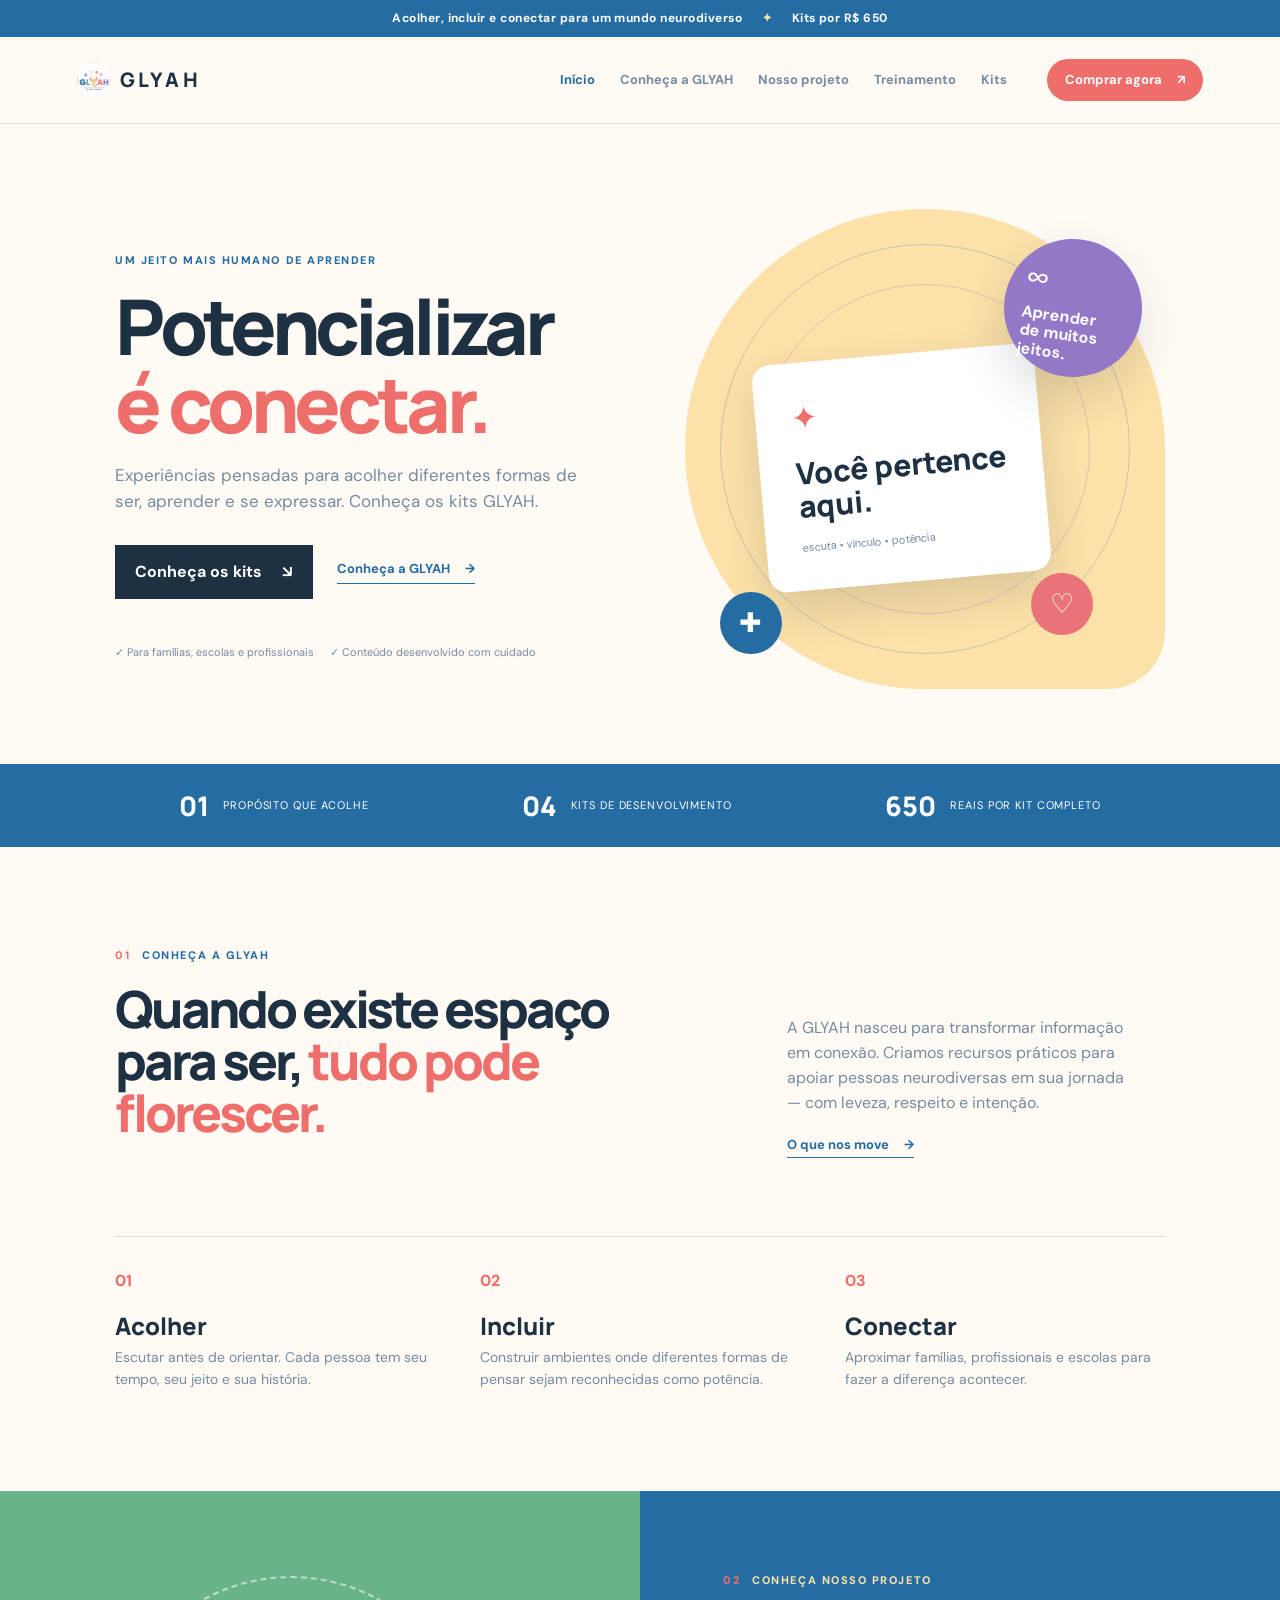
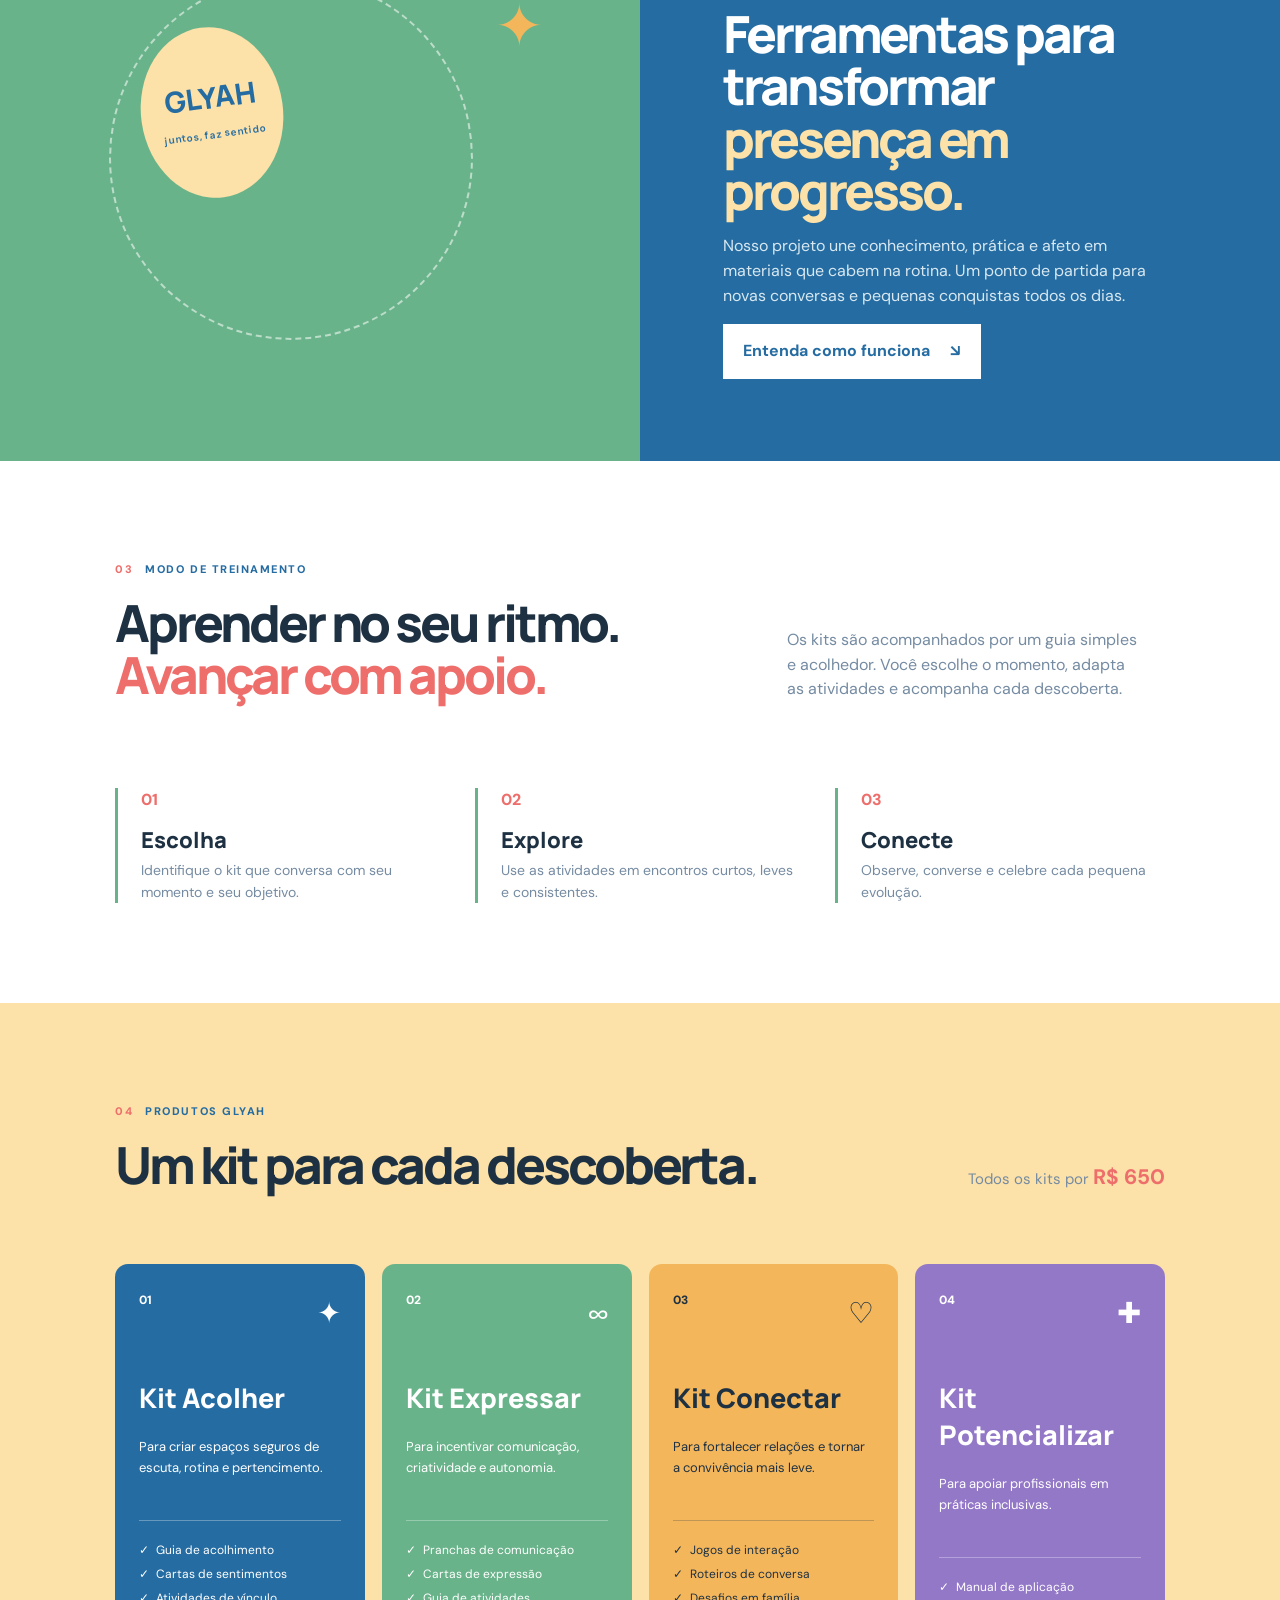
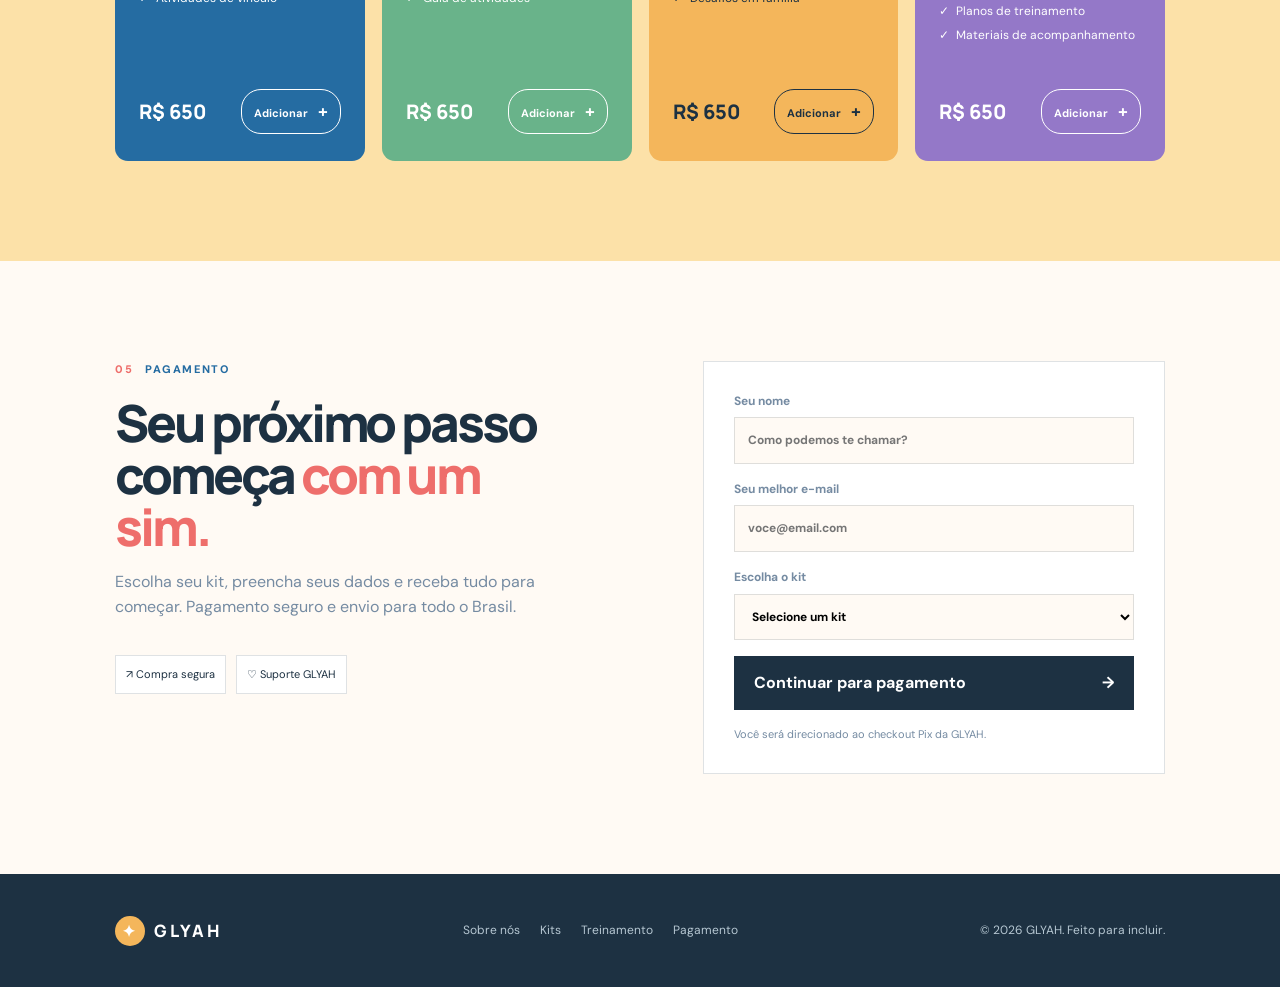
==== index.html @ 8154d6b3 "Publish GLYAH website" ====
<!DOCTYPE html>
<html lang="pt-BR">
<head>
  <meta charset="UTF-8">
  <meta name="viewport" content="width=device-width, initial-scale=1.0">
  <meta name="theme-color" content="#256CA2">
  <meta name="description" content="GLYAH — acolher, incluir e conectar para um mundo neurodiverso. Kits de desenvolvimento e treinamento.">
  <title>GLYAH — acolher, incluir e conectar</title>
  <link rel="preconnect" href="https://fonts.googleapis.com">
  <link rel="preconnect" href="https://fonts.gstatic.com" crossorigin>
  <link href="https://fonts.googleapis.com/css2?family=DM+Sans:wght@400;500;600;700&family=Manrope:wght@600;700;800&display=swap" rel="stylesheet">
  <link rel="stylesheet" href="styles.css">
</head>
<body data-page="home">
  <div class="announcement">Acolher, incluir e conectar para um mundo neurodiverso <span>✦</span> Kits por R$ 650</div>

  <header class="site-header">
    <a class="brand" href="#inicio" aria-label="GLYAH início">
      <img src="glyah-logo.png" alt="Logo GLYAH">
      <span>GLYAH</span>
    </a>
    <nav class="main-nav" aria-label="Navegação principal">
      <a class="active" href="#inicio">Início</a>
      <a href="#sobre">Conheça a GLYAH</a>
      <a href="#projeto">Nosso projeto</a>
      <a href="#treinamento">Treinamento</a>
      <a href="#kits">Kits</a>
    </nav>
    <a class="header-cta" href="#pagamento">Comprar agora <span>↗</span></a>
    <button class="menu-button" aria-label="Abrir menu"><span></span><span></span></button>
  </header>

  <main>
    <section class="hero" id="inicio">
      <div class="hero-copy reveal">
        <p class="eyebrow">Um jeito mais humano de aprender</p>
        <h1>Potencializar<br><em>é conectar.</em></h1>
        <p class="hero-description">Experiências pensadas para acolher diferentes formas de ser, aprender e se expressar. Conheça os kits GLYAH.</p>
        <div class="hero-actions"><a class="button button-dark" href="#kits">Conheça os kits <span>↘</span></a><a class="text-link" href="#sobre">Conheça a GLYAH <span>→</span></a></div>
        <div class="hero-trust"><span>✓ Para famílias, escolas e profissionais</span><span>✓ Conteúdo desenvolvido com cuidado</span></div>
      </div>
      <div class="hero-art reveal reveal-delay">
        <div class="art-orbit orbit-one"></div><div class="art-orbit orbit-two"></div>
        <div class="hero-card hero-card-main"><span class="card-icon">✦</span><strong>Você pertence<br>aqui.</strong><small>escuta • vínculo • potência</small></div>
        <div class="hero-card hero-card-float"><span>∞</span><p>Aprender<br>de muitos<br>jeitos.</p></div>
        <div class="hero-bubble bubble-pink">♡</div><div class="hero-bubble bubble-blue">✚</div>
      </div>
    </section>

    <section class="stats-band"><div><strong>01</strong><span>propósito que acolhe</span></div><div><strong>04</strong><span>kits de desenvolvimento</span></div><div><strong>650</strong><span>reais por kit completo</span></div></section>

    <section class="about section-pad" id="sobre">
      <div class="section-label"><span>01</span><p>Conheça a GLYAH</p></div>
      <div class="split-heading"><h2>Quando existe espaço para ser, <em>tudo pode florescer.</em></h2><div><p>A GLYAH nasceu para transformar informação em conexão. Criamos recursos práticos para apoiar pessoas neurodiversas em sua jornada — com leveza, respeito e intenção.</p><a class="text-link" href="#projeto">O que nos move <span>→</span></a></div></div>
      <div class="values-grid"><article><span>01</span><h3>Acolher</h3><p>Escutar antes de orientar. Cada pessoa tem seu tempo, seu jeito e sua história.</p></article><article><span>02</span><h3>Incluir</h3><p>Construir ambientes onde diferentes formas de pensar sejam reconhecidas como potência.</p></article><article><span>03</span><h3>Conectar</h3><p>Aproximar famílias, profissionais e escolas para fazer a diferença acontecer.</p></article></div>
    </section>

    <section class="project-section" id="projeto">
      <div class="project-visual"><div class="project-sticker">GLYAH<br><small>juntos, faz sentido</small></div><div class="project-sun">✦</div></div>
      <div class="project-content"><div class="section-label light-label"><span>02</span><p>Conheça nosso projeto</p></div><h2>Ferramentas para transformar <em>presença em progresso.</em></h2><p>Nosso projeto une conhecimento, prática e afeto em materiais que cabem na rotina. Um ponto de partida para novas conversas e pequenas conquistas todos os dias.</p><a class="button button-light" href="#treinamento">Entenda como funciona <span>↘</span></a></div>
    </section>

    <section class="training section-pad" id="treinamento">
      <div class="section-label"><span>03</span><p>Modo de treinamento</p></div>
      <div class="training-top"><h2>Aprender no seu ritmo.<br><em>Avançar com apoio.</em></h2><p>Os kits são acompanhados por um guia simples e acolhedor. Você escolhe o momento, adapta as atividades e acompanha cada descoberta.</p></div>
      <div class="steps"><article><div class="step-number">01</div><h3>Escolha</h3><p>Identifique o kit que conversa com seu momento e seu objetivo.</p></article><article><div class="step-number">02</div><h3>Explore</h3><p>Use as atividades em encontros curtos, leves e consistentes.</p></article><article><div class="step-number">03</div><h3>Conecte</h3><p>Observe, converse e celebre cada pequena evolução.</p></article></div>
    </section>

    <section class="kits section-pad" id="kits">
      <div class="section-heading"><div><div class="section-label"><span>04</span><p>Produtos GLYAH</p></div><h2>Um kit para cada descoberta.</h2></div><p class="heading-note">Todos os kits por <strong>R$ 650</strong></p></div>
      <div class="kits-grid">
        <article class="kit-card kit-blue"><div class="kit-top"><span class="kit-number">01</span><span class="kit-symbol">✦</span></div><h3>Kit Acolher</h3><p>Para criar espaços seguros de escuta, rotina e pertencimento.</p><ul><li>Guia de acolhimento</li><li>Cartas de sentimentos</li><li>Atividades de vínculo</li></ul><div class="kit-footer"><strong>R$ 650</strong><button class="add-kit" data-kit="Kit Acolher">Adicionar <span>+</span></button></div></article>
        <article class="kit-card kit-green"><div class="kit-top"><span class="kit-number">02</span><span class="kit-symbol">∞</span></div><h3>Kit Expressar</h3><p>Para incentivar comunicação, criatividade e autonomia.</p><ul><li>Pranchas de comunicação</li><li>Cartas de expressão</li><li>Guia de atividades</li></ul><div class="kit-footer"><strong>R$ 650</strong><button class="add-kit" data-kit="Kit Expressar">Adicionar <span>+</span></button></div></article>
        <article class="kit-card kit-yellow"><div class="kit-top"><span class="kit-number">03</span><span class="kit-symbol">♡</span></div><h3>Kit Conectar</h3><p>Para fortalecer relações e tornar a convivência mais leve.</p><ul><li>Jogos de interação</li><li>Roteiros de conversa</li><li>Desafios em família</li></ul><div class="kit-footer"><strong>R$ 650</strong><button class="add-kit" data-kit="Kit Conectar">Adicionar <span>+</span></button></div></article>
        <article class="kit-card kit-purple"><div class="kit-top"><span class="kit-number">04</span><span class="kit-symbol">✚</span></div><h3>Kit Potencializar</h3><p>Para apoiar profissionais em práticas inclusivas.</p><ul><li>Manual de aplicação</li><li>Planos de treinamento</li><li>Materiais de acompanhamento</li></ul><div class="kit-footer"><strong>R$ 650</strong><button class="add-kit" data-kit="Kit Potencializar">Adicionar <span>+</span></button></div></article>
      </div>
    </section>

    <section class="payment section-pad" id="pagamento">
      <div class="payment-copy"><div class="section-label"><span>05</span><p>Pagamento</p></div><h2>Seu próximo passo começa <em>com um sim.</em></h2><p>Escolha seu kit, preencha seus dados e receba tudo para começar. Pagamento seguro e envio para todo o Brasil.</p><div class="payment-badges"><span>↗ Compra segura</span><span>♡ Suporte GLYAH</span></div></div>
      <form class="payment-form" id="payment-form"><label>Seu nome<input required type="text" placeholder="Como podemos te chamar?"></label><label>Seu melhor e-mail<input required type="email" placeholder="voce@email.com"></label><label>Escolha o kit<select required><option value="">Selecione um kit</option><option>Kit Acolher — R$ 650</option><option>Kit Expressar — R$ 650</option><option>Kit Conectar — R$ 650</option><option>Kit Potencializar — R$ 650</option></select></label><button class="button button-dark" type="submit">Continuar para pagamento <span>→</span></button><small>Você será direcionado ao checkout Pix da GLYAH.</small></form>
    </section>
  </main>

  <footer class="site-footer"><a class="brand" href="#inicio"><span class="brand-mini">✦</span><span>GLYAH</span></a><div class="footer-links"><a href="#sobre">Sobre nós</a><a href="#kits">Kits</a><a href="#treinamento">Treinamento</a><a href="#pagamento">Pagamento</a></div><p>© 2026 GLYAH. Feito para incluir.</p></footer>
  <div class="toast" role="status">Kit adicionado ao seu pedido <span>✓</span></div>
  <script src="script.js"></script>
</body>
</html>
---- styles.css ----
:root{--blue:#256CA2;--green:#69B38A;--yellow:#F4B65B;--coral:#EE6E6B;--purple:#9478C8;--cream:#FCE1A8;--pink:#E97378;--slate:#758BA2;--ink:#1d3142;--paper:#fffaf4;--line:rgba(29,49,66,.14)}*{box-sizing:border-box}html{scroll-behavior:smooth}body{margin:0;background:var(--paper);color:var(--ink);font:16px "DM Sans",sans-serif;line-height:1.55}a{color:inherit;text-decoration:none}button,input,select{font:inherit}.announcement{background:var(--blue);color:#fff;text-align:center;padding:9px 20px;font-size:12px;font-weight:700;letter-spacing:.04em}.announcement span{color:var(--cream);padding:0 16px}.site-header{align-items:center;background:rgba(255,250,244,.94);display:flex;gap:40px;justify-content:space-between;padding:22px 6%;position:sticky;top:0;z-index:10;border-bottom:1px solid var(--line);backdrop-filter:blur(12px)}.brand{align-items:center;display:flex;gap:9px;font:800 20px Manrope,sans-serif;letter-spacing:.16em}.brand img{border-radius:50%;height:34px;object-fit:cover;width:34px}.brand-mini{align-items:center;background:var(--yellow);border-radius:50%;color:#fff;display:inline-flex;font-size:16px;height:30px;justify-content:center;width:30px}.main-nav{display:flex;gap:25px;margin-left:auto}.main-nav a{color:var(--slate);font-size:13px;font-weight:700}.main-nav a:hover,.main-nav .active{color:var(--blue)}.header-cta{background:var(--coral);border-radius:24px;color:#fff;font-size:13px;font-weight:700;padding:11px 18px}.header-cta span{margin-left:12px}.menu-button{background:none;border:0;display:none}.menu-button span{background:var(--ink);display:block;height:2px;margin:5px;width:22px}.hero{display:grid;grid-template-columns:1fr 1fr;min-height:640px;overflow:hidden;padding:85px 9% 70px;position:relative}.hero-copy{align-self:center;max-width:560px}.eyebrow,.section-label{color:var(--blue);font-size:11px;font-weight:800;letter-spacing:.14em;text-transform:uppercase}.hero h1,.payment h2,.split-heading h2,.training h2,.kits h2,.project-content h2{font:800 clamp(44px,6vw,82px)/1.02 Manrope,sans-serif;letter-spacing:-.06em;margin:18px 0}.hero h1 em,.payment h2 em,.split-heading em,.training h2 em,.project-content em{color:var(--coral);font-style:normal}.hero-description{color:var(--slate);font-size:17px;max-width:475px}.hero-actions{align-items:center;display:flex;gap:24px;margin-top:30px}.button{border:0;display:inline-flex;font-weight:700;gap:20px;justify-content:space-between;padding:15px 20px}.button-dark{background:var(--ink);color:#fff}.button-light{background:#fff;color:var(--blue)}.text-link{border-bottom:1px solid currentColor;color:var(--blue);font-size:13px;font-weight:700;padding-bottom:4px}.text-link span{margin-left:12px}.hero-trust{color:var(--slate);display:flex;flex-wrap:wrap;font-size:11px;gap:16px;margin-top:45px}.hero-art{background:var(--cream);border-radius:50% 50% 12% 50%;height:480px;justify-self:end;position:relative;width:480px}.art-orbit{border:1px solid rgba(37,108,162,.25);border-radius:50%;height:410px;left:35px;position:absolute;top:35px;width:410px}.orbit-two{border-color:rgba(148,120,200,.3);height:330px;left:75px;top:75px;width:330px}.hero-card{box-shadow:0 20px 45px rgba(29,49,66,.15);position:absolute}.hero-card-main{background:#fff;border-radius:18px;left:75px;padding:32px 36px;top:145px;transform:rotate(-5deg)}.card-icon{color:var(--coral);display:block;font-size:32px}.hero-card-main strong{display:block;font:800 30px/1.1 Manrope;margin:12px 0}.hero-card-main small{color:var(--slate);font-size:11px}.hero-card-float{background:var(--purple);border-radius:50%;color:#fff;height:138px;padding:19px;right:23px;top:30px;transform:rotate(8deg);width:138px}.hero-card-float span{font-size:31px}.hero-card-float p{font-weight:700;line-height:1.15;margin:3px 0}.hero-bubble{align-items:center;border-radius:50%;color:#fff;display:flex;font-size:27px;height:62px;justify-content:center;position:absolute;width:62px}.bubble-pink{background:var(--pink);bottom:54px;right:72px}.bubble-blue{background:var(--blue);bottom:35px;left:35px}.stats-band{background:var(--blue);color:#fff;display:flex;justify-content:space-around;padding:23px 8%}.stats-band div{align-items:center;display:flex;gap:14px}.stats-band strong{font:800 27px Manrope}.stats-band span{font-size:11px;letter-spacing:.08em;text-transform:uppercase}.section-pad{padding:100px 9%}.section-label{align-items:center;display:flex;gap:12px}.section-label span{color:var(--coral)}.section-label p{margin:0}.split-heading,.training-top{display:grid;gap:10%;grid-template-columns:1.2fr .8fr}.split-heading h2,.training h2,.kits h2{font-size:clamp(36px,4vw,57px)}.split-heading>div,.training-top>p{align-self:end;color:var(--slate);max-width:350px}.values-grid{border-top:1px solid var(--line);display:grid;gap:45px;grid-template-columns:repeat(3,1fr);margin-top:80px;padding-top:32px}.values-grid span,.step-number{color:var(--coral);font-weight:800}.values-grid h3{font:800 24px Manrope;margin:15px 0 5px}.values-grid p,.steps p{color:var(--slate);font-size:14px;margin:0}.project-section{background:var(--blue);color:#fff;display:grid;grid-template-columns:1fr 1fr;min-height:570px}.project-visual{background:var(--green);overflow:hidden;position:relative}.project-visual:after{border:2px dashed rgba(255,255,255,.55);border-radius:50%;content:"";height:360px;left:17%;position:absolute;top:15%;width:360px}.project-sticker{background:var(--cream);border-radius:50%;color:var(--blue);font:800 29px/1.05 Manrope;left:22%;padding:55px 20px;text-align:center;top:24%;transform:rotate(-8deg);position:absolute;z-index:1}.project-sticker small{font:600 10px "DM Sans";letter-spacing:.08em}.project-sun{color:var(--yellow);font-size:58px;position:absolute;right:15%;top:16%}.project-content{align-self:center;padding:70px 13%}.light-label{color:var(--cream)}.project-content h2{font-size:clamp(37px,4vw,58px)}.project-content h2 em{color:var(--cream)}.project-content>p{color:#d8e8f1;max-width:430px}.training{background:#fff}.steps{display:grid;gap:30px;grid-template-columns:repeat(3,1fr);margin-top:70px}.steps article{border-left:3px solid var(--green);padding-left:23px}.steps h3{font:800 22px Manrope;margin:12px 0 5px}.section-heading{align-items:end;display:flex;justify-content:space-between}.heading-note{color:var(--slate);font-size:15px}.heading-note strong{color:var(--coral);font-size:21px}.kits{background:var(--cream)}.kits-grid{display:grid;gap:17px;grid-template-columns:repeat(4,1fr);margin-top:55px}.kit-card{border-radius:13px;display:flex;flex-direction:column;min-height:410px;padding:27px 24px}.kit-blue{background:var(--blue);color:#fff}.kit-green{background:var(--green);color:#fff}.kit-yellow{background:var(--yellow)}.kit-purple{background:var(--purple);color:#fff}.kit-top{display:flex;justify-content:space-between}.kit-number{font-size:12px;font-weight:800}.kit-symbol{font-size:29px}.kit-card h3{font:800 27px Manrope;margin:44px 0 8px}.kit-card>p{font-size:13px;min-height:62px}.kit-card ul{border-top:1px solid rgba(255,255,255,.3);font-size:12px;list-style:none;margin:8px 0 25px;padding:15px 0}.kit-yellow ul{border-color:rgba(29,49,66,.25)}.kit-card li{margin:5px 0}.kit-card li:before{content:"✓";margin-right:7px}.kit-footer{align-items:center;display:flex;justify-content:space-between;margin-top:auto}.kit-footer strong{font:800 20px Manrope}.add-kit{background:transparent;border:1px solid currentColor;border-radius:20px;color:inherit;cursor:pointer;font-size:11px;font-weight:700;padding:8px 12px}.add-kit span{font-size:17px;margin-left:7px}.payment{display:grid;gap:12%;grid-template-columns:1fr 1fr}.payment h2{font-size:clamp(38px,4vw,56px)}.payment-copy>p{color:var(--slate);max-width:430px}.payment-badges{display:flex;gap:10px;margin-top:35px}.payment-badges span{background:#fff;border:1px solid var(--line);font-size:11px;padding:10px}.payment-form{background:#fff;border:1px solid var(--line);display:flex;flex-direction:column;gap:16px;padding:30px}.payment-form label{color:var(--slate);font-size:12px;font-weight:700}.payment-form input,.payment-form select{background:var(--paper);border:1px solid var(--line);border-radius:0;display:block;margin-top:7px;padding:13px;width:100%}.payment-form small{color:var(--slate);font-size:11px}.site-footer{align-items:center;background:var(--ink);color:#fff;display:flex;gap:40px;justify-content:space-between;padding:35px 9%}.site-footer .brand{font-size:17px}.footer-links{display:flex;gap:20px}.footer-links a,.site-footer p{color:#b6c7d2;font-size:12px}.toast{background:var(--ink);bottom:24px;color:#fff;opacity:0;padding:14px 20px;pointer-events:none;position:fixed;right:24px;transform:translateY(20px);transition:.3s;z-index:20}.toast.show{opacity:1;transform:translateY(0)}.toast span{color:var(--green);margin-left:12px}.reveal{opacity:0;transform:translateY(20px);transition:.7s}.reveal.visible{opacity:1;transform:none}.checkout-page{background:var(--cream);min-height:100vh}.checkout-main{display:grid;gap:10%;grid-template-columns:1fr 1fr;margin:0 auto;max-width:1100px;padding:95px 6%}.checkout-intro{align-self:center}.checkout-intro h1{font:800 clamp(50px,7vw,86px)/1.02 Manrope;letter-spacing:-.06em;margin:20px 0}.checkout-intro h1 em{color:var(--coral);font-style:normal}.checkout-intro>p{color:var(--slate);max-width:360px}.pix-card{background:#fff;box-shadow:0 20px 55px rgba(29,49,66,.12);padding:32px}.pix-card-head,.pix-price,.pix-key-row{align-items:center;display:flex;justify-content:space-between}.pix-badge{background:var(--green);border-radius:5px;color:#fff;font-size:12px;font-weight:800;padding:6px 10px}.secure-mark{color:var(--green);font-size:11px;font-weight:700}.selected-kit-label{color:var(--slate);font-size:11px;margin:35px 0 2px;text-transform:uppercase}.pix-card h2{font:800 27px Manrope;margin:0 0 22px}.pix-price{border-bottom:1px solid var(--line);border-top:1px solid var(--line);padding:17px 0}.pix-price span{color:var(--slate);font-size:13px}.pix-price strong{font:800 23px Manrope}.qr-placeholder{align-items:center;background:#f7f4ee;border:1px dashed var(--slate);display:flex;gap:18px;justify-content:center;margin:25px auto 15px;min-height:145px;text-align:left;width:190px}.qr-placeholder span{align-items:center;background:var(--blue);color:#fff;display:flex;font:800 21px Manrope;height:55px;justify-content:center;width:55px}.qr-placeholder small{color:var(--slate);font-size:10px}.pix-instruction,.pix-note{color:var(--slate);font-size:12px}.pix-key-row{margin:14px 0}.pix-key-row input{background:var(--paper);border:1px solid var(--line);font-size:12px;min-width:0;padding:12px;width:100%}.pix-key-row button{background:var(--blue);border:0;color:#fff;cursor:pointer;font-size:12px;font-weight:700;padding:13px 16px}.pix-note{display:block;font-size:10px}.checkout-page .site-footer{margin-top:auto}@media(max-width:900px){.main-nav{display:none}.menu-button{display:block}.header-cta{margin-left:auto}.site-header.menu-open .main-nav{background:var(--paper);display:flex;flex-direction:column;gap:18px;left:0;padding:22px 6%;position:absolute;right:0;top:68px}.hero{grid-template-columns:1fr;padding-top:55px}.hero-art{height:400px;margin:55px auto 0;width:400px}.hero-card-main{left:45px;top:120px}.stats-band{gap:20px}.kits-grid{grid-template-columns:repeat(2,1fr)}.project-section{grid-template-columns:1fr}.project-visual{min-height:390px}.payment,.checkout-main{grid-template-columns:1fr}.checkout-intro{text-align:center}.checkout-intro>p{margin-left:auto;margin-right:auto}}@media(max-width:600px){.site-header{padding:17px 5%}.header-cta{font-size:11px;padding:9px 12px}.hero,.section-pad{padding-left:6%;padding-right:6%}.hero h1{font-size:52px}.hero-art{height:310px;width:310px}.art-orbit{height:270px;left:20px;top:20px;width:270px}.orbit-two{height:210px;left:50px;top:50px;width:210px}.hero-card-main{left:25px;padding:22px;top:85px}.hero-card-main strong{font-size:22px}.hero-card-float{height:105px;padding:13px;right:5px;top:17px;width:105px}.hero-card-float p{font-size:12px}.stats-band{display:grid;grid-template-columns:1fr 1fr;padding:25px 8%}.stats-band div:last-child{grid-column:span 2}.split-heading,.training-top{display:block}.split-heading h2{font-size:38px}.split-heading>div{margin-top:25px}.values-grid,.steps{grid-template-columns:1fr;margin-top:50px}.section-heading{display:block}.heading-note{margin-top:20px}.kits-grid{grid-template-columns:1fr}.project-content{padding:55px 7%}.site-footer{align-items:flex-start;flex-direction:column;gap:18px}.footer-links{flex-wrap:wrap}.payment-badges{flex-direction:column}.announcement{font-size:10px}.announcement span{padding:0 5px}.checkout-main{padding:55px 6%}.pix-card{padding:23px 18px}.pix-key-row button{padding-left:11px;padding-right:11px}}
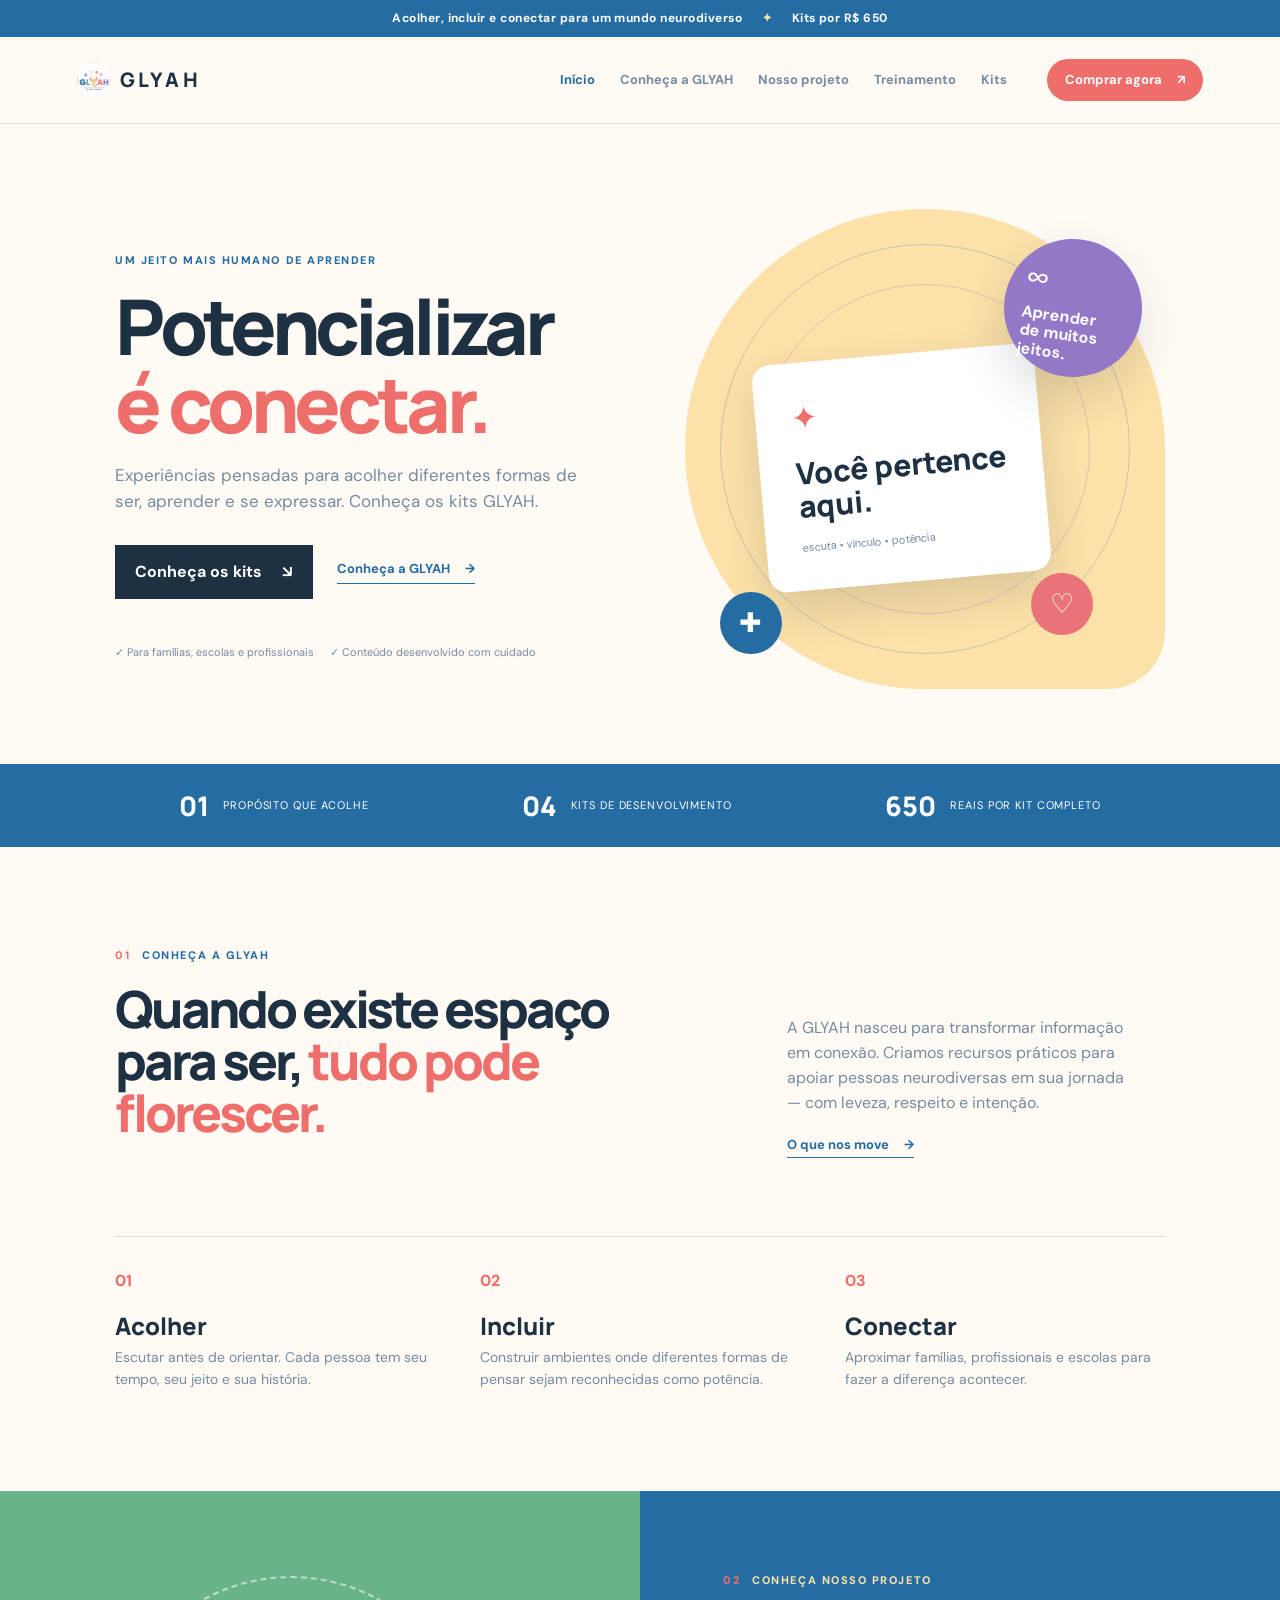
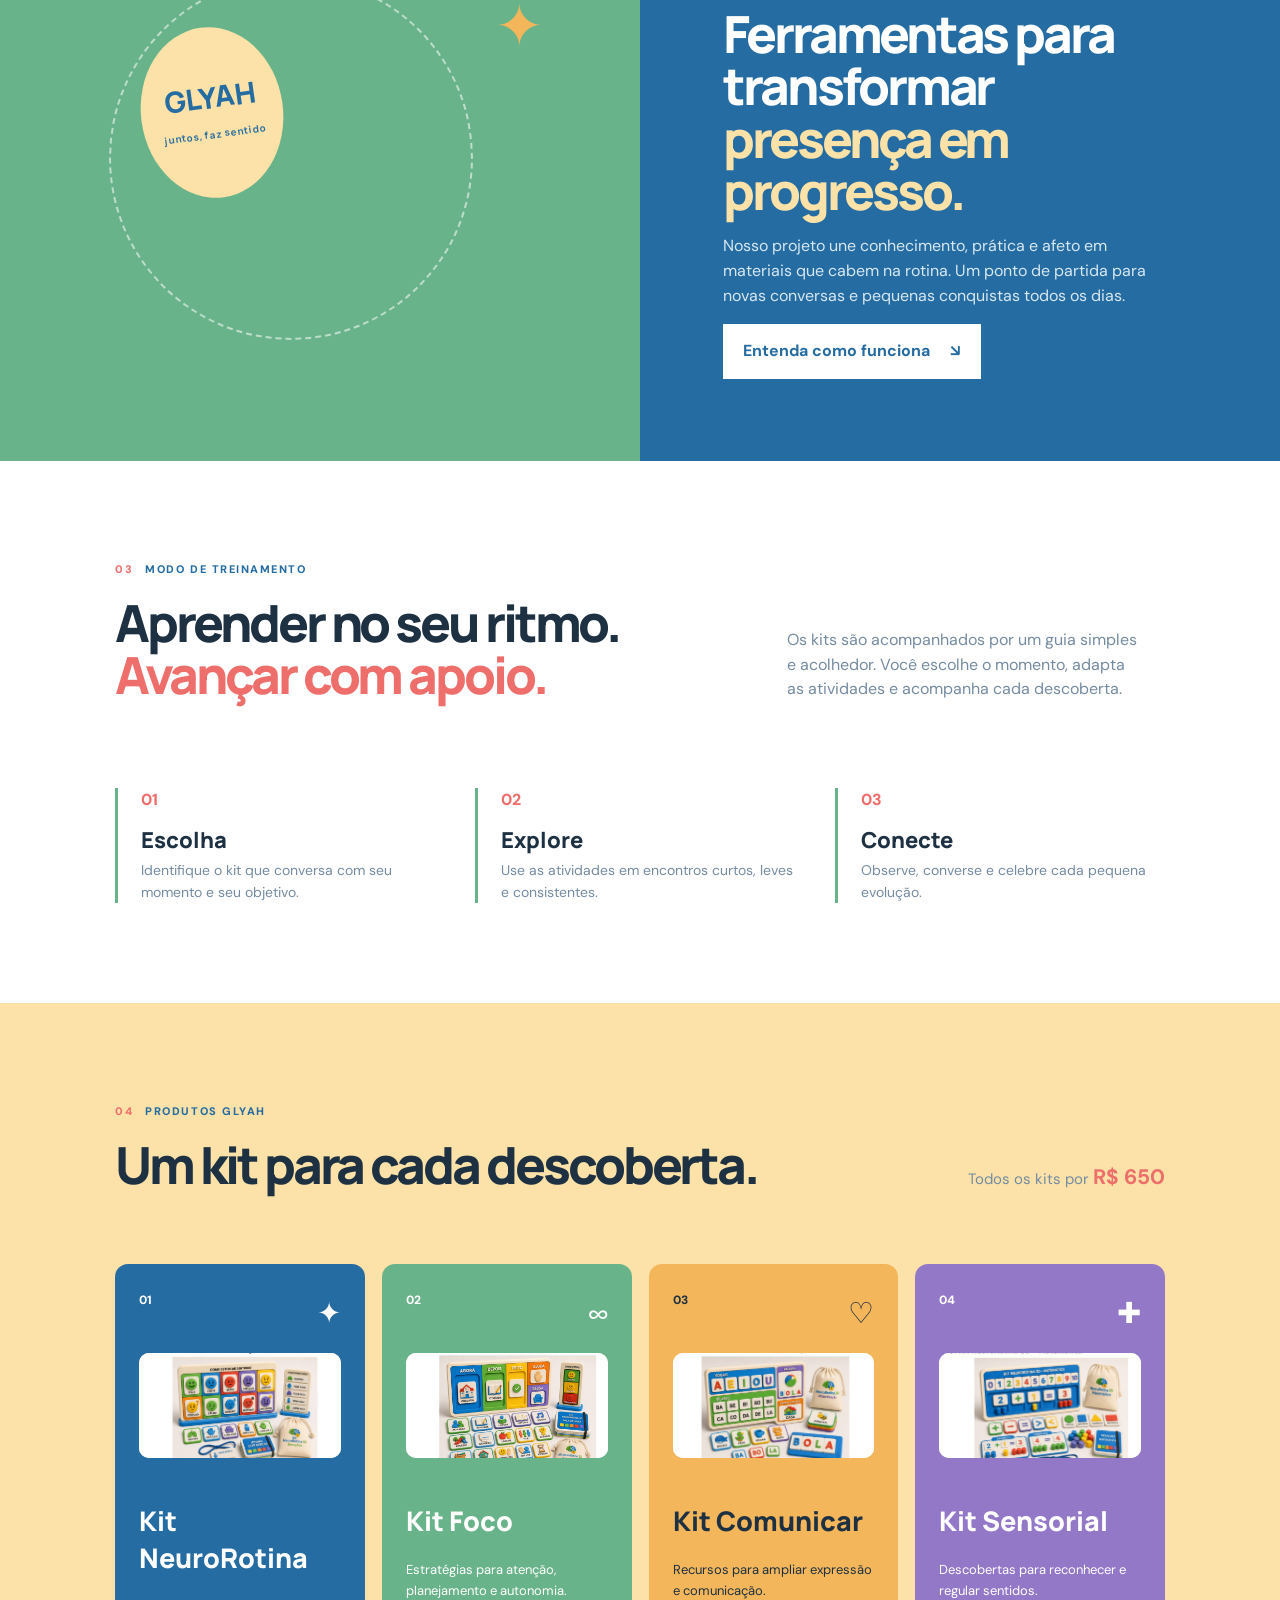
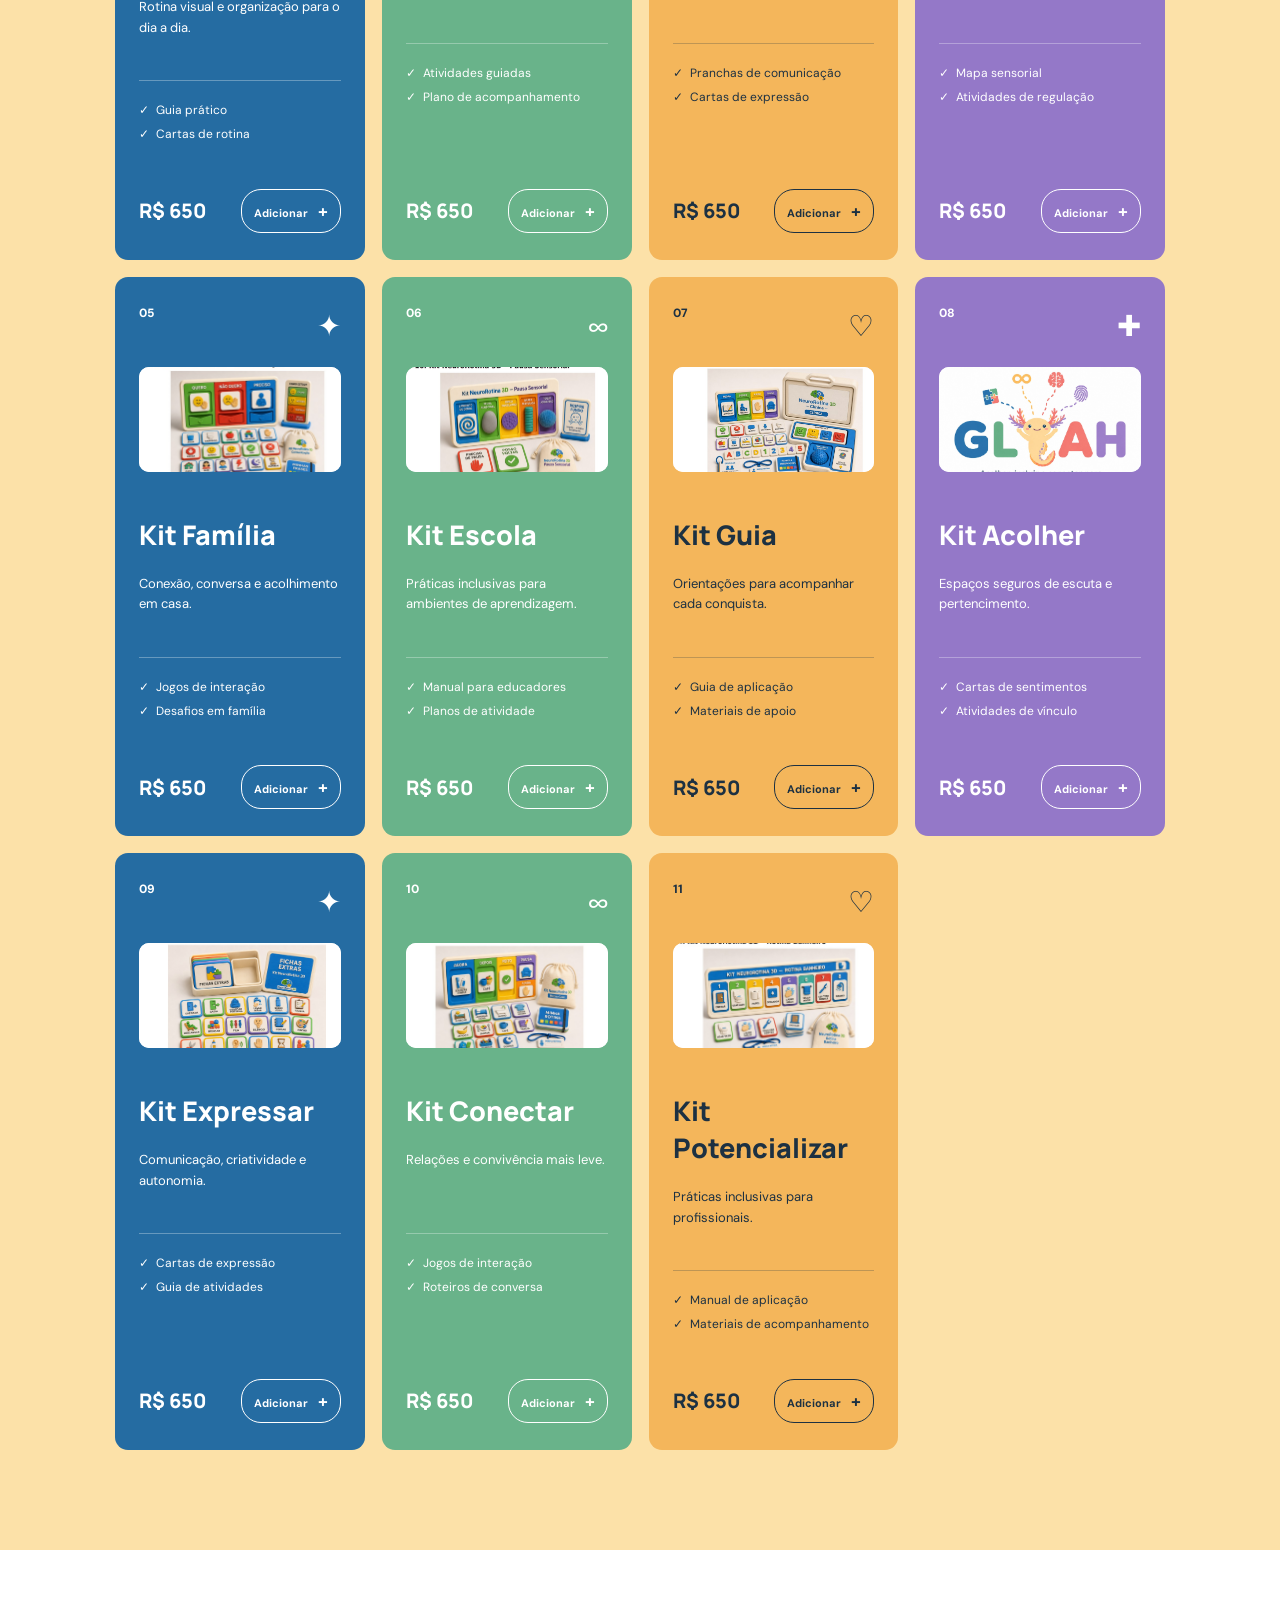
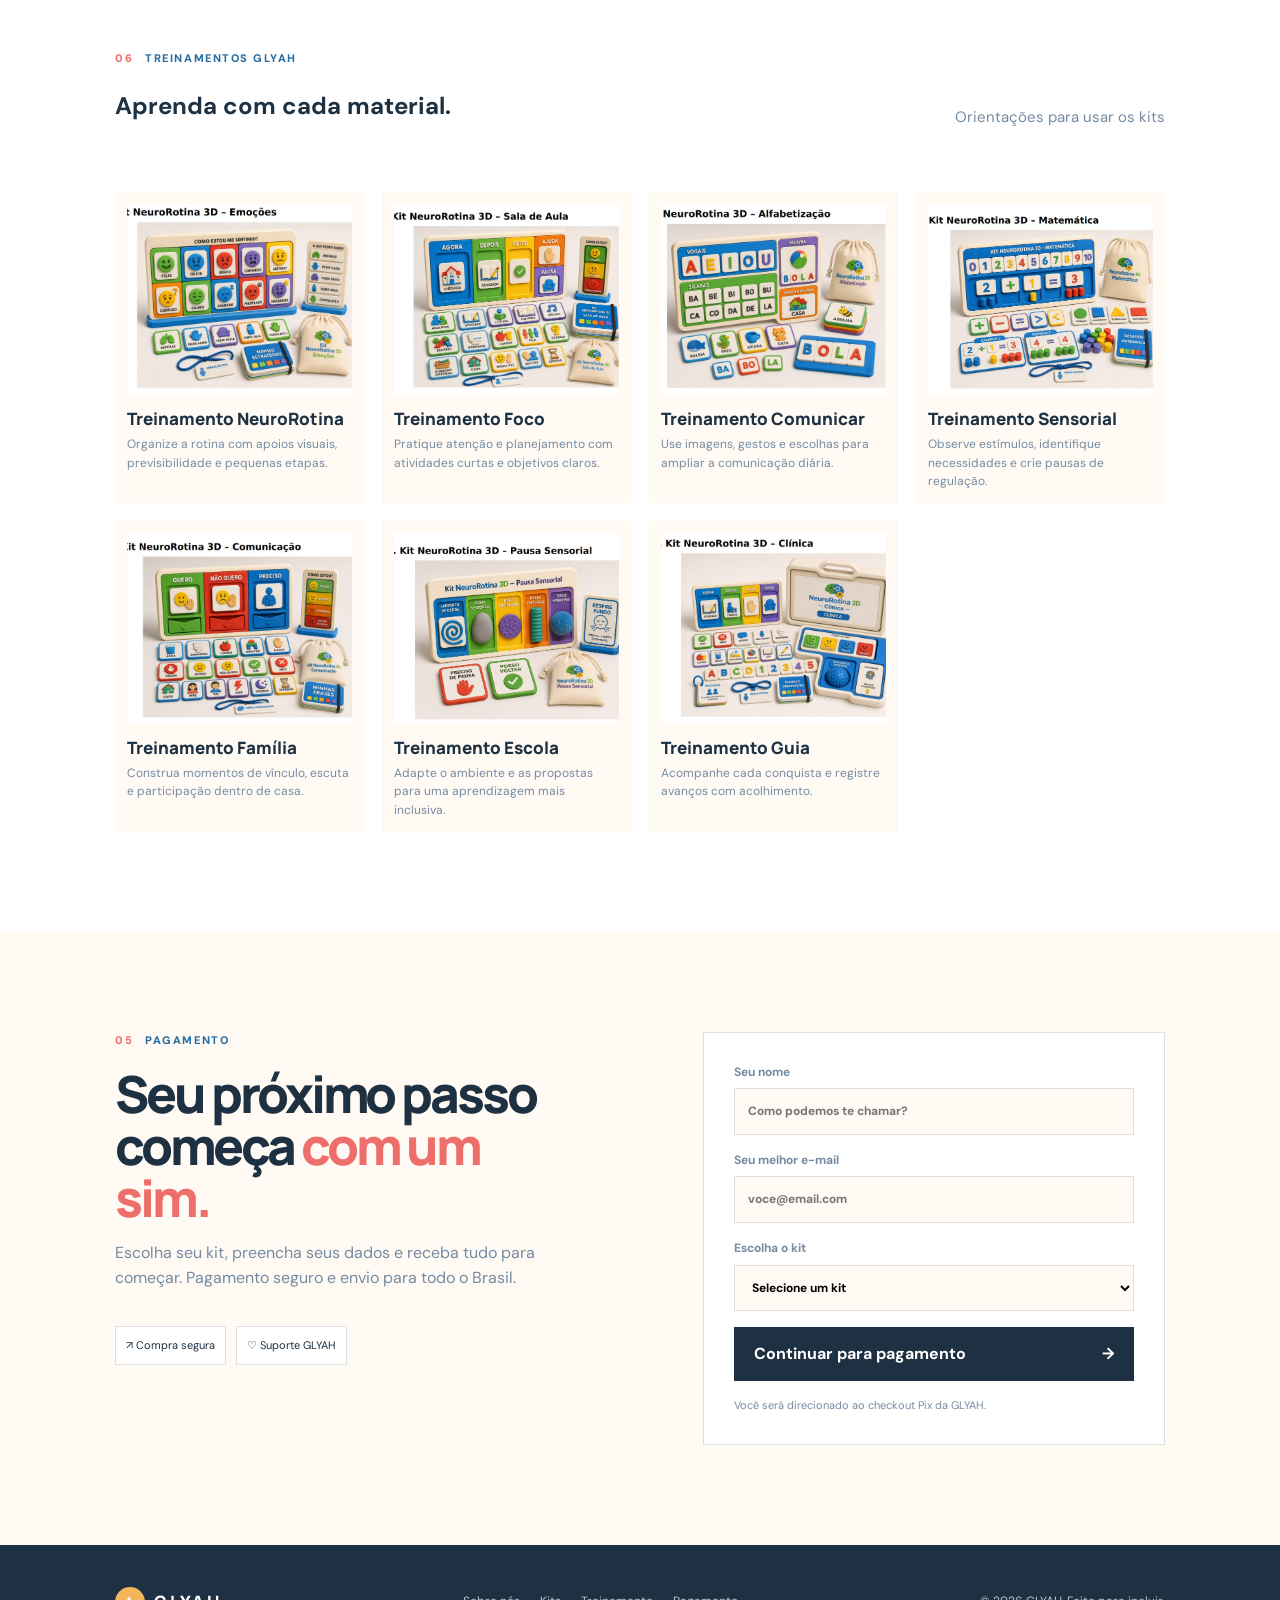
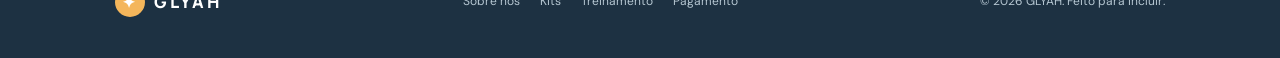
==== commit ca586f5e: "Update kits and trainings" ====
--- a/index.html
+++ b/index.html
@@ -69,10 +69,30 @@
     <section class="kits section-pad" id="kits">
       <div class="section-heading"><div><div class="section-label"><span>04</span><p>Produtos GLYAH</p></div><h2>Um kit para cada descoberta.</h2></div><p class="heading-note">Todos os kits por <strong>R$ 650</strong></p></div>
       <div class="kits-grid">
-        <article class="kit-card kit-blue"><div class="kit-top"><span class="kit-number">01</span><span class="kit-symbol">✦</span></div><h3>Kit Acolher</h3><p>Para criar espaços seguros de escuta, rotina e pertencimento.</p><ul><li>Guia de acolhimento</li><li>Cartas de sentimentos</li><li>Atividades de vínculo</li></ul><div class="kit-footer"><strong>R$ 650</strong><button class="add-kit" data-kit="Kit Acolher">Adicionar <span>+</span></button></div></article>
-        <article class="kit-card kit-green"><div class="kit-top"><span class="kit-number">02</span><span class="kit-symbol">∞</span></div><h3>Kit Expressar</h3><p>Para incentivar comunicação, criatividade e autonomia.</p><ul><li>Pranchas de comunicação</li><li>Cartas de expressão</li><li>Guia de atividades</li></ul><div class="kit-footer"><strong>R$ 650</strong><button class="add-kit" data-kit="Kit Expressar">Adicionar <span>+</span></button></div></article>
-        <article class="kit-card kit-yellow"><div class="kit-top"><span class="kit-number">03</span><span class="kit-symbol">♡</span></div><h3>Kit Conectar</h3><p>Para fortalecer relações e tornar a convivência mais leve.</p><ul><li>Jogos de interação</li><li>Roteiros de conversa</li><li>Desafios em família</li></ul><div class="kit-footer"><strong>R$ 650</strong><button class="add-kit" data-kit="Kit Conectar">Adicionar <span>+</span></button></div></article>
-        <article class="kit-card kit-purple"><div class="kit-top"><span class="kit-number">04</span><span class="kit-symbol">✚</span></div><h3>Kit Potencializar</h3><p>Para apoiar profissionais em práticas inclusivas.</p><ul><li>Manual de aplicação</li><li>Planos de treinamento</li><li>Materiais de acompanhamento</li></ul><div class="kit-footer"><strong>R$ 650</strong><button class="add-kit" data-kit="Kit Potencializar">Adicionar <span>+</span></button></div></article>
+        <article class="kit-card kit-blue"><div class="kit-top"><span class="kit-number">01</span><span class="kit-symbol">✦</span></div><img class="kit-image" src="kit-neurorotina.jpeg" alt="Imagem do Kit NeuroRotina"><h3>Kit NeuroRotina</h3><p>Rotina visual e organização para o dia a dia.</p><ul><li>Guia prático</li><li>Cartas de rotina</li></ul><div class="kit-footer"><strong>R$ 650</strong><button class="add-kit" data-kit="Kit NeuroRotina">Adicionar <span>+</span></button></div></article>
+        <article class="kit-card kit-green"><div class="kit-top"><span class="kit-number">02</span><span class="kit-symbol">∞</span></div><img class="kit-image" src="kit-foco.jpeg" alt="Imagem do Kit Foco"><h3>Kit Foco</h3><p>Estratégias para atenção, planejamento e autonomia.</p><ul><li>Atividades guiadas</li><li>Plano de acompanhamento</li></ul><div class="kit-footer"><strong>R$ 650</strong><button class="add-kit" data-kit="Kit Foco">Adicionar <span>+</span></button></div></article>
+        <article class="kit-card kit-yellow"><div class="kit-top"><span class="kit-number">03</span><span class="kit-symbol">♡</span></div><img class="kit-image" src="kit-comunicar.jpeg" alt="Imagem do Kit Comunicar"><h3>Kit Comunicar</h3><p>Recursos para ampliar expressão e comunicação.</p><ul><li>Pranchas de comunicação</li><li>Cartas de expressão</li></ul><div class="kit-footer"><strong>R$ 650</strong><button class="add-kit" data-kit="Kit Comunicar">Adicionar <span>+</span></button></div></article>
+        <article class="kit-card kit-purple"><div class="kit-top"><span class="kit-number">04</span><span class="kit-symbol">✚</span></div><img class="kit-image" src="kit-sensorial.jpeg" alt="Imagem do Kit Sensorial"><h3>Kit Sensorial</h3><p>Descobertas para reconhecer e regular sentidos.</p><ul><li>Mapa sensorial</li><li>Atividades de regulação</li></ul><div class="kit-footer"><strong>R$ 650</strong><button class="add-kit" data-kit="Kit Sensorial">Adicionar <span>+</span></button></div></article>
+        <article class="kit-card kit-blue"><div class="kit-top"><span class="kit-number">05</span><span class="kit-symbol">✦</span></div><img class="kit-image" src="kit-familia.jpeg" alt="Imagem do Kit Família"><h3>Kit Família</h3><p>Conexão, conversa e acolhimento em casa.</p><ul><li>Jogos de interação</li><li>Desafios em família</li></ul><div class="kit-footer"><strong>R$ 650</strong><button class="add-kit" data-kit="Kit Família">Adicionar <span>+</span></button></div></article>
+        <article class="kit-card kit-green"><div class="kit-top"><span class="kit-number">06</span><span class="kit-symbol">∞</span></div><img class="kit-image" src="kit-escola.jpeg" alt="Imagem do Kit Escola"><h3>Kit Escola</h3><p>Práticas inclusivas para ambientes de aprendizagem.</p><ul><li>Manual para educadores</li><li>Planos de atividade</li></ul><div class="kit-footer"><strong>R$ 650</strong><button class="add-kit" data-kit="Kit Escola">Adicionar <span>+</span></button></div></article>
+        <article class="kit-card kit-yellow"><div class="kit-top"><span class="kit-number">07</span><span class="kit-symbol">♡</span></div><img class="kit-image" src="kit-guia.jpeg" alt="Imagem do Kit Guia"><h3>Kit Guia</h3><p>Orientações para acompanhar cada conquista.</p><ul><li>Guia de aplicação</li><li>Materiais de apoio</li></ul><div class="kit-footer"><strong>R$ 650</strong><button class="add-kit" data-kit="Kit Guia">Adicionar <span>+</span></button></div></article>
+        <article class="kit-card kit-purple"><div class="kit-top"><span class="kit-number">08</span><span class="kit-symbol">✚</span></div><img class="kit-image" src="kit-acolher.jpeg" alt="Imagem do Kit Acolher"><h3>Kit Acolher</h3><p>Espaços seguros de escuta e pertencimento.</p><ul><li>Cartas de sentimentos</li><li>Atividades de vínculo</li></ul><div class="kit-footer"><strong>R$ 650</strong><button class="add-kit" data-kit="Kit Acolher">Adicionar <span>+</span></button></div></article>
+        <article class="kit-card kit-blue"><div class="kit-top"><span class="kit-number">09</span><span class="kit-symbol">✦</span></div><img class="kit-image" src="kit-expressar.jpeg" alt="Imagem do Kit Expressar"><h3>Kit Expressar</h3><p>Comunicação, criatividade e autonomia.</p><ul><li>Cartas de expressão</li><li>Guia de atividades</li></ul><div class="kit-footer"><strong>R$ 650</strong><button class="add-kit" data-kit="Kit Expressar">Adicionar <span>+</span></button></div></article>
+        <article class="kit-card kit-green"><div class="kit-top"><span class="kit-number">10</span><span class="kit-symbol">∞</span></div><img class="kit-image" src="kit-conectar.jpeg" alt="Imagem do Kit Conectar"><h3>Kit Conectar</h3><p>Relações e convivência mais leve.</p><ul><li>Jogos de interação</li><li>Roteiros de conversa</li></ul><div class="kit-footer"><strong>R$ 650</strong><button class="add-kit" data-kit="Kit Conectar">Adicionar <span>+</span></button></div></article>
+        <article class="kit-card kit-yellow"><div class="kit-top"><span class="kit-number">11</span><span class="kit-symbol">♡</span></div><img class="kit-image" src="kit-potencializar.jpeg" alt="Imagem do Kit Potencializar"><h3>Kit Potencializar</h3><p>Práticas inclusivas para profissionais.</p><ul><li>Manual de aplicação</li><li>Materiais de acompanhamento</li></ul><div class="kit-footer"><strong>R$ 650</strong><button class="add-kit" data-kit="Kit Potencializar">Adicionar <span>+</span></button></div></article>
+      </div>
+    </section>
+
+    <section class="image-gallery section-pad" id="galeria">
+      <div class="section-heading"><div><div class="section-label"><span>06</span><p>Treinamentos GLYAH</p></div><h2>Aprenda com cada material.</h2></div><p class="heading-note">Orientações para usar os kits</p></div>
+      <div class="gallery-grid">
+        <article><img src="kit-neurorotina.jpeg" alt="Treinamento NeuroRotina"><h3>Treinamento NeuroRotina</h3><p>Organize a rotina com apoios visuais, previsibilidade e pequenas etapas.</p></article>
+        <article><img src="kit-foco.jpeg" alt="Treinamento Foco"><h3>Treinamento Foco</h3><p>Pratique atenção e planejamento com atividades curtas e objetivos claros.</p></article>
+        <article><img src="kit-comunicar.jpeg" alt="Treinamento Comunicar"><h3>Treinamento Comunicar</h3><p>Use imagens, gestos e escolhas para ampliar a comunicação diária.</p></article>
+        <article><img src="kit-sensorial.jpeg" alt="Treinamento Sensorial"><h3>Treinamento Sensorial</h3><p>Observe estímulos, identifique necessidades e crie pausas de regulação.</p></article>
+        <article><img src="kit-familia.jpeg" alt="Treinamento Família"><h3>Treinamento Família</h3><p>Construa momentos de vínculo, escuta e participação dentro de casa.</p></article>
+        <article><img src="kit-escola.jpeg" alt="Treinamento Escola"><h3>Treinamento Escola</h3><p>Adapte o ambiente e as propostas para uma aprendizagem mais inclusiva.</p></article>
+        <article><img src="kit-guia.jpeg" alt="Treinamento Guia"><h3>Treinamento Guia</h3><p>Acompanhe cada conquista e registre avanços com acolhimento.</p></article>
       </div>
     </section>
 
--- a/styles.css
+++ b/styles.css
@@ -1 +1,3 @@
-:root{--blue:#256CA2;--green:#69B38A;--yellow:#F4B65B;--coral:#EE6E6B;--purple:#9478C8;--cream:#FCE1A8;--pink:#E97378;--slate:#758BA2;--ink:#1d3142;--paper:#fffaf4;--line:rgba(29,49,66,.14)}*{box-sizing:border-box}html{scroll-behavior:smooth}body{margin:0;background:var(--paper);color:var(--ink);font:16px "DM Sans",sans-serif;line-height:1.55}a{color:inherit;text-decoration:none}button,input,select{font:inherit}.announcement{background:var(--blue);color:#fff;text-align:center;padding:9px 20px;font-size:12px;font-weight:700;letter-spacing:.04em}.announcement span{color:var(--cream);padding:0 16px}.site-header{align-items:center;background:rgba(255,250,244,.94);display:flex;gap:40px;justify-content:space-between;padding:22px 6%;position:sticky;top:0;z-index:10;border-bottom:1px solid var(--line);backdrop-filter:blur(12px)}.brand{align-items:center;display:flex;gap:9px;font:800 20px Manrope,sans-serif;letter-spacing:.16em}.brand img{border-radius:50%;height:34px;object-fit:cover;width:34px}.brand-mini{align-items:center;background:var(--yellow);border-radius:50%;color:#fff;display:inline-flex;font-size:16px;height:30px;justify-content:center;width:30px}.main-nav{display:flex;gap:25px;margin-left:auto}.main-nav a{color:var(--slate);font-size:13px;font-weight:700}.main-nav a:hover,.main-nav .active{color:var(--blue)}.header-cta{background:var(--coral);border-radius:24px;color:#fff;font-size:13px;font-weight:700;padding:11px 18px}.header-cta span{margin-left:12px}.menu-button{background:none;border:0;display:none}.menu-button span{background:var(--ink);display:block;height:2px;margin:5px;width:22px}.hero{display:grid;grid-template-columns:1fr 1fr;min-height:640px;overflow:hidden;padding:85px 9% 70px;position:relative}.hero-copy{align-self:center;max-width:560px}.eyebrow,.section-label{color:var(--blue);font-size:11px;font-weight:800;letter-spacing:.14em;text-transform:uppercase}.hero h1,.payment h2,.split-heading h2,.training h2,.kits h2,.project-content h2{font:800 clamp(44px,6vw,82px)/1.02 Manrope,sans-serif;letter-spacing:-.06em;margin:18px 0}.hero h1 em,.payment h2 em,.split-heading em,.training h2 em,.project-content em{color:var(--coral);font-style:normal}.hero-description{color:var(--slate);font-size:17px;max-width:475px}.hero-actions{align-items:center;display:flex;gap:24px;margin-top:30px}.button{border:0;display:inline-flex;font-weight:700;gap:20px;justify-content:space-between;padding:15px 20px}.button-dark{background:var(--ink);color:#fff}.button-light{background:#fff;color:var(--blue)}.text-link{border-bottom:1px solid currentColor;color:var(--blue);font-size:13px;font-weight:700;padding-bottom:4px}.text-link span{margin-left:12px}.hero-trust{color:var(--slate);display:flex;flex-wrap:wrap;font-size:11px;gap:16px;margin-top:45px}.hero-art{background:var(--cream);border-radius:50% 50% 12% 50%;height:480px;justify-self:end;position:relative;width:480px}.art-orbit{border:1px solid rgba(37,108,162,.25);border-radius:50%;height:410px;left:35px;position:absolute;top:35px;width:410px}.orbit-two{border-color:rgba(148,120,200,.3);height:330px;left:75px;top:75px;width:330px}.hero-card{box-shadow:0 20px 45px rgba(29,49,66,.15);position:absolute}.hero-card-main{background:#fff;border-radius:18px;left:75px;padding:32px 36px;top:145px;transform:rotate(-5deg)}.card-icon{color:var(--coral);display:block;font-size:32px}.hero-card-main strong{display:block;font:800 30px/1.1 Manrope;margin:12px 0}.hero-card-main small{color:var(--slate);font-size:11px}.hero-card-float{background:var(--purple);border-radius:50%;color:#fff;height:138px;padding:19px;right:23px;top:30px;transform:rotate(8deg);width:138px}.hero-card-float span{font-size:31px}.hero-card-float p{font-weight:700;line-height:1.15;margin:3px 0}.hero-bubble{align-items:center;border-radius:50%;color:#fff;display:flex;font-size:27px;height:62px;justify-content:center;position:absolute;width:62px}.bubble-pink{background:var(--pink);bottom:54px;right:72px}.bubble-blue{background:var(--blue);bottom:35px;left:35px}.stats-band{background:var(--blue);color:#fff;display:flex;justify-content:space-around;padding:23px 8%}.stats-band div{align-items:center;display:flex;gap:14px}.stats-band strong{font:800 27px Manrope}.stats-band span{font-size:11px;letter-spacing:.08em;text-transform:uppercase}.section-pad{padding:100px 9%}.section-label{align-items:center;display:flex;gap:12px}.section-label span{color:var(--coral)}.section-label p{margin:0}.split-heading,.training-top{display:grid;gap:10%;grid-template-columns:1.2fr .8fr}.split-heading h2,.training h2,.kits h2{font-size:clamp(36px,4vw,57px)}.split-heading>div,.training-top>p{align-self:end;color:var(--slate);max-width:350px}.values-grid{border-top:1px solid var(--line);display:grid;gap:45px;grid-template-columns:repeat(3,1fr);margin-top:80px;padding-top:32px}.values-grid span,.step-number{color:var(--coral);font-weight:800}.values-grid h3{font:800 24px Manrope;margin:15px 0 5px}.values-grid p,.steps p{color:var(--slate);font-size:14px;margin:0}.project-section{background:var(--blue);color:#fff;display:grid;grid-template-columns:1fr 1fr;min-height:570px}.project-visual{background:var(--green);overflow:hidden;position:relative}.project-visual:after{border:2px dashed rgba(255,255,255,.55);border-radius:50%;content:"";height:360px;left:17%;position:absolute;top:15%;width:360px}.project-sticker{background:var(--cream);border-radius:50%;color:var(--blue);font:800 29px/1.05 Manrope;left:22%;padding:55px 20px;text-align:center;top:24%;transform:rotate(-8deg);position:absolute;z-index:1}.project-sticker small{font:600 10px "DM Sans";letter-spacing:.08em}.project-sun{color:var(--yellow);font-size:58px;position:absolute;right:15%;top:16%}.project-content{align-self:center;padding:70px 13%}.light-label{color:var(--cream)}.project-content h2{font-size:clamp(37px,4vw,58px)}.project-content h2 em{color:var(--cream)}.project-content>p{color:#d8e8f1;max-width:430px}.training{background:#fff}.steps{display:grid;gap:30px;grid-template-columns:repeat(3,1fr);margin-top:70px}.steps article{border-left:3px solid var(--green);padding-left:23px}.steps h3{font:800 22px Manrope;margin:12px 0 5px}.section-heading{align-items:end;display:flex;justify-content:space-between}.heading-note{color:var(--slate);font-size:15px}.heading-note strong{color:var(--coral);font-size:21px}.kits{background:var(--cream)}.kits-grid{display:grid;gap:17px;grid-template-columns:repeat(4,1fr);margin-top:55px}.kit-card{border-radius:13px;display:flex;flex-direction:column;min-height:410px;padding:27px 24px}.kit-blue{background:var(--blue);color:#fff}.kit-green{background:var(--green);color:#fff}.kit-yellow{background:var(--yellow)}.kit-purple{background:var(--purple);color:#fff}.kit-top{display:flex;justify-content:space-between}.kit-number{font-size:12px;font-weight:800}.kit-symbol{font-size:29px}.kit-card h3{font:800 27px Manrope;margin:44px 0 8px}.kit-card>p{font-size:13px;min-height:62px}.kit-card ul{border-top:1px solid rgba(255,255,255,.3);font-size:12px;list-style:none;margin:8px 0 25px;padding:15px 0}.kit-yellow ul{border-color:rgba(29,49,66,.25)}.kit-card li{margin:5px 0}.kit-card li:before{content:"✓";margin-right:7px}.kit-footer{align-items:center;display:flex;justify-content:space-between;margin-top:auto}.kit-footer strong{font:800 20px Manrope}.add-kit{background:transparent;border:1px solid currentColor;border-radius:20px;color:inherit;cursor:pointer;font-size:11px;font-weight:700;padding:8px 12px}.add-kit span{font-size:17px;margin-left:7px}.payment{display:grid;gap:12%;grid-template-columns:1fr 1fr}.payment h2{font-size:clamp(38px,4vw,56px)}.payment-copy>p{color:var(--slate);max-width:430px}.payment-badges{display:flex;gap:10px;margin-top:35px}.payment-badges span{background:#fff;border:1px solid var(--line);font-size:11px;padding:10px}.payment-form{background:#fff;border:1px solid var(--line);display:flex;flex-direction:column;gap:16px;padding:30px}.payment-form label{color:var(--slate);font-size:12px;font-weight:700}.payment-form input,.payment-form select{background:var(--paper);border:1px solid var(--line);border-radius:0;display:block;margin-top:7px;padding:13px;width:100%}.payment-form small{color:var(--slate);font-size:11px}.site-footer{align-items:center;background:var(--ink);color:#fff;display:flex;gap:40px;justify-content:space-between;padding:35px 9%}.site-footer .brand{font-size:17px}.footer-links{display:flex;gap:20px}.footer-links a,.site-footer p{color:#b6c7d2;font-size:12px}.toast{background:var(--ink);bottom:24px;color:#fff;opacity:0;padding:14px 20px;pointer-events:none;position:fixed;right:24px;transform:translateY(20px);transition:.3s;z-index:20}.toast.show{opacity:1;transform:translateY(0)}.toast span{color:var(--green);margin-left:12px}.reveal{opacity:0;transform:translateY(20px);transition:.7s}.reveal.visible{opacity:1;transform:none}.checkout-page{background:var(--cream);min-height:100vh}.checkout-main{display:grid;gap:10%;grid-template-columns:1fr 1fr;margin:0 auto;max-width:1100px;padding:95px 6%}.checkout-intro{align-self:center}.checkout-intro h1{font:800 clamp(50px,7vw,86px)/1.02 Manrope;letter-spacing:-.06em;margin:20px 0}.checkout-intro h1 em{color:var(--coral);font-style:normal}.checkout-intro>p{color:var(--slate);max-width:360px}.pix-card{background:#fff;box-shadow:0 20px 55px rgba(29,49,66,.12);padding:32px}.pix-card-head,.pix-price,.pix-key-row{align-items:center;display:flex;justify-content:space-between}.pix-badge{background:var(--green);border-radius:5px;color:#fff;font-size:12px;font-weight:800;padding:6px 10px}.secure-mark{color:var(--green);font-size:11px;font-weight:700}.selected-kit-label{color:var(--slate);font-size:11px;margin:35px 0 2px;text-transform:uppercase}.pix-card h2{font:800 27px Manrope;margin:0 0 22px}.pix-price{border-bottom:1px solid var(--line);border-top:1px solid var(--line);padding:17px 0}.pix-price span{color:var(--slate);font-size:13px}.pix-price strong{font:800 23px Manrope}.qr-placeholder{align-items:center;background:#f7f4ee;border:1px dashed var(--slate);display:flex;gap:18px;justify-content:center;margin:25px auto 15px;min-height:145px;text-align:left;width:190px}.qr-placeholder span{align-items:center;background:var(--blue);color:#fff;display:flex;font:800 21px Manrope;height:55px;justify-content:center;width:55px}.qr-placeholder small{color:var(--slate);font-size:10px}.pix-instruction,.pix-note{color:var(--slate);font-size:12px}.pix-key-row{margin:14px 0}.pix-key-row input{background:var(--paper);border:1px solid var(--line);font-size:12px;min-width:0;padding:12px;width:100%}.pix-key-row button{background:var(--blue);border:0;color:#fff;cursor:pointer;font-size:12px;font-weight:700;padding:13px 16px}.pix-note{display:block;font-size:10px}.checkout-page .site-footer{margin-top:auto}@media(max-width:900px){.main-nav{display:none}.menu-button{display:block}.header-cta{margin-left:auto}.site-header.menu-open .main-nav{background:var(--paper);display:flex;flex-direction:column;gap:18px;left:0;padding:22px 6%;position:absolute;right:0;top:68px}.hero{grid-template-columns:1fr;padding-top:55px}.hero-art{height:400px;margin:55px auto 0;width:400px}.hero-card-main{left:45px;top:120px}.stats-band{gap:20px}.kits-grid{grid-template-columns:repeat(2,1fr)}.project-section{grid-template-columns:1fr}.project-visual{min-height:390px}.payment,.checkout-main{grid-template-columns:1fr}.checkout-intro{text-align:center}.checkout-intro>p{margin-left:auto;margin-right:auto}}@media(max-width:600px){.site-header{padding:17px 5%}.header-cta{font-size:11px;padding:9px 12px}.hero,.section-pad{padding-left:6%;padding-right:6%}.hero h1{font-size:52px}.hero-art{height:310px;width:310px}.art-orbit{height:270px;left:20px;top:20px;width:270px}.orbit-two{height:210px;left:50px;top:50px;width:210px}.hero-card-main{left:25px;padding:22px;top:85px}.hero-card-main strong{font-size:22px}.hero-card-float{height:105px;padding:13px;right:5px;top:17px;width:105px}.hero-card-float p{font-size:12px}.stats-band{display:grid;grid-template-columns:1fr 1fr;padding:25px 8%}.stats-band div:last-child{grid-column:span 2}.split-heading,.training-top{display:block}.split-heading h2{font-size:38px}.split-heading>div{margin-top:25px}.values-grid,.steps{grid-template-columns:1fr;margin-top:50px}.section-heading{display:block}.heading-note{margin-top:20px}.kits-grid{grid-template-columns:1fr}.project-content{padding:55px 7%}.site-footer{align-items:flex-start;flex-direction:column;gap:18px}.footer-links{flex-wrap:wrap}.payment-badges{flex-direction:column}.announcement{font-size:10px}.announcement span{padding:0 5px}.checkout-main{padding:55px 6%}.pix-card{padding:23px 18px}.pix-key-row button{padding-left:11px;padding-right:11px}}
+:root{--blue:#256CA2;--green:#69B38A;--yellow:#F4B65B;--coral:#EE6E6B;--purple:#9478C8;--cream:#FCE1A8;--pink:#E97378;--slate:#758BA2;--ink:#1d3142;--paper:#fffaf4;--line:rgba(29,49,66,.14)}*{box-sizing:border-box}html{scroll-behavior:smooth}body{margin:0;background:var(--paper);color:var(--ink);font:16px "DM Sans",sans-serif;line-height:1.55}a{color:inherit;text-decoration:none}button,input,select{font:inherit}.announcement{background:var(--blue);color:#fff;text-align:center;padding:9px 20px;font-size:12px;font-weight:700;letter-spacing:.04em}.announcement span{color:var(--cream);padding:0 16px}.site-header{align-items:center;background:rgba(255,250,244,.94);display:flex;gap:40px;justify-content:space-between;padding:22px 6%;position:sticky;top:0;z-index:10;border-bottom:1px solid var(--line);backdrop-filter:blur(12px)}.brand{align-items:center;display:flex;gap:9px;font:800 20px Manrope,sans-serif;letter-spacing:.16em}.brand img{border-radius:50%;height:34px;object-fit:cover;width:34px}.brand-mini{align-items:center;background:var(--yellow);border-radius:50%;color:#fff;display:inline-flex;font-size:16px;height:30px;justify-content:center;width:30px}.main-nav{display:flex;gap:25px;margin-left:auto}.main-nav a{color:var(--slate);font-size:13px;font-weight:700}.main-nav a:hover,.main-nav .active{color:var(--blue)}.header-cta{background:var(--coral);border-radius:24px;color:#fff;font-size:13px;font-weight:700;padding:11px 18px}.header-cta span{margin-left:12px}.menu-button{background:none;border:0;display:none}.menu-button span{background:var(--ink);display:block;height:2px;margin:5px;width:22px}.hero{display:grid;grid-template-columns:1fr 1fr;min-height:640px;overflow:hidden;padding:85px 9% 70px;position:relative}.hero-copy{align-self:center;max-width:560px}.eyebrow,.section-label{color:var(--blue);font-size:11px;font-weight:800;letter-spacing:.14em;text-transform:uppercase}.hero h1,.payment h2,.split-heading h2,.training h2,.kits h2,.project-content h2{font:800 clamp(44px,6vw,82px)/1.02 Manrope,sans-serif;letter-spacing:-.06em;margin:18px 0}.hero h1 em,.payment h2 em,.split-heading em,.training h2 em,.project-content em{color:var(--coral);font-style:normal}.hero-description{color:var(--slate);font-size:17px;max-width:475px}.hero-actions{align-items:center;display:flex;gap:24px;margin-top:30px}.button{border:0;display:inline-flex;font-weight:700;gap:20px;justify-content:space-between;padding:15px 20px}.button-dark{background:var(--ink);color:#fff}.button-light{background:#fff;color:var(--blue)}.text-link{border-bottom:1px solid currentColor;color:var(--blue);font-size:13px;font-weight:700;padding-bottom:4px}.text-link span{margin-left:12px}.hero-trust{color:var(--slate);display:flex;flex-wrap:wrap;font-size:11px;gap:16px;margin-top:45px}.hero-art{background:var(--cream);border-radius:50% 50% 12% 50%;height:480px;justify-self:end;position:relative;width:480px}.art-orbit{border:1px solid rgba(37,108,162,.25);border-radius:50%;height:410px;left:35px;position:absolute;top:35px;width:410px}.orbit-two{border-color:rgba(148,120,200,.3);height:330px;left:75px;top:75px;width:330px}.hero-card{box-shadow:0 20px 45px rgba(29,49,66,.15);position:absolute}.hero-card-main{background:#fff;border-radius:18px;left:75px;padding:32px 36px;top:145px;transform:rotate(-5deg)}.card-icon{color:var(--coral);display:block;font-size:32px}.hero-card-main strong{display:block;font:800 30px/1.1 Manrope;margin:12px 0}.hero-card-main small{color:var(--slate);font-size:11px}.hero-card-float{background:var(--purple);border-radius:50%;color:#fff;height:138px;padding:19px;right:23px;top:30px;transform:rotate(8deg);width:138px}.hero-card-float span{font-size:31px}.hero-card-float p{font-weight:700;line-height:1.15;margin:3px 0}.hero-bubble{align-items:center;border-radius:50%;color:#fff;display:flex;font-size:27px;height:62px;justify-content:center;position:absolute;width:62px}.bubble-pink{background:var(--pink);bottom:54px;right:72px}.bubble-blue{background:var(--blue);bottom:35px;left:35px}.stats-band{background:var(--blue);color:#fff;display:flex;justify-content:space-around;padding:23px 8%}.stats-band div{align-items:center;display:flex;gap:14px}.stats-band strong{font:800 27px Manrope}.stats-band span{font-size:11px;letter-spacing:.08em;text-transform:uppercase}.section-pad{padding:100px 9%}.section-label{align-items:center;display:flex;gap:12px}.section-label span{color:var(--coral)}.section-label p{margin:0}.split-heading,.training-top{display:grid;gap:10%;grid-template-columns:1.2fr .8fr}.split-heading h2,.training h2,.kits h2{font-size:clamp(36px,4vw,57px)}.split-heading>div,.training-top>p{align-self:end;color:var(--slate);max-width:350px}.values-grid{border-top:1px solid var(--line);display:grid;gap:45px;grid-template-columns:repeat(3,1fr);margin-top:80px;padding-top:32px}.values-grid span,.step-number{color:var(--coral);font-weight:800}.values-grid h3{font:800 24px Manrope;margin:15px 0 5px}.values-grid p,.steps p{color:var(--slate);font-size:14px;margin:0}.project-section{background:var(--blue);color:#fff;display:grid;grid-template-columns:1fr 1fr;min-height:570px}.project-visual{background:var(--green);overflow:hidden;position:relative}.project-visual:after{border:2px dashed rgba(255,255,255,.55);border-radius:50%;content:"";height:360px;left:17%;position:absolute;top:15%;width:360px}.project-sticker{background:var(--cream);border-radius:50%;color:var(--blue);font:800 29px/1.05 Manrope;left:22%;padding:55px 20px;text-align:center;top:24%;transform:rotate(-8deg);position:absolute;z-index:1}.project-sticker small{font:600 10px "DM Sans";letter-spacing:.08em}.project-sun{color:var(--yellow);font-size:58px;position:absolute;right:15%;top:16%}.project-content{align-self:center;padding:70px 13%}.light-label{color:var(--cream)}.project-content h2{font-size:clamp(37px,4vw,58px)}.project-content h2 em{color:var(--cream)}.project-content>p{color:#d8e8f1;max-width:430px}.training{background:#fff}.steps{display:grid;gap:30px;grid-template-columns:repeat(3,1fr);margin-top:70px}.steps article{border-left:3px solid var(--green);padding-left:23px}.steps h3{font:800 22px Manrope;margin:12px 0 5px}.section-heading{align-items:end;display:flex;justify-content:space-between}.heading-note{color:var(--slate);font-size:15px}.heading-note strong{color:var(--coral);font-size:21px}.kits{background:var(--cream)}.kits-grid{display:grid;gap:17px;grid-template-columns:repeat(4,1fr);margin-top:55px}.kit-card{border-radius:13px;display:flex;flex-direction:column;min-height:410px;padding:27px 24px}.kit-blue{background:var(--blue);color:#fff}.kit-green{background:var(--green);color:#fff}.kit-yellow{background:var(--yellow)}.kit-purple{background:var(--purple);color:#fff}.kit-top{display:flex;justify-content:space-between}.kit-number{font-size:12px;font-weight:800}.kit-symbol{font-size:29px}.kit-card h3{font:800 27px Manrope;margin:44px 0 8px}.kit-card>p{font-size:13px;min-height:62px}.kit-card ul{border-top:1px solid rgba(255,255,255,.3);font-size:12px;list-style:none;margin:8px 0 25px;padding:15px 0}.kit-yellow ul{border-color:rgba(29,49,66,.25)}.kit-card li{margin:5px 0}.kit-card li:before{content:"✓";margin-right:7px}.kit-footer{align-items:center;display:flex;justify-content:space-between;margin-top:auto}.kit-footer strong{font:800 20px Manrope}.add-kit{background:transparent;border:1px solid currentColor;border-radius:20px;color:inherit;cursor:pointer;font-size:11px;font-weight:700;padding:8px 12px}.add-kit span{font-size:17px;margin-left:7px}.payment{display:grid;gap:12%;grid-template-columns:1fr 1fr}.payment h2{font-size:clamp(38px,4vw,56px)}.payment-copy>p{color:var(--slate);max-width:430px}.payment-badges{display:flex;gap:10px;margin-top:35px}.payment-badges span{background:#fff;border:1px solid var(--line);font-size:11px;padding:10px}.payment-form{background:#fff;border:1px solid var(--line);display:flex;flex-direction:column;gap:16px;padding:30px}.payment-form label{color:var(--slate);font-size:12px;font-weight:700}.payment-form input,.payment-form select{background:var(--paper);border:1px solid var(--line);border-radius:0;display:block;margin-top:7px;padding:13px;width:100%}.payment-form small{color:var(--slate);font-size:11px}.site-footer{align-items:center;background:var(--ink);color:#fff;display:flex;gap:40px;justify-content:space-between;padding:35px 9%}.site-footer .brand{font-size:17px}.footer-links{display:flex;gap:20px}.footer-links a,.site-footer p{color:#b6c7d2;font-size:12px}.toast{background:var(--ink);bottom:24px;color:#fff;opacity:0;padding:14px 20px;pointer-events:none;position:fixed;right:24px;transform:translateY(20px);transition:.3s;z-index:20}.toast.show{opacity:1;transform:translateY(0)}.toast span{color:var(--green);margin-left:12px}.reveal{opacity:0;transform:translateY(20px);transition:.7s}.reveal.visible{opacity:1;transform:none}.checkout-page{background:var(--cream);min-height:100vh}.checkout-main{display:grid;gap:10%;grid-template-columns:1fr 1fr;margin:0 auto;max-width:1100px;padding:95px 6%}.checkout-intro{align-self:center}.checkout-intro h1{font:800 clamp(50px,7vw,86px)/1.02 Manrope;letter-spacing:-.06em;margin:20px 0}.checkout-intro h1 em{color:var(--coral);font-style:normal}.checkout-intro>p{color:var(--slate);max-width:360px}.pix-card{background:#fff;box-shadow:0 20px 55px rgba(29,49,66,.12);padding:32px}.pix-card-head,.pix-price,.pix-key-row{align-items:center;display:flex;justify-content:space-between}.pix-badge{background:var(--green);border-radius:5px;color:#fff;font-size:12px;font-weight:800;padding:6px 10px}.secure-mark{color:var(--green);font-size:11px;font-weight:700}.selected-kit-label{color:var(--slate);font-size:11px;margin:35px 0 2px;text-transform:uppercase}.pix-card h2{font:800 27px Manrope;margin:0 0 22px}.pix-price{border-bottom:1px solid var(--line);border-top:1px solid var(--line);padding:17px 0}.pix-price span{color:var(--slate);font-size:13px}.pix-price strong{font:800 23px Manrope}.qr-placeholder{align-items:center;background:#f7f4ee;border:1px dashed var(--slate);display:flex;gap:18px;justify-content:center;margin:25px auto 15px;min-height:145px;text-align:left;width:190px}.qr-placeholder span{align-items:center;background:var(--blue);color:#fff;display:flex;font:800 21px Manrope;height:55px;justify-content:center;width:55px}.qr-placeholder small{color:var(--slate);font-size:10px}.pix-instruction,.pix-note{color:var(--slate);font-size:12px}.pix-key-row{margin:14px 0}.pix-key-row input{background:var(--paper);border:1px solid var(--line);font-size:12px;min-width:0;padding:12px;width:100%}.pix-key-row button{background:var(--blue);border:0;color:#fff;cursor:pointer;font-size:12px;font-weight:700;padding:13px 16px}.pix-note{display:block;font-size:10px}.checkout-page .site-footer{margin-top:auto}@media(max-width:900px){.main-nav{display:none}.menu-button{display:block}.header-cta{margin-left:auto}.site-header.menu-open .main-nav{background:var(--paper);display:flex;flex-direction:column;gap:18px;left:0;padding:22px 6%;position:absolute;right:0;top:68px}.hero{grid-template-columns:1fr;padding-top:55px}.hero-art{height:400px;margin:55px auto 0;width:400px}.hero-card-main{left:45px;top:120px}.stats-band{gap:20px}.kits-grid{grid-template-columns:repeat(2,1fr)}.gallery-grid{grid-template-columns:repeat(2,1fr)}.project-section{grid-template-columns:1fr}.project-visual{min-height:390px}.payment,.checkout-main{grid-template-columns:1fr}.checkout-intro{text-align:center}.checkout-intro>p{margin-left:auto;margin-right:auto}}@media(max-width:600px){.site-header{padding:17px 5%}.header-cta{font-size:11px;padding:9px 12px}.hero,.section-pad{padding-left:6%;padding-right:6%}.hero h1{font-size:52px}.hero-art{height:310px;width:310px}.art-orbit{height:270px;left:20px;top:20px;width:270px}.orbit-two{height:210px;left:50px;top:50px;width:210px}.hero-card-main{left:25px;padding:22px;top:85px}.hero-card-main strong{font-size:22px}.hero-card-float{height:105px;padding:13px;right:5px;top:17px;width:105px}.hero-card-float p{font-size:12px}.stats-band{display:grid;grid-template-columns:1fr 1fr;padding:25px 8%}.stats-band div:last-child{grid-column:span 2}.split-heading,.training-top{display:block}.split-heading h2{font-size:38px}.split-heading>div{margin-top:25px}.values-grid,.steps{grid-template-columns:1fr;margin-top:50px}.section-heading{display:block}.heading-note{margin-top:20px}.kits-grid,.gallery-grid{grid-template-columns:1fr}.project-content{padding:55px 7%}.site-footer{align-items:flex-start;flex-direction:column;gap:18px}.footer-links{flex-wrap:wrap}.payment-badges{flex-direction:column}.announcement{font-size:10px}.announcement span{padding:0 5px}.checkout-main{padding:55px 6%}.pix-card{padding:23px 18px}.pix-key-row button{padding-left:11px;padding-right:11px}}
+.kit-image{background:#fff;border-radius:10px;height:105px;margin-top:18px;object-fit:cover;object-position:center 42%;width:100%}.kit-blue{background:var(--blue);color:#fff}.kit-green{background:var(--green);color:#fff}.kit-yellow{background:var(--yellow)}.kit-purple{background:var(--purple);color:#fff}.kit-top{display:flex;justify-content:space-between}.kit-number{font-size:12px;font-weight:800}.kit-symbol{font-size:29px}.kit-card h3{font:800 27px Manrope;margin:44px 0 8px}.kit-card>p{font-size:13px;min-height:62px}.kit-card ul{border-top:1px solid rgba(255,255,255,.3);font-size:12px;list-style:none;margin:8px 0 25px;padding:15px 0}.kit-yellow ul{border-color:rgba(29,49,66,.25)}.kit-card li{margin:5px 0}.kit-card li:before{content:"✓";margin-right:7px}.kit-footer{align-items:center;display:flex;justify-content:space-between;margin-top:auto}.kit-footer strong{font:800 20px Manrope}.add-kit{background:transparent;border:1px solid currentColor;border-radius:20px;color:inherit;cursor:pointer;font-size:11px;font-weight:700;padding:8px 12px}.add-kit span{font-size:17px;margin-left:7px}.payment{display:grid;gap:12%;grid-template-columns:1fr 1fr}.payment h2{font-size:clamp(38px,4vw,56px)}.payment-copy>p{color:var(--slate);max-width:430px}.payment-badges{display:flex;gap:10px;margin-top:35px}.payment-badges span{background:#fff;border:1px solid var(--line);font-size:11px;padding:10px}.payment-form{background:#fff;border:1px solid var(--line);display:flex;flex-direction:column;gap:16px;padding:30px}.payment-form label{color:var(--slate);font-size:12px;font-weight:700}.payment-form input,.payment-form select{background:var(--paper);border:1px solid var(--line);border-radius:0;display:block;margin-top:7px;padding:13px;width:100%}.payment-form small{color:var(--slate);font-size:11px}.site-footer{align-items:center;background:var(--ink);color:#fff;display:flex;gap:40px;justify-content:space-between;padding:35px 9%}.site-footer .brand{font-size:17px}.footer-links{display:flex;gap:20px}.footer-links a,.site-footer p{color:#b6c7d2;font-size:12px}.toast{background:var(--ink);bottom:24px;color:#fff;opacity:0;padding:14px 20px;pointer-events:none;position:fixed;right:24px;transform:translateY(20px);transition:.3s;z-index:20}.toast.show{opacity:1;transform:translateY(0)}.toast span{color:var(--green);margin-left:12px}.reveal{opacity:0;transform:translateY(20px);transition:.7s}.reveal.visible{opacity:1;transform:none}.checkout-page{background:var(--cream);min-height:100vh}.checkout-main{display:grid;gap:10%;grid-template-columns:1fr 1fr;margin:0 auto;max-width:1100px;padding:95px 6%}.checkout-intro{align-self:center}.checkout-intro h1{font:800 clamp(50px,7vw,86px)/1.02 Manrope;letter-spacing:-.06em;margin:20px 0}.checkout-intro h1 em{color:var(--coral);font-style:normal}.checkout-intro>p{color:var(--slate);max-width:360px}.pix-card{background:#fff;box-shadow:0 20px 55px rgba(29,49,66,.12);padding:32px}.pix-card-head,.pix-price,.pix-key-row{align-items:center;display:flex;justify-content:space-between}.pix-badge{background:var(--green);border-radius:5px;color:#fff;font-size:12px;font-weight:800;padding:6px 10px}.secure-mark{color:var(--green);font-size:11px;font-weight:700}.selected-kit-label{color:var(--slate);font-size:11px;margin:35px 0 2px;text-transform:uppercase}.pix-card h2{font:800 27px Manrope;margin:0 0 22px}.pix-price{border-bottom:1px solid var(--line);border-top:1px solid var(--line);padding:17px 0}.pix-price span{color:var(--slate);font-size:13px}.pix-price strong{font:800 23px Manrope}.qr-placeholder{align-items:center;background:#f7f4ee;border:1px dashed var(--slate);display:flex;gap:18px;justify-content:center;margin:25px auto 15px;min-height:145px;text-align:left;width:190px}.qr-placeholder span{align-items:center;background:var(--blue);color:#fff;display:flex;font:800 21px Manrope;height:55px;justify-content:center;width:55px}.qr-placeholder small{color:var(--slate);font-size:10px}.pix-instruction,.pix-note{color:var(--slate);font-size:12px}.pix-key-row{margin:14px 0}.pix-key-row input{background:var(--paper);border:1px solid var(--line);font-size:12px;min-width:0;padding:12px;width:100%}.pix-key-row button{background:var(--blue);border:0;color:#fff;cursor:pointer;font-size:12px;font-weight:700;padding:13px 16px}.pix-note{display:block;font-size:10px}.checkout-page .site-footer{margin-top:auto}@media(max-width:900px){.main-nav{display:none}.menu-button{display:block}.header-cta{margin-left:auto}.site-header.menu-open .main-nav{background:var(--paper);display:flex;flex-direction:column;gap:18px;left:0;padding:22px 6%;position:absolute;right:0;top:68px}.hero{grid-template-columns:1fr;padding-top:55px}.hero-art{height:400px;margin:55px auto 0;width:400px}.hero-card-main{left:45px;top:120px}.stats-band{gap:20px}.kits-grid{grid-template-columns:repeat(2,1fr)}.project-section{grid-template-columns:1fr}.project-visual{min-height:390px}.payment,.checkout-main{grid-template-columns:1fr}.checkout-intro{text-align:center}.checkout-intro>p{margin-left:auto;margin-right:auto}}@media(max-width:600px){.site-header{padding:17px 5%}.header-cta{font-size:11px;padding:9px 12px}.hero,.section-pad{padding-left:6%;padding-right:6%}.hero h1{font-size:52px}.hero-art{height:310px;width:310px}.art-orbit{height:270px;left:20px;top:20px;width:270px}.orbit-two{height:210px;left:50px;top:50px;width:210px}.hero-card-main{left:25px;padding:22px;top:85px}.hero-card-main strong{font-size:22px}.hero-card-float{height:105px;padding:13px;right:5px;top:17px;width:105px}.hero-card-float p{font-size:12px}.stats-band{display:grid;grid-template-columns:1fr 1fr;padding:25px 8%}.stats-band div:last-child{grid-column:span 2}.split-heading,.training-top{display:block}.split-heading h2{font-size:38px}.split-heading>div{margin-top:25px}.values-grid,.steps{grid-template-columns:1fr;margin-top:50px}.section-heading{display:block}.heading-note{margin-top:20px}.kits-grid{grid-template-columns:1fr}.project-content{padding:55px 7%}.site-footer{align-items:flex-start;flex-direction:column;gap:18px}.footer-links{flex-wrap:wrap}.payment-badges{flex-direction:column}.announcement{font-size:10px}.announcement span{padding:0 5px}.checkout-main{padding:55px 6%}.pix-card{padding:23px 18px}.pix-key-row button{padding-left:11px;padding-right:11px}}
+.image-gallery{background:#fff}.gallery-grid{display:grid;gap:18px;grid-template-columns:repeat(4,1fr);margin-top:48px}.gallery-grid article{background:var(--paper);padding:12px}.gallery-grid img{display:block;height:190px;object-fit:cover;width:100%}.gallery-grid h3{font:800 17px Manrope;margin:13px 0 5px}.gallery-grid p{color:var(--slate);font-size:12px;margin:0}.kit-blue{background:var(--blue);color:#fff}.kit-green{background:var(--green);color:#fff}.kit-yellow{background:var(--yellow)}.kit-purple{background:var(--purple);color:#fff}.kit-top{display:flex;justify-content:space-between}.kit-number{font-size:12px;font-weight:800}.kit-symbol{font-size:29px}.kit-card h3{font:800 27px Manrope;margin:44px 0 8px}.kit-card>p{font-size:13px;min-height:62px}.kit-card ul{border-top:1px solid rgba(255,255,255,.3);font-size:12px;list-style:none;margin:8px 0 25px;padding:15px 0}.kit-yellow ul{border-color:rgba(29,49,66,.25)}.kit-card li{margin:5px 0}.kit-card li:before{content:"✓";margin-right:7px}.kit-footer{align-items:center;display:flex;justify-content:space-between;margin-top:auto}.kit-footer strong{font:800 20px Manrope}.add-kit{background:transparent;border:1px solid currentColor;border-radius:20px;color:inherit;cursor:pointer;font-size:11px;font-weight:700;padding:8px 12px}.add-kit span{font-size:17px;margin-left:7px}.payment{display:grid;gap:12%;grid-template-columns:1fr 1fr}.payment h2{font-size:clamp(38px,4vw,56px)}.payment-copy>p{color:var(--slate);max-width:430px}.payment-badges{display:flex;gap:10px;margin-top:35px}.payment-badges span{background:#fff;border:1px solid var(--line);font-size:11px;padding:10px}.payment-form{background:#fff;border:1px solid var(--line);display:flex;flex-direction:column;gap:16px;padding:30px}.payment-form label{color:var(--slate);font-size:12px;font-weight:700}.payment-form input,.payment-form select{background:var(--paper);border:1px solid var(--line);border-radius:0;display:block;margin-top:7px;padding:13px;width:100%}.payment-form small{color:var(--slate);font-size:11px}.site-footer{align-items:center;background:var(--ink);color:#fff;display:flex;gap:40px;justify-content:space-between;padding:35px 9%}.site-footer .brand{font-size:17px}.footer-links{display:flex;gap:20px}.footer-links a,.site-footer p{color:#b6c7d2;font-size:12px}.toast{background:var(--ink);bottom:24px;color:#fff;opacity:0;padding:14px 20px;pointer-events:none;position:fixed;right:24px;transform:translateY(20px);transition:.3s;z-index:20}.toast.show{opacity:1;transform:translateY(0)}.toast span{color:var(--green);margin-left:12px}.reveal{opacity:0;transform:translateY(20px);transition:.7s}.reveal.visible{opacity:1;transform:none}.checkout-page{background:var(--cream);min-height:100vh}.checkout-main{display:grid;gap:10%;grid-template-columns:1fr 1fr;margin:0 auto;max-width:1100px;padding:95px 6%}.checkout-intro{align-self:center}.checkout-intro h1{font:800 clamp(50px,7vw,86px)/1.02 Manrope;letter-spacing:-.06em;margin:20px 0}.checkout-intro h1 em{color:var(--coral);font-style:normal}.checkout-intro>p{color:var(--slate);max-width:360px}.pix-card{background:#fff;box-shadow:0 20px 55px rgba(29,49,66,.12);padding:32px}.pix-card-head,.pix-price,.pix-key-row{align-items:center;display:flex;justify-content:space-between}.pix-badge{background:var(--green);border-radius:5px;color:#fff;font-size:12px;font-weight:800;padding:6px 10px}.secure-mark{color:var(--green);font-size:11px;font-weight:700}.selected-kit-label{color:var(--slate);font-size:11px;margin:35px 0 2px;text-transform:uppercase}.pix-card h2{font:800 27px Manrope;margin:0 0 22px}.pix-price{border-bottom:1px solid var(--line);border-top:1px solid var(--line);padding:17px 0}.pix-price span{color:var(--slate);font-size:13px}.pix-price strong{font:800 23px Manrope}.qr-placeholder{align-items:center;background:#f7f4ee;border:1px dashed var(--slate);display:flex;gap:18px;justify-content:center;margin:25px auto 15px;min-height:145px;text-align:left;width:190px}.qr-placeholder span{align-items:center;background:var(--blue);color:#fff;display:flex;font:800 21px Manrope;height:55px;justify-content:center;width:55px}.qr-placeholder small{color:var(--slate);font-size:10px}.pix-instruction,.pix-note{color:var(--slate);font-size:12px}.pix-key-row{margin:14px 0}.pix-key-row input{background:var(--paper);border:1px solid var(--line);font-size:12px;min-width:0;padding:12px;width:100%}.pix-key-row button{background:var(--blue);border:0;color:#fff;cursor:pointer;font-size:12px;font-weight:700;padding:13px 16px}.pix-note{display:block;font-size:10px}.checkout-page .site-footer{margin-top:auto}@media(max-width:900px){.main-nav{display:none}.menu-button{display:block}.header-cta{margin-left:auto}.site-header.menu-open .main-nav{background:var(--paper);display:flex;flex-direction:column;gap:18px;left:0;padding:22px 6%;position:absolute;right:0;top:68px}.hero{grid-template-columns:1fr;padding-top:55px}.hero-art{height:400px;margin:55px auto 0;width:400px}.hero-card-main{left:45px;top:120px}.stats-band{gap:20px}.kits-grid{grid-template-columns:repeat(2,1fr)}.project-section{grid-template-columns:1fr}.project-visual{min-height:390px}.payment,.checkout-main{grid-template-columns:1fr}.checkout-intro{text-align:center}.checkout-intro>p{margin-left:auto;margin-right:auto}}@media(max-width:600px){.site-header{padding:17px 5%}.header-cta{font-size:11px;padding:9px 12px}.hero,.section-pad{padding-left:6%;padding-right:6%}.hero h1{font-size:52px}.hero-art{height:310px;width:310px}.art-orbit{height:270px;left:20px;top:20px;width:270px}.orbit-two{height:210px;left:50px;top:50px;width:210px}.hero-card-main{left:25px;padding:22px;top:85px}.hero-card-main strong{font-size:22px}.hero-card-float{height:105px;padding:13px;right:5px;top:17px;width:105px}.hero-card-float p{font-size:12px}.stats-band{display:grid;grid-template-columns:1fr 1fr;padding:25px 8%}.stats-band div:last-child{grid-column:span 2}.split-heading,.training-top{display:block}.split-heading h2{font-size:38px}.split-heading>div{margin-top:25px}.values-grid,.steps{grid-template-columns:1fr;margin-top:50px}.section-heading{display:block}.heading-note{margin-top:20px}.kits-grid{grid-template-columns:1fr}.project-content{padding:55px 7%}.site-footer{align-items:flex-start;flex-direction:column;gap:18px}.footer-links{flex-wrap:wrap}.payment-badges{flex-direction:column}.announcement{font-size:10px}.announcement span{padding:0 5px}.checkout-main{padding:55px 6%}.pix-card{padding:23px 18px}.pix-key-row button{padding-left:11px;padding-right:11px}}
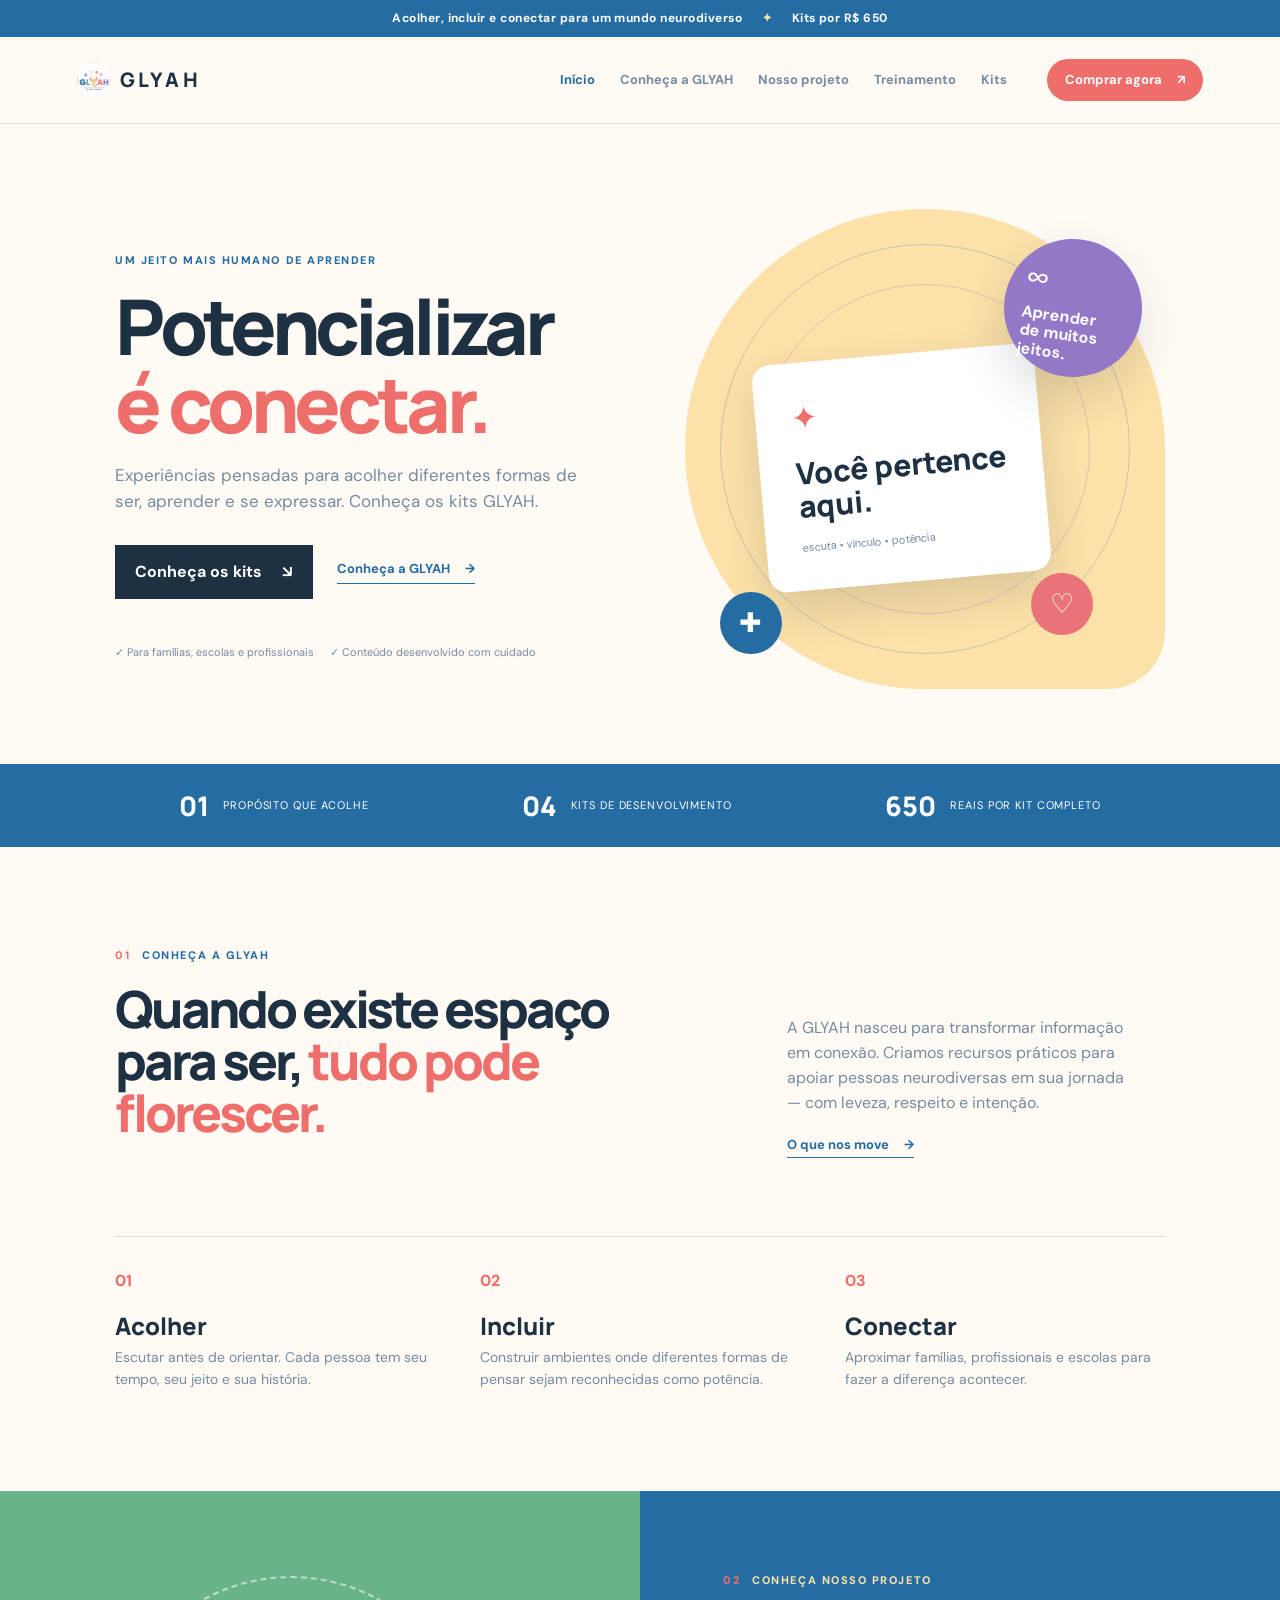
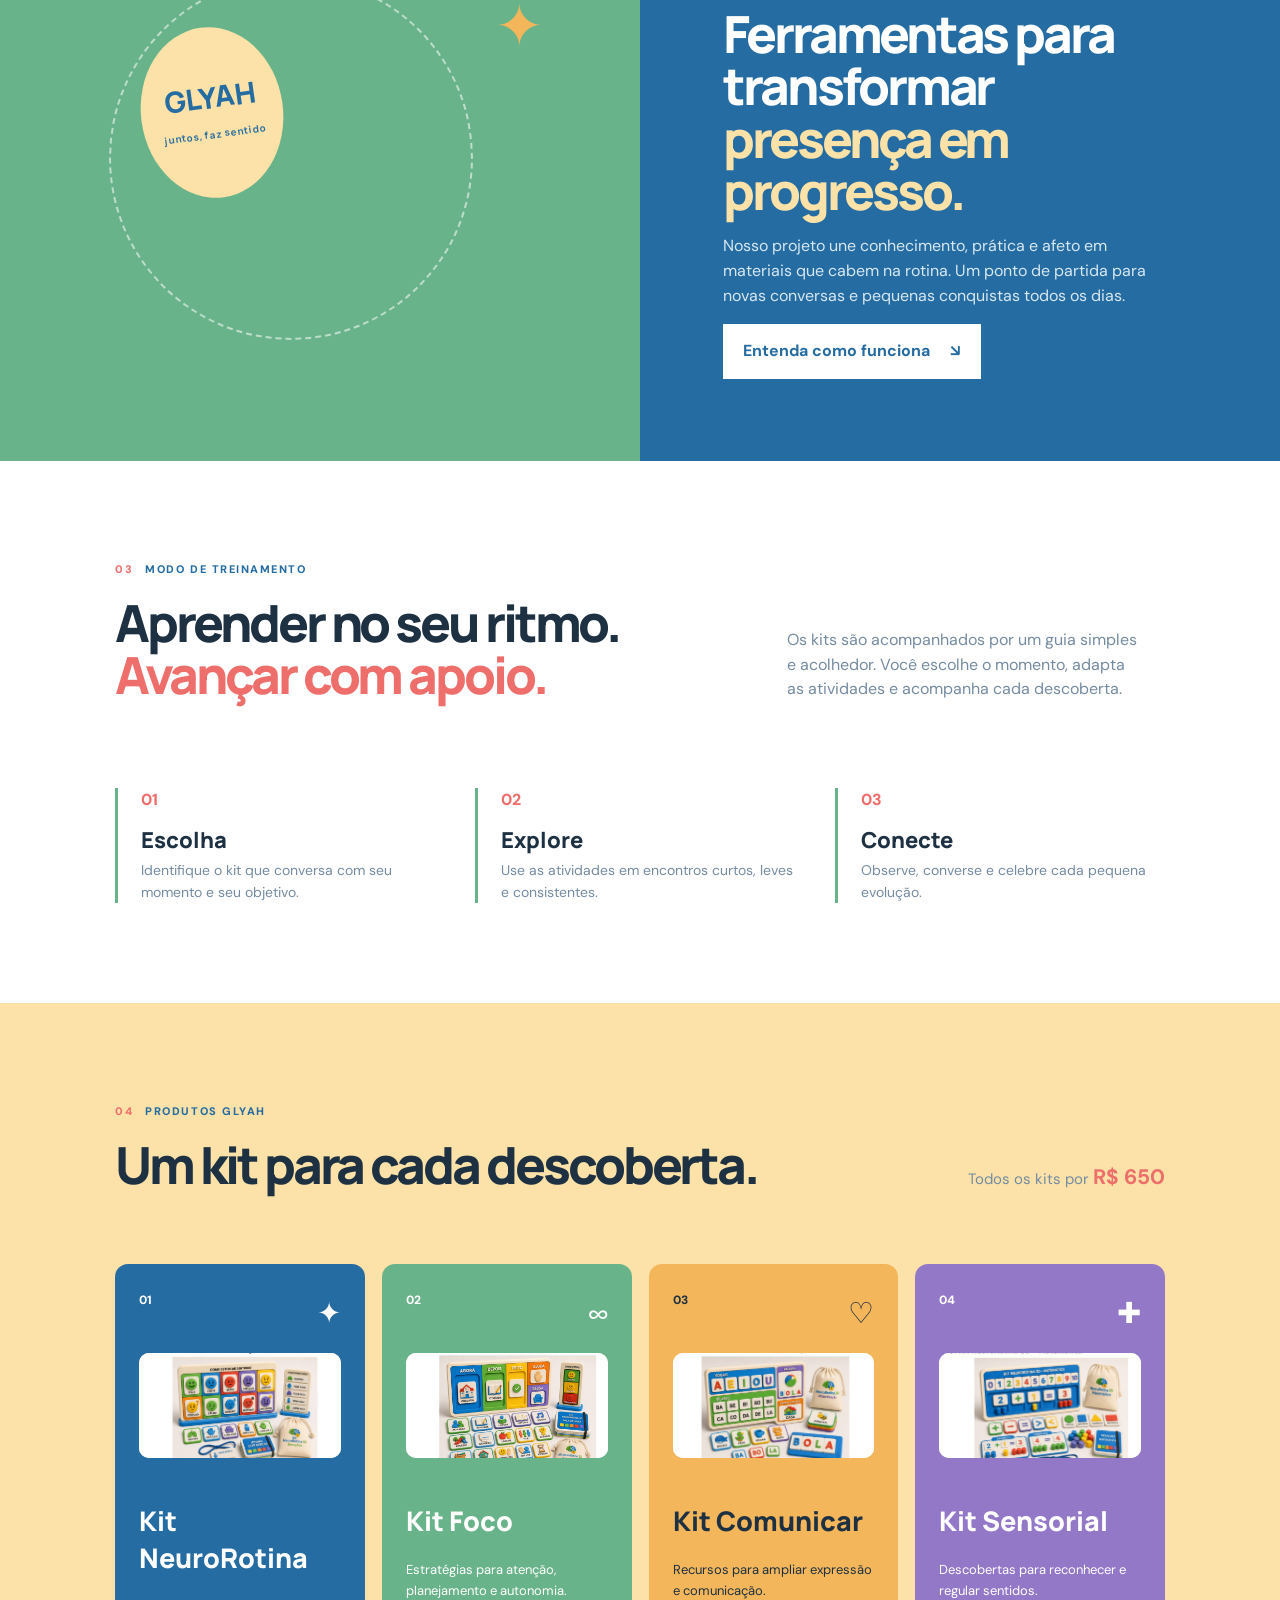
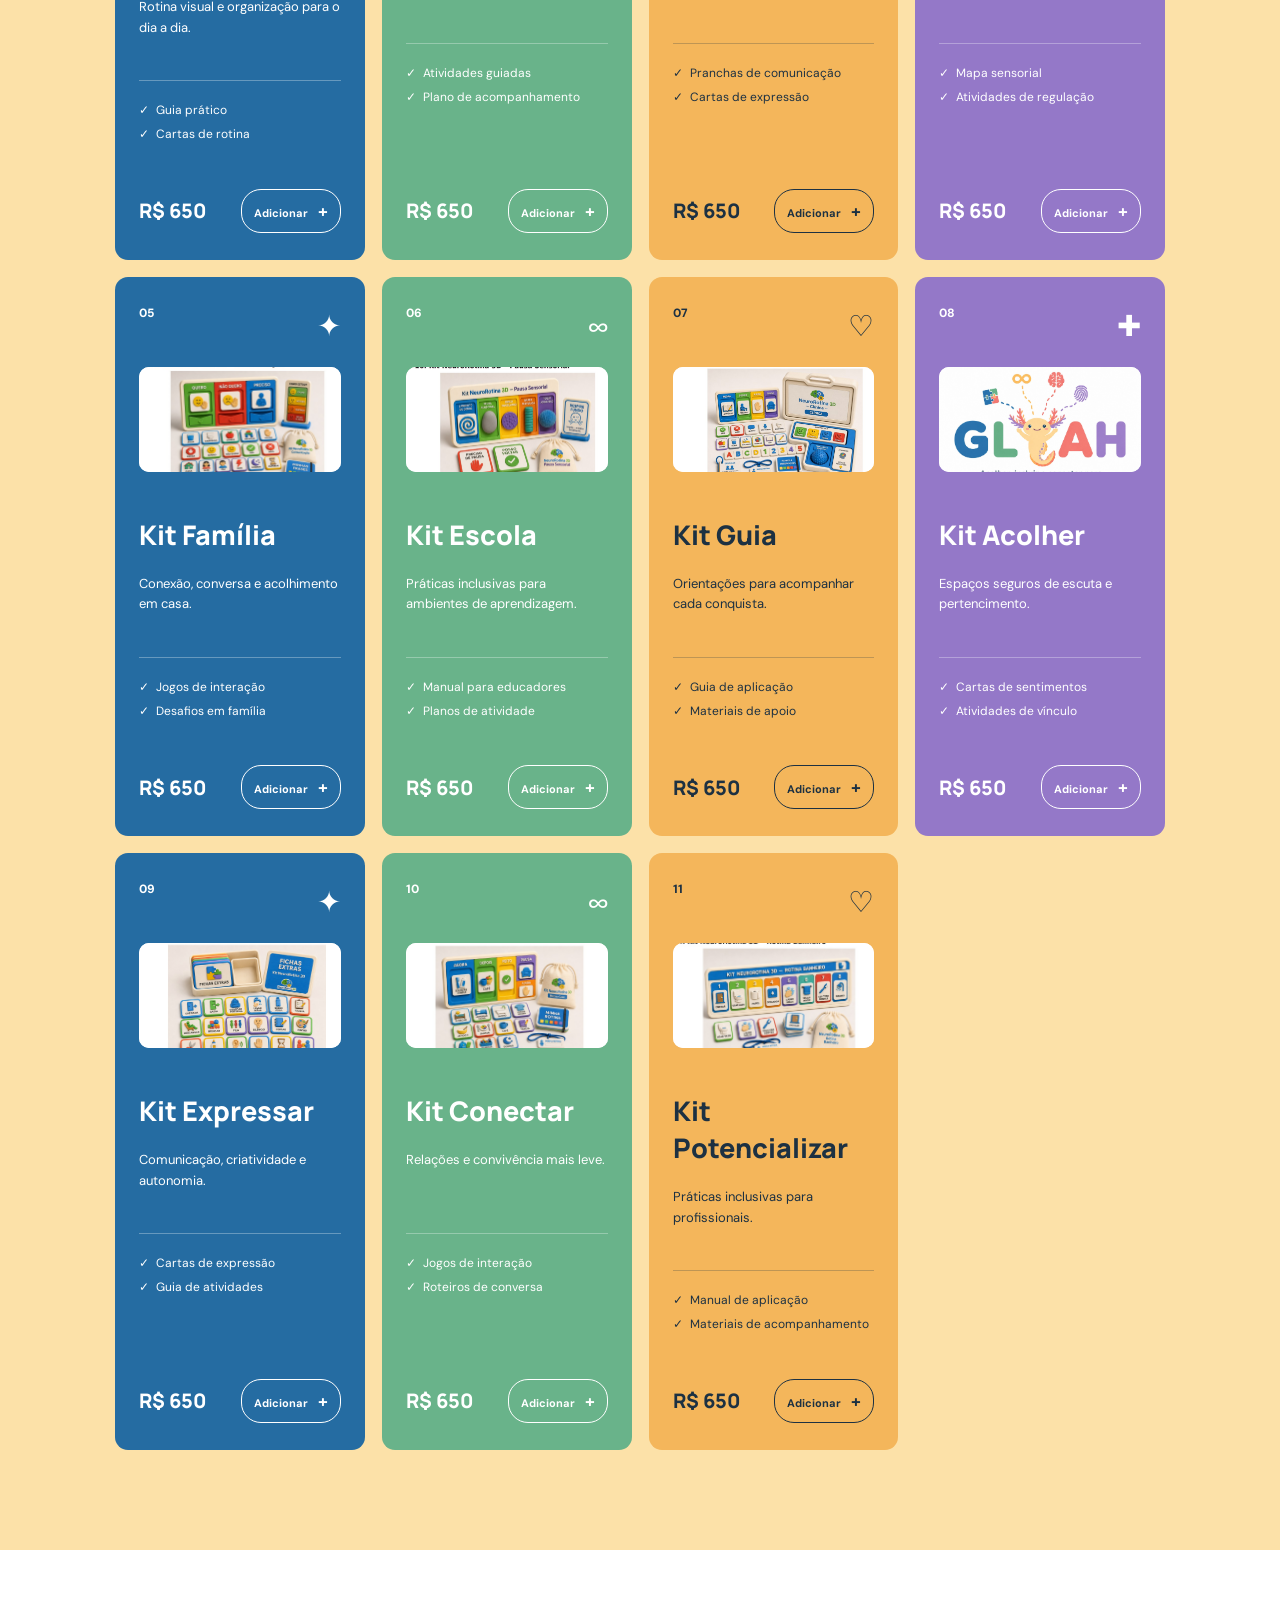
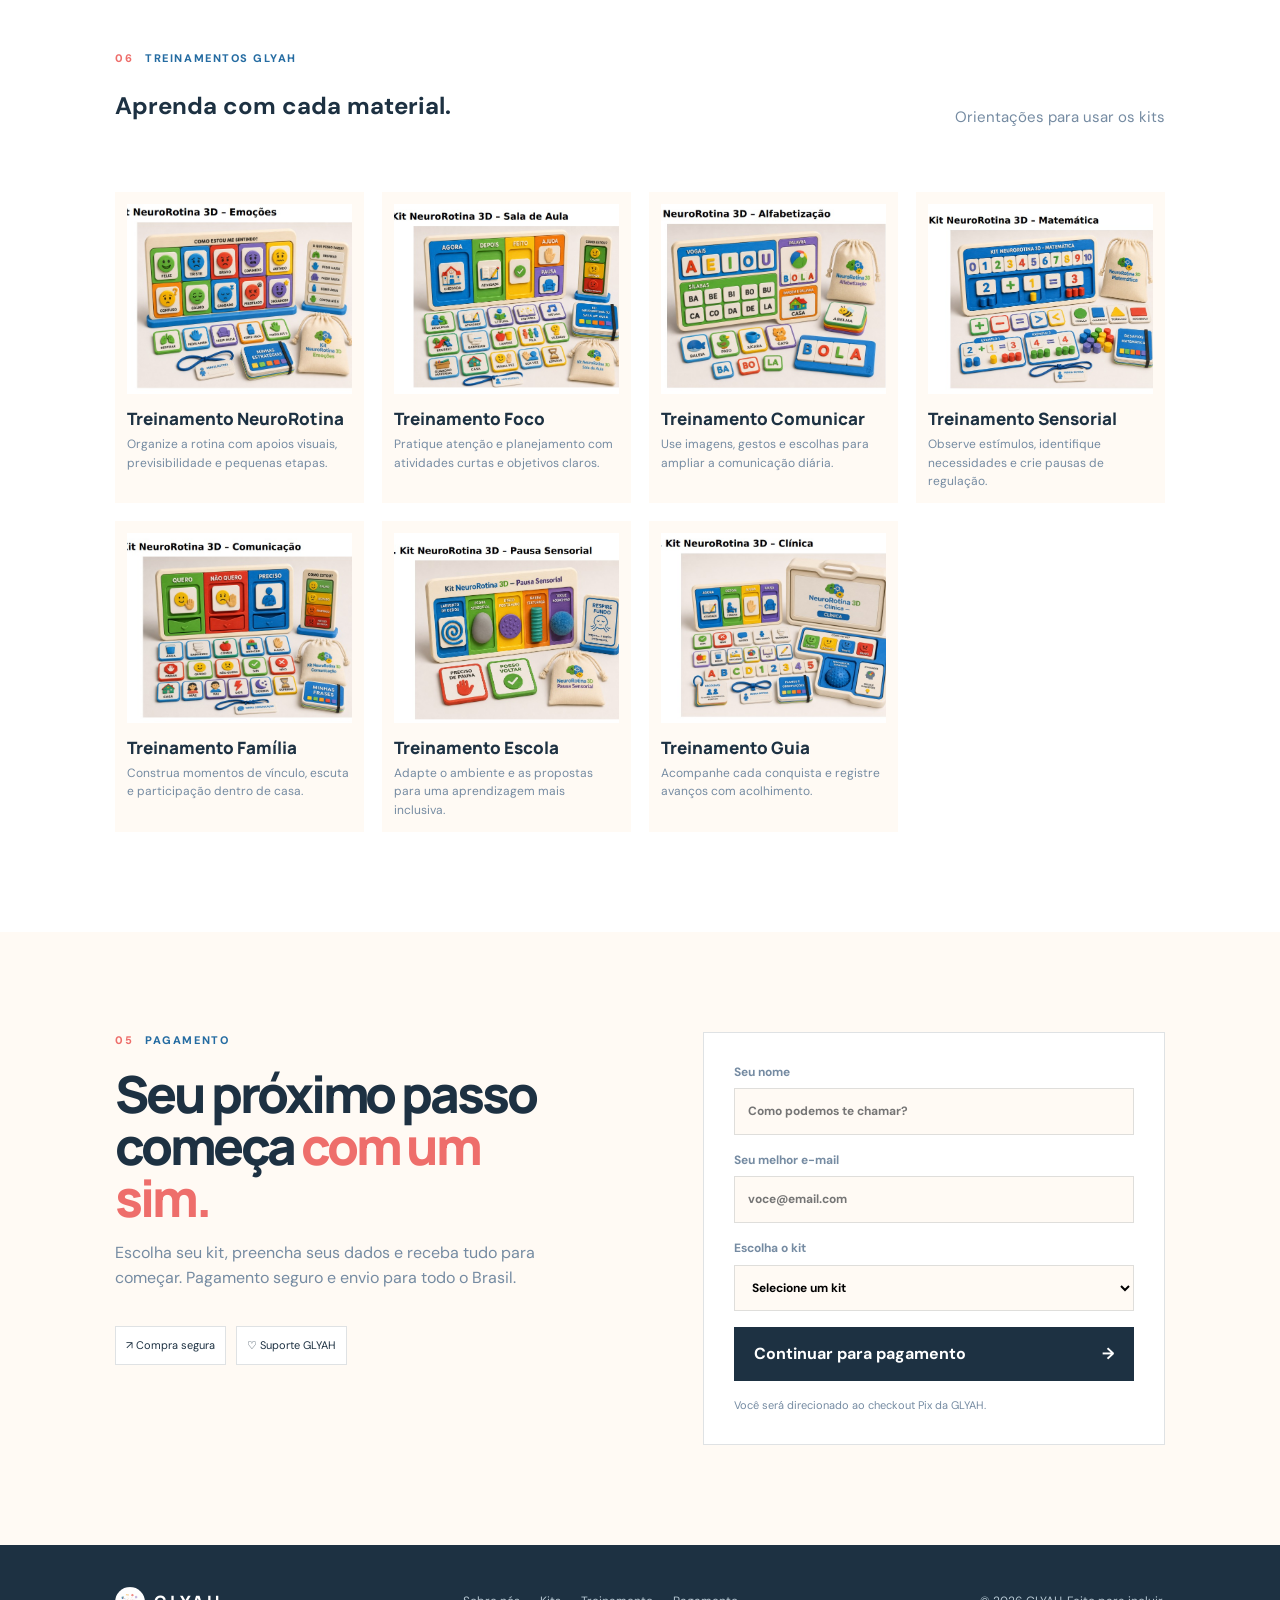
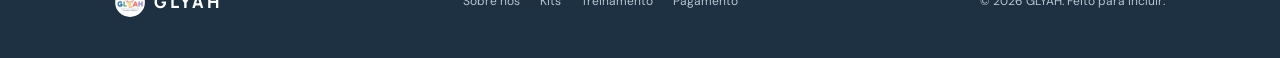
==== commit 5b19367e: "Apply GLYAH logo across pages" ====
--- a/index.html
+++ b/index.html
@@ -102,7 +102,7 @@
     </section>
   </main>
 
-  <footer class="site-footer"><a class="brand" href="#inicio"><span class="brand-mini">✦</span><span>GLYAH</span></a><div class="footer-links"><a href="#sobre">Sobre nós</a><a href="#kits">Kits</a><a href="#treinamento">Treinamento</a><a href="#pagamento">Pagamento</a></div><p>© 2026 GLYAH. Feito para incluir.</p></footer>
+  <footer class="site-footer"><a class="brand" href="#inicio"><img src="glyah-logo.png" alt="Logo GLYAH"><span>GLYAH</span></a><div class="footer-links"><a href="#sobre">Sobre nós</a><a href="#kits">Kits</a><a href="#treinamento">Treinamento</a><a href="#pagamento">Pagamento</a></div><p>© 2026 GLYAH. Feito para incluir.</p></footer>
   <div class="toast" role="status">Kit adicionado ao seu pedido <span>✓</span></div>
   <script src="script.js"></script>
 </body>
--- a/styles.css
+++ b/styles.css
@@ -1,3 +1,3 @@
-:root{--blue:#256CA2;--green:#69B38A;--yellow:#F4B65B;--coral:#EE6E6B;--purple:#9478C8;--cream:#FCE1A8;--pink:#E97378;--slate:#758BA2;--ink:#1d3142;--paper:#fffaf4;--line:rgba(29,49,66,.14)}*{box-sizing:border-box}html{scroll-behavior:smooth}body{margin:0;background:var(--paper);color:var(--ink);font:16px "DM Sans",sans-serif;line-height:1.55}a{color:inherit;text-decoration:none}button,input,select{font:inherit}.announcement{background:var(--blue);color:#fff;text-align:center;padding:9px 20px;font-size:12px;font-weight:700;letter-spacing:.04em}.announcement span{color:var(--cream);padding:0 16px}.site-header{align-items:center;background:rgba(255,250,244,.94);display:flex;gap:40px;justify-content:space-between;padding:22px 6%;position:sticky;top:0;z-index:10;border-bottom:1px solid var(--line);backdrop-filter:blur(12px)}.brand{align-items:center;display:flex;gap:9px;font:800 20px Manrope,sans-serif;letter-spacing:.16em}.brand img{border-radius:50%;height:34px;object-fit:cover;width:34px}.brand-mini{align-items:center;background:var(--yellow);border-radius:50%;color:#fff;display:inline-flex;font-size:16px;height:30px;justify-content:center;width:30px}.main-nav{display:flex;gap:25px;margin-left:auto}.main-nav a{color:var(--slate);font-size:13px;font-weight:700}.main-nav a:hover,.main-nav .active{color:var(--blue)}.header-cta{background:var(--coral);border-radius:24px;color:#fff;font-size:13px;font-weight:700;padding:11px 18px}.header-cta span{margin-left:12px}.menu-button{background:none;border:0;display:none}.menu-button span{background:var(--ink);display:block;height:2px;margin:5px;width:22px}.hero{display:grid;grid-template-columns:1fr 1fr;min-height:640px;overflow:hidden;padding:85px 9% 70px;position:relative}.hero-copy{align-self:center;max-width:560px}.eyebrow,.section-label{color:var(--blue);font-size:11px;font-weight:800;letter-spacing:.14em;text-transform:uppercase}.hero h1,.payment h2,.split-heading h2,.training h2,.kits h2,.project-content h2{font:800 clamp(44px,6vw,82px)/1.02 Manrope,sans-serif;letter-spacing:-.06em;margin:18px 0}.hero h1 em,.payment h2 em,.split-heading em,.training h2 em,.project-content em{color:var(--coral);font-style:normal}.hero-description{color:var(--slate);font-size:17px;max-width:475px}.hero-actions{align-items:center;display:flex;gap:24px;margin-top:30px}.button{border:0;display:inline-flex;font-weight:700;gap:20px;justify-content:space-between;padding:15px 20px}.button-dark{background:var(--ink);color:#fff}.button-light{background:#fff;color:var(--blue)}.text-link{border-bottom:1px solid currentColor;color:var(--blue);font-size:13px;font-weight:700;padding-bottom:4px}.text-link span{margin-left:12px}.hero-trust{color:var(--slate);display:flex;flex-wrap:wrap;font-size:11px;gap:16px;margin-top:45px}.hero-art{background:var(--cream);border-radius:50% 50% 12% 50%;height:480px;justify-self:end;position:relative;width:480px}.art-orbit{border:1px solid rgba(37,108,162,.25);border-radius:50%;height:410px;left:35px;position:absolute;top:35px;width:410px}.orbit-two{border-color:rgba(148,120,200,.3);height:330px;left:75px;top:75px;width:330px}.hero-card{box-shadow:0 20px 45px rgba(29,49,66,.15);position:absolute}.hero-card-main{background:#fff;border-radius:18px;left:75px;padding:32px 36px;top:145px;transform:rotate(-5deg)}.card-icon{color:var(--coral);display:block;font-size:32px}.hero-card-main strong{display:block;font:800 30px/1.1 Manrope;margin:12px 0}.hero-card-main small{color:var(--slate);font-size:11px}.hero-card-float{background:var(--purple);border-radius:50%;color:#fff;height:138px;padding:19px;right:23px;top:30px;transform:rotate(8deg);width:138px}.hero-card-float span{font-size:31px}.hero-card-float p{font-weight:700;line-height:1.15;margin:3px 0}.hero-bubble{align-items:center;border-radius:50%;color:#fff;display:flex;font-size:27px;height:62px;justify-content:center;position:absolute;width:62px}.bubble-pink{background:var(--pink);bottom:54px;right:72px}.bubble-blue{background:var(--blue);bottom:35px;left:35px}.stats-band{background:var(--blue);color:#fff;display:flex;justify-content:space-around;padding:23px 8%}.stats-band div{align-items:center;display:flex;gap:14px}.stats-band strong{font:800 27px Manrope}.stats-band span{font-size:11px;letter-spacing:.08em;text-transform:uppercase}.section-pad{padding:100px 9%}.section-label{align-items:center;display:flex;gap:12px}.section-label span{color:var(--coral)}.section-label p{margin:0}.split-heading,.training-top{display:grid;gap:10%;grid-template-columns:1.2fr .8fr}.split-heading h2,.training h2,.kits h2{font-size:clamp(36px,4vw,57px)}.split-heading>div,.training-top>p{align-self:end;color:var(--slate);max-width:350px}.values-grid{border-top:1px solid var(--line);display:grid;gap:45px;grid-template-columns:repeat(3,1fr);margin-top:80px;padding-top:32px}.values-grid span,.step-number{color:var(--coral);font-weight:800}.values-grid h3{font:800 24px Manrope;margin:15px 0 5px}.values-grid p,.steps p{color:var(--slate);font-size:14px;margin:0}.project-section{background:var(--blue);color:#fff;display:grid;grid-template-columns:1fr 1fr;min-height:570px}.project-visual{background:var(--green);overflow:hidden;position:relative}.project-visual:after{border:2px dashed rgba(255,255,255,.55);border-radius:50%;content:"";height:360px;left:17%;position:absolute;top:15%;width:360px}.project-sticker{background:var(--cream);border-radius:50%;color:var(--blue);font:800 29px/1.05 Manrope;left:22%;padding:55px 20px;text-align:center;top:24%;transform:rotate(-8deg);position:absolute;z-index:1}.project-sticker small{font:600 10px "DM Sans";letter-spacing:.08em}.project-sun{color:var(--yellow);font-size:58px;position:absolute;right:15%;top:16%}.project-content{align-self:center;padding:70px 13%}.light-label{color:var(--cream)}.project-content h2{font-size:clamp(37px,4vw,58px)}.project-content h2 em{color:var(--cream)}.project-content>p{color:#d8e8f1;max-width:430px}.training{background:#fff}.steps{display:grid;gap:30px;grid-template-columns:repeat(3,1fr);margin-top:70px}.steps article{border-left:3px solid var(--green);padding-left:23px}.steps h3{font:800 22px Manrope;margin:12px 0 5px}.section-heading{align-items:end;display:flex;justify-content:space-between}.heading-note{color:var(--slate);font-size:15px}.heading-note strong{color:var(--coral);font-size:21px}.kits{background:var(--cream)}.kits-grid{display:grid;gap:17px;grid-template-columns:repeat(4,1fr);margin-top:55px}.kit-card{border-radius:13px;display:flex;flex-direction:column;min-height:410px;padding:27px 24px}.kit-blue{background:var(--blue);color:#fff}.kit-green{background:var(--green);color:#fff}.kit-yellow{background:var(--yellow)}.kit-purple{background:var(--purple);color:#fff}.kit-top{display:flex;justify-content:space-between}.kit-number{font-size:12px;font-weight:800}.kit-symbol{font-size:29px}.kit-card h3{font:800 27px Manrope;margin:44px 0 8px}.kit-card>p{font-size:13px;min-height:62px}.kit-card ul{border-top:1px solid rgba(255,255,255,.3);font-size:12px;list-style:none;margin:8px 0 25px;padding:15px 0}.kit-yellow ul{border-color:rgba(29,49,66,.25)}.kit-card li{margin:5px 0}.kit-card li:before{content:"✓";margin-right:7px}.kit-footer{align-items:center;display:flex;justify-content:space-between;margin-top:auto}.kit-footer strong{font:800 20px Manrope}.add-kit{background:transparent;border:1px solid currentColor;border-radius:20px;color:inherit;cursor:pointer;font-size:11px;font-weight:700;padding:8px 12px}.add-kit span{font-size:17px;margin-left:7px}.payment{display:grid;gap:12%;grid-template-columns:1fr 1fr}.payment h2{font-size:clamp(38px,4vw,56px)}.payment-copy>p{color:var(--slate);max-width:430px}.payment-badges{display:flex;gap:10px;margin-top:35px}.payment-badges span{background:#fff;border:1px solid var(--line);font-size:11px;padding:10px}.payment-form{background:#fff;border:1px solid var(--line);display:flex;flex-direction:column;gap:16px;padding:30px}.payment-form label{color:var(--slate);font-size:12px;font-weight:700}.payment-form input,.payment-form select{background:var(--paper);border:1px solid var(--line);border-radius:0;display:block;margin-top:7px;padding:13px;width:100%}.payment-form small{color:var(--slate);font-size:11px}.site-footer{align-items:center;background:var(--ink);color:#fff;display:flex;gap:40px;justify-content:space-between;padding:35px 9%}.site-footer .brand{font-size:17px}.footer-links{display:flex;gap:20px}.footer-links a,.site-footer p{color:#b6c7d2;font-size:12px}.toast{background:var(--ink);bottom:24px;color:#fff;opacity:0;padding:14px 20px;pointer-events:none;position:fixed;right:24px;transform:translateY(20px);transition:.3s;z-index:20}.toast.show{opacity:1;transform:translateY(0)}.toast span{color:var(--green);margin-left:12px}.reveal{opacity:0;transform:translateY(20px);transition:.7s}.reveal.visible{opacity:1;transform:none}.checkout-page{background:var(--cream);min-height:100vh}.checkout-main{display:grid;gap:10%;grid-template-columns:1fr 1fr;margin:0 auto;max-width:1100px;padding:95px 6%}.checkout-intro{align-self:center}.checkout-intro h1{font:800 clamp(50px,7vw,86px)/1.02 Manrope;letter-spacing:-.06em;margin:20px 0}.checkout-intro h1 em{color:var(--coral);font-style:normal}.checkout-intro>p{color:var(--slate);max-width:360px}.pix-card{background:#fff;box-shadow:0 20px 55px rgba(29,49,66,.12);padding:32px}.pix-card-head,.pix-price,.pix-key-row{align-items:center;display:flex;justify-content:space-between}.pix-badge{background:var(--green);border-radius:5px;color:#fff;font-size:12px;font-weight:800;padding:6px 10px}.secure-mark{color:var(--green);font-size:11px;font-weight:700}.selected-kit-label{color:var(--slate);font-size:11px;margin:35px 0 2px;text-transform:uppercase}.pix-card h2{font:800 27px Manrope;margin:0 0 22px}.pix-price{border-bottom:1px solid var(--line);border-top:1px solid var(--line);padding:17px 0}.pix-price span{color:var(--slate);font-size:13px}.pix-price strong{font:800 23px Manrope}.qr-placeholder{align-items:center;background:#f7f4ee;border:1px dashed var(--slate);display:flex;gap:18px;justify-content:center;margin:25px auto 15px;min-height:145px;text-align:left;width:190px}.qr-placeholder span{align-items:center;background:var(--blue);color:#fff;display:flex;font:800 21px Manrope;height:55px;justify-content:center;width:55px}.qr-placeholder small{color:var(--slate);font-size:10px}.pix-instruction,.pix-note{color:var(--slate);font-size:12px}.pix-key-row{margin:14px 0}.pix-key-row input{background:var(--paper);border:1px solid var(--line);font-size:12px;min-width:0;padding:12px;width:100%}.pix-key-row button{background:var(--blue);border:0;color:#fff;cursor:pointer;font-size:12px;font-weight:700;padding:13px 16px}.pix-note{display:block;font-size:10px}.checkout-page .site-footer{margin-top:auto}@media(max-width:900px){.main-nav{display:none}.menu-button{display:block}.header-cta{margin-left:auto}.site-header.menu-open .main-nav{background:var(--paper);display:flex;flex-direction:column;gap:18px;left:0;padding:22px 6%;position:absolute;right:0;top:68px}.hero{grid-template-columns:1fr;padding-top:55px}.hero-art{height:400px;margin:55px auto 0;width:400px}.hero-card-main{left:45px;top:120px}.stats-band{gap:20px}.kits-grid{grid-template-columns:repeat(2,1fr)}.gallery-grid{grid-template-columns:repeat(2,1fr)}.project-section{grid-template-columns:1fr}.project-visual{min-height:390px}.payment,.checkout-main{grid-template-columns:1fr}.checkout-intro{text-align:center}.checkout-intro>p{margin-left:auto;margin-right:auto}}@media(max-width:600px){.site-header{padding:17px 5%}.header-cta{font-size:11px;padding:9px 12px}.hero,.section-pad{padding-left:6%;padding-right:6%}.hero h1{font-size:52px}.hero-art{height:310px;width:310px}.art-orbit{height:270px;left:20px;top:20px;width:270px}.orbit-two{height:210px;left:50px;top:50px;width:210px}.hero-card-main{left:25px;padding:22px;top:85px}.hero-card-main strong{font-size:22px}.hero-card-float{height:105px;padding:13px;right:5px;top:17px;width:105px}.hero-card-float p{font-size:12px}.stats-band{display:grid;grid-template-columns:1fr 1fr;padding:25px 8%}.stats-band div:last-child{grid-column:span 2}.split-heading,.training-top{display:block}.split-heading h2{font-size:38px}.split-heading>div{margin-top:25px}.values-grid,.steps{grid-template-columns:1fr;margin-top:50px}.section-heading{display:block}.heading-note{margin-top:20px}.kits-grid,.gallery-grid{grid-template-columns:1fr}.project-content{padding:55px 7%}.site-footer{align-items:flex-start;flex-direction:column;gap:18px}.footer-links{flex-wrap:wrap}.payment-badges{flex-direction:column}.announcement{font-size:10px}.announcement span{padding:0 5px}.checkout-main{padding:55px 6%}.pix-card{padding:23px 18px}.pix-key-row button{padding-left:11px;padding-right:11px}}
+:root{--blue:#256CA2;--green:#69B38A;--yellow:#F4B65B;--coral:#EE6E6B;--purple:#9478C8;--cream:#FCE1A8;--pink:#E97378;--slate:#758BA2;--ink:#1d3142;--paper:#fffaf4;--line:rgba(29,49,66,.14)}*{box-sizing:border-box}html{scroll-behavior:smooth}body{margin:0;background:var(--paper);color:var(--ink);font:16px "DM Sans",sans-serif;line-height:1.55}a{color:inherit;text-decoration:none}button,input,select{font:inherit}.announcement{background:var(--blue);color:#fff;text-align:center;padding:9px 20px;font-size:12px;font-weight:700;letter-spacing:.04em}.announcement span{color:var(--cream);padding:0 16px}.site-header{align-items:center;background:rgba(255,250,244,.94);display:flex;gap:40px;justify-content:space-between;padding:22px 6%;position:sticky;top:0;z-index:10;border-bottom:1px solid var(--line);backdrop-filter:blur(12px)}.brand{align-items:center;display:flex;gap:9px;font:800 20px Manrope,sans-serif;letter-spacing:.16em}.brand img{border-radius:50%;height:34px;object-fit:cover;width:34px}.site-footer .brand img{height:30px;width:30px}.brand-mini{align-items:center;background:var(--yellow);border-radius:50%;color:#fff;display:inline-flex;font-size:16px;height:30px;justify-content:center;width:30px}.main-nav{display:flex;gap:25px;margin-left:auto}.main-nav a{color:var(--slate);font-size:13px;font-weight:700}.main-nav a:hover,.main-nav .active{color:var(--blue)}.header-cta{background:var(--coral);border-radius:24px;color:#fff;font-size:13px;font-weight:700;padding:11px 18px}.header-cta span{margin-left:12px}.menu-button{background:none;border:0;display:none}.menu-button span{background:var(--ink);display:block;height:2px;margin:5px;width:22px}.hero{display:grid;grid-template-columns:1fr 1fr;min-height:640px;overflow:hidden;padding:85px 9% 70px;position:relative}.hero-copy{align-self:center;max-width:560px}.eyebrow,.section-label{color:var(--blue);font-size:11px;font-weight:800;letter-spacing:.14em;text-transform:uppercase}.hero h1,.payment h2,.split-heading h2,.training h2,.kits h2,.project-content h2{font:800 clamp(44px,6vw,82px)/1.02 Manrope,sans-serif;letter-spacing:-.06em;margin:18px 0}.hero h1 em,.payment h2 em,.split-heading em,.training h2 em,.project-content em{color:var(--coral);font-style:normal}.hero-description{color:var(--slate);font-size:17px;max-width:475px}.hero-actions{align-items:center;display:flex;gap:24px;margin-top:30px}.button{border:0;display:inline-flex;font-weight:700;gap:20px;justify-content:space-between;padding:15px 20px}.button-dark{background:var(--ink);color:#fff}.button-light{background:#fff;color:var(--blue)}.text-link{border-bottom:1px solid currentColor;color:var(--blue);font-size:13px;font-weight:700;padding-bottom:4px}.text-link span{margin-left:12px}.hero-trust{color:var(--slate);display:flex;flex-wrap:wrap;font-size:11px;gap:16px;margin-top:45px}.hero-art{background:var(--cream);border-radius:50% 50% 12% 50%;height:480px;justify-self:end;position:relative;width:480px}.art-orbit{border:1px solid rgba(37,108,162,.25);border-radius:50%;height:410px;left:35px;position:absolute;top:35px;width:410px}.orbit-two{border-color:rgba(148,120,200,.3);height:330px;left:75px;top:75px;width:330px}.hero-card{box-shadow:0 20px 45px rgba(29,49,66,.15);position:absolute}.hero-card-main{background:#fff;border-radius:18px;left:75px;padding:32px 36px;top:145px;transform:rotate(-5deg)}.card-icon{color:var(--coral);display:block;font-size:32px}.hero-card-main strong{display:block;font:800 30px/1.1 Manrope;margin:12px 0}.hero-card-main small{color:var(--slate);font-size:11px}.hero-card-float{background:var(--purple);border-radius:50%;color:#fff;height:138px;padding:19px;right:23px;top:30px;transform:rotate(8deg);width:138px}.hero-card-float span{font-size:31px}.hero-card-float p{font-weight:700;line-height:1.15;margin:3px 0}.hero-bubble{align-items:center;border-radius:50%;color:#fff;display:flex;font-size:27px;height:62px;justify-content:center;position:absolute;width:62px}.bubble-pink{background:var(--pink);bottom:54px;right:72px}.bubble-blue{background:var(--blue);bottom:35px;left:35px}.stats-band{background:var(--blue);color:#fff;display:flex;justify-content:space-around;padding:23px 8%}.stats-band div{align-items:center;display:flex;gap:14px}.stats-band strong{font:800 27px Manrope}.stats-band span{font-size:11px;letter-spacing:.08em;text-transform:uppercase}.section-pad{padding:100px 9%}.section-label{align-items:center;display:flex;gap:12px}.section-label span{color:var(--coral)}.section-label p{margin:0}.split-heading,.training-top{display:grid;gap:10%;grid-template-columns:1.2fr .8fr}.split-heading h2,.training h2,.kits h2{font-size:clamp(36px,4vw,57px)}.split-heading>div,.training-top>p{align-self:end;color:var(--slate);max-width:350px}.values-grid{border-top:1px solid var(--line);display:grid;gap:45px;grid-template-columns:repeat(3,1fr);margin-top:80px;padding-top:32px}.values-grid span,.step-number{color:var(--coral);font-weight:800}.values-grid h3{font:800 24px Manrope;margin:15px 0 5px}.values-grid p,.steps p{color:var(--slate);font-size:14px;margin:0}.project-section{background:var(--blue);color:#fff;display:grid;grid-template-columns:1fr 1fr;min-height:570px}.project-visual{background:var(--green);overflow:hidden;position:relative}.project-visual:after{border:2px dashed rgba(255,255,255,.55);border-radius:50%;content:"";height:360px;left:17%;position:absolute;top:15%;width:360px}.project-sticker{background:var(--cream);border-radius:50%;color:var(--blue);font:800 29px/1.05 Manrope;left:22%;padding:55px 20px;text-align:center;top:24%;transform:rotate(-8deg);position:absolute;z-index:1}.project-sticker small{font:600 10px "DM Sans";letter-spacing:.08em}.project-sun{color:var(--yellow);font-size:58px;position:absolute;right:15%;top:16%}.project-content{align-self:center;padding:70px 13%}.light-label{color:var(--cream)}.project-content h2{font-size:clamp(37px,4vw,58px)}.project-content h2 em{color:var(--cream)}.project-content>p{color:#d8e8f1;max-width:430px}.training{background:#fff}.steps{display:grid;gap:30px;grid-template-columns:repeat(3,1fr);margin-top:70px}.steps article{border-left:3px solid var(--green);padding-left:23px}.steps h3{font:800 22px Manrope;margin:12px 0 5px}.section-heading{align-items:end;display:flex;justify-content:space-between}.heading-note{color:var(--slate);font-size:15px}.heading-note strong{color:var(--coral);font-size:21px}.kits{background:var(--cream)}.kits-grid{display:grid;gap:17px;grid-template-columns:repeat(4,1fr);margin-top:55px}.kit-card{border-radius:13px;display:flex;flex-direction:column;min-height:410px;padding:27px 24px}.kit-blue{background:var(--blue);color:#fff}.kit-green{background:var(--green);color:#fff}.kit-yellow{background:var(--yellow)}.kit-purple{background:var(--purple);color:#fff}.kit-top{display:flex;justify-content:space-between}.kit-number{font-size:12px;font-weight:800}.kit-symbol{font-size:29px}.kit-card h3{font:800 27px Manrope;margin:44px 0 8px}.kit-card>p{font-size:13px;min-height:62px}.kit-card ul{border-top:1px solid rgba(255,255,255,.3);font-size:12px;list-style:none;margin:8px 0 25px;padding:15px 0}.kit-yellow ul{border-color:rgba(29,49,66,.25)}.kit-card li{margin:5px 0}.kit-card li:before{content:"✓";margin-right:7px}.kit-footer{align-items:center;display:flex;justify-content:space-between;margin-top:auto}.kit-footer strong{font:800 20px Manrope}.add-kit{background:transparent;border:1px solid currentColor;border-radius:20px;color:inherit;cursor:pointer;font-size:11px;font-weight:700;padding:8px 12px}.add-kit span{font-size:17px;margin-left:7px}.payment{display:grid;gap:12%;grid-template-columns:1fr 1fr}.payment h2{font-size:clamp(38px,4vw,56px)}.payment-copy>p{color:var(--slate);max-width:430px}.payment-badges{display:flex;gap:10px;margin-top:35px}.payment-badges span{background:#fff;border:1px solid var(--line);font-size:11px;padding:10px}.payment-form{background:#fff;border:1px solid var(--line);display:flex;flex-direction:column;gap:16px;padding:30px}.payment-form label{color:var(--slate);font-size:12px;font-weight:700}.payment-form input,.payment-form select{background:var(--paper);border:1px solid var(--line);border-radius:0;display:block;margin-top:7px;padding:13px;width:100%}.payment-form small{color:var(--slate);font-size:11px}.site-footer{align-items:center;background:var(--ink);color:#fff;display:flex;gap:40px;justify-content:space-between;padding:35px 9%}.site-footer .brand{font-size:17px}.footer-links{display:flex;gap:20px}.footer-links a,.site-footer p{color:#b6c7d2;font-size:12px}.toast{background:var(--ink);bottom:24px;color:#fff;opacity:0;padding:14px 20px;pointer-events:none;position:fixed;right:24px;transform:translateY(20px);transition:.3s;z-index:20}.toast.show{opacity:1;transform:translateY(0)}.toast span{color:var(--green);margin-left:12px}.reveal{opacity:0;transform:translateY(20px);transition:.7s}.reveal.visible{opacity:1;transform:none}.checkout-page{background:var(--cream);min-height:100vh}.checkout-main{display:grid;gap:10%;grid-template-columns:1fr 1fr;margin:0 auto;max-width:1100px;padding:95px 6%}.checkout-intro{align-self:center}.checkout-intro h1{font:800 clamp(50px,7vw,86px)/1.02 Manrope;letter-spacing:-.06em;margin:20px 0}.checkout-intro h1 em{color:var(--coral);font-style:normal}.checkout-intro>p{color:var(--slate);max-width:360px}.pix-card{background:#fff;box-shadow:0 20px 55px rgba(29,49,66,.12);padding:32px}.pix-card-head,.pix-price,.pix-key-row{align-items:center;display:flex;justify-content:space-between}.pix-badge{background:var(--green);border-radius:5px;color:#fff;font-size:12px;font-weight:800;padding:6px 10px}.secure-mark{color:var(--green);font-size:11px;font-weight:700}.selected-kit-label{color:var(--slate);font-size:11px;margin:35px 0 2px;text-transform:uppercase}.pix-card h2{font:800 27px Manrope;margin:0 0 22px}.pix-price{border-bottom:1px solid var(--line);border-top:1px solid var(--line);padding:17px 0}.pix-price span{color:var(--slate);font-size:13px}.pix-price strong{font:800 23px Manrope}.qr-placeholder{align-items:center;background:#f7f4ee;border:1px dashed var(--slate);display:flex;gap:18px;justify-content:center;margin:25px auto 15px;min-height:145px;text-align:left;width:190px}.qr-placeholder span{align-items:center;background:var(--blue);color:#fff;display:flex;font:800 21px Manrope;height:55px;justify-content:center;width:55px}.qr-placeholder small{color:var(--slate);font-size:10px}.pix-instruction,.pix-note{color:var(--slate);font-size:12px}.pix-key-row{margin:14px 0}.pix-key-row input{background:var(--paper);border:1px solid var(--line);font-size:12px;min-width:0;padding:12px;width:100%}.pix-key-row button{background:var(--blue);border:0;color:#fff;cursor:pointer;font-size:12px;font-weight:700;padding:13px 16px}.pix-note{display:block;font-size:10px}.checkout-page .site-footer{margin-top:auto}@media(max-width:900px){.main-nav{display:none}.menu-button{display:block}.header-cta{margin-left:auto}.site-header.menu-open .main-nav{background:var(--paper);display:flex;flex-direction:column;gap:18px;left:0;padding:22px 6%;position:absolute;right:0;top:68px}.hero{grid-template-columns:1fr;padding-top:55px}.hero-art{height:400px;margin:55px auto 0;width:400px}.hero-card-main{left:45px;top:120px}.stats-band{gap:20px}.kits-grid{grid-template-columns:repeat(2,1fr)}.gallery-grid{grid-template-columns:repeat(2,1fr)}.project-section{grid-template-columns:1fr}.project-visual{min-height:390px}.payment,.checkout-main{grid-template-columns:1fr}.checkout-intro{text-align:center}.checkout-intro>p{margin-left:auto;margin-right:auto}}@media(max-width:600px){.site-header{padding:17px 5%}.header-cta{font-size:11px;padding:9px 12px}.hero,.section-pad{padding-left:6%;padding-right:6%}.hero h1{font-size:52px}.hero-art{height:310px;width:310px}.art-orbit{height:270px;left:20px;top:20px;width:270px}.orbit-two{height:210px;left:50px;top:50px;width:210px}.hero-card-main{left:25px;padding:22px;top:85px}.hero-card-main strong{font-size:22px}.hero-card-float{height:105px;padding:13px;right:5px;top:17px;width:105px}.hero-card-float p{font-size:12px}.stats-band{display:grid;grid-template-columns:1fr 1fr;padding:25px 8%}.stats-band div:last-child{grid-column:span 2}.split-heading,.training-top{display:block}.split-heading h2{font-size:38px}.split-heading>div{margin-top:25px}.values-grid,.steps{grid-template-columns:1fr;margin-top:50px}.section-heading{display:block}.heading-note{margin-top:20px}.kits-grid,.gallery-grid{grid-template-columns:1fr}.project-content{padding:55px 7%}.site-footer{align-items:flex-start;flex-direction:column;gap:18px}.footer-links{flex-wrap:wrap}.payment-badges{flex-direction:column}.announcement{font-size:10px}.announcement span{padding:0 5px}.checkout-main{padding:55px 6%}.pix-card{padding:23px 18px}.pix-key-row button{padding-left:11px;padding-right:11px}}
 .kit-image{background:#fff;border-radius:10px;height:105px;margin-top:18px;object-fit:cover;object-position:center 42%;width:100%}.kit-blue{background:var(--blue);color:#fff}.kit-green{background:var(--green);color:#fff}.kit-yellow{background:var(--yellow)}.kit-purple{background:var(--purple);color:#fff}.kit-top{display:flex;justify-content:space-between}.kit-number{font-size:12px;font-weight:800}.kit-symbol{font-size:29px}.kit-card h3{font:800 27px Manrope;margin:44px 0 8px}.kit-card>p{font-size:13px;min-height:62px}.kit-card ul{border-top:1px solid rgba(255,255,255,.3);font-size:12px;list-style:none;margin:8px 0 25px;padding:15px 0}.kit-yellow ul{border-color:rgba(29,49,66,.25)}.kit-card li{margin:5px 0}.kit-card li:before{content:"✓";margin-right:7px}.kit-footer{align-items:center;display:flex;justify-content:space-between;margin-top:auto}.kit-footer strong{font:800 20px Manrope}.add-kit{background:transparent;border:1px solid currentColor;border-radius:20px;color:inherit;cursor:pointer;font-size:11px;font-weight:700;padding:8px 12px}.add-kit span{font-size:17px;margin-left:7px}.payment{display:grid;gap:12%;grid-template-columns:1fr 1fr}.payment h2{font-size:clamp(38px,4vw,56px)}.payment-copy>p{color:var(--slate);max-width:430px}.payment-badges{display:flex;gap:10px;margin-top:35px}.payment-badges span{background:#fff;border:1px solid var(--line);font-size:11px;padding:10px}.payment-form{background:#fff;border:1px solid var(--line);display:flex;flex-direction:column;gap:16px;padding:30px}.payment-form label{color:var(--slate);font-size:12px;font-weight:700}.payment-form input,.payment-form select{background:var(--paper);border:1px solid var(--line);border-radius:0;display:block;margin-top:7px;padding:13px;width:100%}.payment-form small{color:var(--slate);font-size:11px}.site-footer{align-items:center;background:var(--ink);color:#fff;display:flex;gap:40px;justify-content:space-between;padding:35px 9%}.site-footer .brand{font-size:17px}.footer-links{display:flex;gap:20px}.footer-links a,.site-footer p{color:#b6c7d2;font-size:12px}.toast{background:var(--ink);bottom:24px;color:#fff;opacity:0;padding:14px 20px;pointer-events:none;position:fixed;right:24px;transform:translateY(20px);transition:.3s;z-index:20}.toast.show{opacity:1;transform:translateY(0)}.toast span{color:var(--green);margin-left:12px}.reveal{opacity:0;transform:translateY(20px);transition:.7s}.reveal.visible{opacity:1;transform:none}.checkout-page{background:var(--cream);min-height:100vh}.checkout-main{display:grid;gap:10%;grid-template-columns:1fr 1fr;margin:0 auto;max-width:1100px;padding:95px 6%}.checkout-intro{align-self:center}.checkout-intro h1{font:800 clamp(50px,7vw,86px)/1.02 Manrope;letter-spacing:-.06em;margin:20px 0}.checkout-intro h1 em{color:var(--coral);font-style:normal}.checkout-intro>p{color:var(--slate);max-width:360px}.pix-card{background:#fff;box-shadow:0 20px 55px rgba(29,49,66,.12);padding:32px}.pix-card-head,.pix-price,.pix-key-row{align-items:center;display:flex;justify-content:space-between}.pix-badge{background:var(--green);border-radius:5px;color:#fff;font-size:12px;font-weight:800;padding:6px 10px}.secure-mark{color:var(--green);font-size:11px;font-weight:700}.selected-kit-label{color:var(--slate);font-size:11px;margin:35px 0 2px;text-transform:uppercase}.pix-card h2{font:800 27px Manrope;margin:0 0 22px}.pix-price{border-bottom:1px solid var(--line);border-top:1px solid var(--line);padding:17px 0}.pix-price span{color:var(--slate);font-size:13px}.pix-price strong{font:800 23px Manrope}.qr-placeholder{align-items:center;background:#f7f4ee;border:1px dashed var(--slate);display:flex;gap:18px;justify-content:center;margin:25px auto 15px;min-height:145px;text-align:left;width:190px}.qr-placeholder span{align-items:center;background:var(--blue);color:#fff;display:flex;font:800 21px Manrope;height:55px;justify-content:center;width:55px}.qr-placeholder small{color:var(--slate);font-size:10px}.pix-instruction,.pix-note{color:var(--slate);font-size:12px}.pix-key-row{margin:14px 0}.pix-key-row input{background:var(--paper);border:1px solid var(--line);font-size:12px;min-width:0;padding:12px;width:100%}.pix-key-row button{background:var(--blue);border:0;color:#fff;cursor:pointer;font-size:12px;font-weight:700;padding:13px 16px}.pix-note{display:block;font-size:10px}.checkout-page .site-footer{margin-top:auto}@media(max-width:900px){.main-nav{display:none}.menu-button{display:block}.header-cta{margin-left:auto}.site-header.menu-open .main-nav{background:var(--paper);display:flex;flex-direction:column;gap:18px;left:0;padding:22px 6%;position:absolute;right:0;top:68px}.hero{grid-template-columns:1fr;padding-top:55px}.hero-art{height:400px;margin:55px auto 0;width:400px}.hero-card-main{left:45px;top:120px}.stats-band{gap:20px}.kits-grid{grid-template-columns:repeat(2,1fr)}.project-section{grid-template-columns:1fr}.project-visual{min-height:390px}.payment,.checkout-main{grid-template-columns:1fr}.checkout-intro{text-align:center}.checkout-intro>p{margin-left:auto;margin-right:auto}}@media(max-width:600px){.site-header{padding:17px 5%}.header-cta{font-size:11px;padding:9px 12px}.hero,.section-pad{padding-left:6%;padding-right:6%}.hero h1{font-size:52px}.hero-art{height:310px;width:310px}.art-orbit{height:270px;left:20px;top:20px;width:270px}.orbit-two{height:210px;left:50px;top:50px;width:210px}.hero-card-main{left:25px;padding:22px;top:85px}.hero-card-main strong{font-size:22px}.hero-card-float{height:105px;padding:13px;right:5px;top:17px;width:105px}.hero-card-float p{font-size:12px}.stats-band{display:grid;grid-template-columns:1fr 1fr;padding:25px 8%}.stats-band div:last-child{grid-column:span 2}.split-heading,.training-top{display:block}.split-heading h2{font-size:38px}.split-heading>div{margin-top:25px}.values-grid,.steps{grid-template-columns:1fr;margin-top:50px}.section-heading{display:block}.heading-note{margin-top:20px}.kits-grid{grid-template-columns:1fr}.project-content{padding:55px 7%}.site-footer{align-items:flex-start;flex-direction:column;gap:18px}.footer-links{flex-wrap:wrap}.payment-badges{flex-direction:column}.announcement{font-size:10px}.announcement span{padding:0 5px}.checkout-main{padding:55px 6%}.pix-card{padding:23px 18px}.pix-key-row button{padding-left:11px;padding-right:11px}}
 .image-gallery{background:#fff}.gallery-grid{display:grid;gap:18px;grid-template-columns:repeat(4,1fr);margin-top:48px}.gallery-grid article{background:var(--paper);padding:12px}.gallery-grid img{display:block;height:190px;object-fit:cover;width:100%}.gallery-grid h3{font:800 17px Manrope;margin:13px 0 5px}.gallery-grid p{color:var(--slate);font-size:12px;margin:0}.kit-blue{background:var(--blue);color:#fff}.kit-green{background:var(--green);color:#fff}.kit-yellow{background:var(--yellow)}.kit-purple{background:var(--purple);color:#fff}.kit-top{display:flex;justify-content:space-between}.kit-number{font-size:12px;font-weight:800}.kit-symbol{font-size:29px}.kit-card h3{font:800 27px Manrope;margin:44px 0 8px}.kit-card>p{font-size:13px;min-height:62px}.kit-card ul{border-top:1px solid rgba(255,255,255,.3);font-size:12px;list-style:none;margin:8px 0 25px;padding:15px 0}.kit-yellow ul{border-color:rgba(29,49,66,.25)}.kit-card li{margin:5px 0}.kit-card li:before{content:"✓";margin-right:7px}.kit-footer{align-items:center;display:flex;justify-content:space-between;margin-top:auto}.kit-footer strong{font:800 20px Manrope}.add-kit{background:transparent;border:1px solid currentColor;border-radius:20px;color:inherit;cursor:pointer;font-size:11px;font-weight:700;padding:8px 12px}.add-kit span{font-size:17px;margin-left:7px}.payment{display:grid;gap:12%;grid-template-columns:1fr 1fr}.payment h2{font-size:clamp(38px,4vw,56px)}.payment-copy>p{color:var(--slate);max-width:430px}.payment-badges{display:flex;gap:10px;margin-top:35px}.payment-badges span{background:#fff;border:1px solid var(--line);font-size:11px;padding:10px}.payment-form{background:#fff;border:1px solid var(--line);display:flex;flex-direction:column;gap:16px;padding:30px}.payment-form label{color:var(--slate);font-size:12px;font-weight:700}.payment-form input,.payment-form select{background:var(--paper);border:1px solid var(--line);border-radius:0;display:block;margin-top:7px;padding:13px;width:100%}.payment-form small{color:var(--slate);font-size:11px}.site-footer{align-items:center;background:var(--ink);color:#fff;display:flex;gap:40px;justify-content:space-between;padding:35px 9%}.site-footer .brand{font-size:17px}.footer-links{display:flex;gap:20px}.footer-links a,.site-footer p{color:#b6c7d2;font-size:12px}.toast{background:var(--ink);bottom:24px;color:#fff;opacity:0;padding:14px 20px;pointer-events:none;position:fixed;right:24px;transform:translateY(20px);transition:.3s;z-index:20}.toast.show{opacity:1;transform:translateY(0)}.toast span{color:var(--green);margin-left:12px}.reveal{opacity:0;transform:translateY(20px);transition:.7s}.reveal.visible{opacity:1;transform:none}.checkout-page{background:var(--cream);min-height:100vh}.checkout-main{display:grid;gap:10%;grid-template-columns:1fr 1fr;margin:0 auto;max-width:1100px;padding:95px 6%}.checkout-intro{align-self:center}.checkout-intro h1{font:800 clamp(50px,7vw,86px)/1.02 Manrope;letter-spacing:-.06em;margin:20px 0}.checkout-intro h1 em{color:var(--coral);font-style:normal}.checkout-intro>p{color:var(--slate);max-width:360px}.pix-card{background:#fff;box-shadow:0 20px 55px rgba(29,49,66,.12);padding:32px}.pix-card-head,.pix-price,.pix-key-row{align-items:center;display:flex;justify-content:space-between}.pix-badge{background:var(--green);border-radius:5px;color:#fff;font-size:12px;font-weight:800;padding:6px 10px}.secure-mark{color:var(--green);font-size:11px;font-weight:700}.selected-kit-label{color:var(--slate);font-size:11px;margin:35px 0 2px;text-transform:uppercase}.pix-card h2{font:800 27px Manrope;margin:0 0 22px}.pix-price{border-bottom:1px solid var(--line);border-top:1px solid var(--line);padding:17px 0}.pix-price span{color:var(--slate);font-size:13px}.pix-price strong{font:800 23px Manrope}.qr-placeholder{align-items:center;background:#f7f4ee;border:1px dashed var(--slate);display:flex;gap:18px;justify-content:center;margin:25px auto 15px;min-height:145px;text-align:left;width:190px}.qr-placeholder span{align-items:center;background:var(--blue);color:#fff;display:flex;font:800 21px Manrope;height:55px;justify-content:center;width:55px}.qr-placeholder small{color:var(--slate);font-size:10px}.pix-instruction,.pix-note{color:var(--slate);font-size:12px}.pix-key-row{margin:14px 0}.pix-key-row input{background:var(--paper);border:1px solid var(--line);font-size:12px;min-width:0;padding:12px;width:100%}.pix-key-row button{background:var(--blue);border:0;color:#fff;cursor:pointer;font-size:12px;font-weight:700;padding:13px 16px}.pix-note{display:block;font-size:10px}.checkout-page .site-footer{margin-top:auto}@media(max-width:900px){.main-nav{display:none}.menu-button{display:block}.header-cta{margin-left:auto}.site-header.menu-open .main-nav{background:var(--paper);display:flex;flex-direction:column;gap:18px;left:0;padding:22px 6%;position:absolute;right:0;top:68px}.hero{grid-template-columns:1fr;padding-top:55px}.hero-art{height:400px;margin:55px auto 0;width:400px}.hero-card-main{left:45px;top:120px}.stats-band{gap:20px}.kits-grid{grid-template-columns:repeat(2,1fr)}.project-section{grid-template-columns:1fr}.project-visual{min-height:390px}.payment,.checkout-main{grid-template-columns:1fr}.checkout-intro{text-align:center}.checkout-intro>p{margin-left:auto;margin-right:auto}}@media(max-width:600px){.site-header{padding:17px 5%}.header-cta{font-size:11px;padding:9px 12px}.hero,.section-pad{padding-left:6%;padding-right:6%}.hero h1{font-size:52px}.hero-art{height:310px;width:310px}.art-orbit{height:270px;left:20px;top:20px;width:270px}.orbit-two{height:210px;left:50px;top:50px;width:210px}.hero-card-main{left:25px;padding:22px;top:85px}.hero-card-main strong{font-size:22px}.hero-card-float{height:105px;padding:13px;right:5px;top:17px;width:105px}.hero-card-float p{font-size:12px}.stats-band{display:grid;grid-template-columns:1fr 1fr;padding:25px 8%}.stats-band div:last-child{grid-column:span 2}.split-heading,.training-top{display:block}.split-heading h2{font-size:38px}.split-heading>div{margin-top:25px}.values-grid,.steps{grid-template-columns:1fr;margin-top:50px}.section-heading{display:block}.heading-note{margin-top:20px}.kits-grid{grid-template-columns:1fr}.project-content{padding:55px 7%}.site-footer{align-items:flex-start;flex-direction:column;gap:18px}.footer-links{flex-wrap:wrap}.payment-badges{flex-direction:column}.announcement{font-size:10px}.announcement span{padding:0 5px}.checkout-main{padding:55px 6%}.pix-card{padding:23px 18px}.pix-key-row button{padding-left:11px;padding-right:11px}}
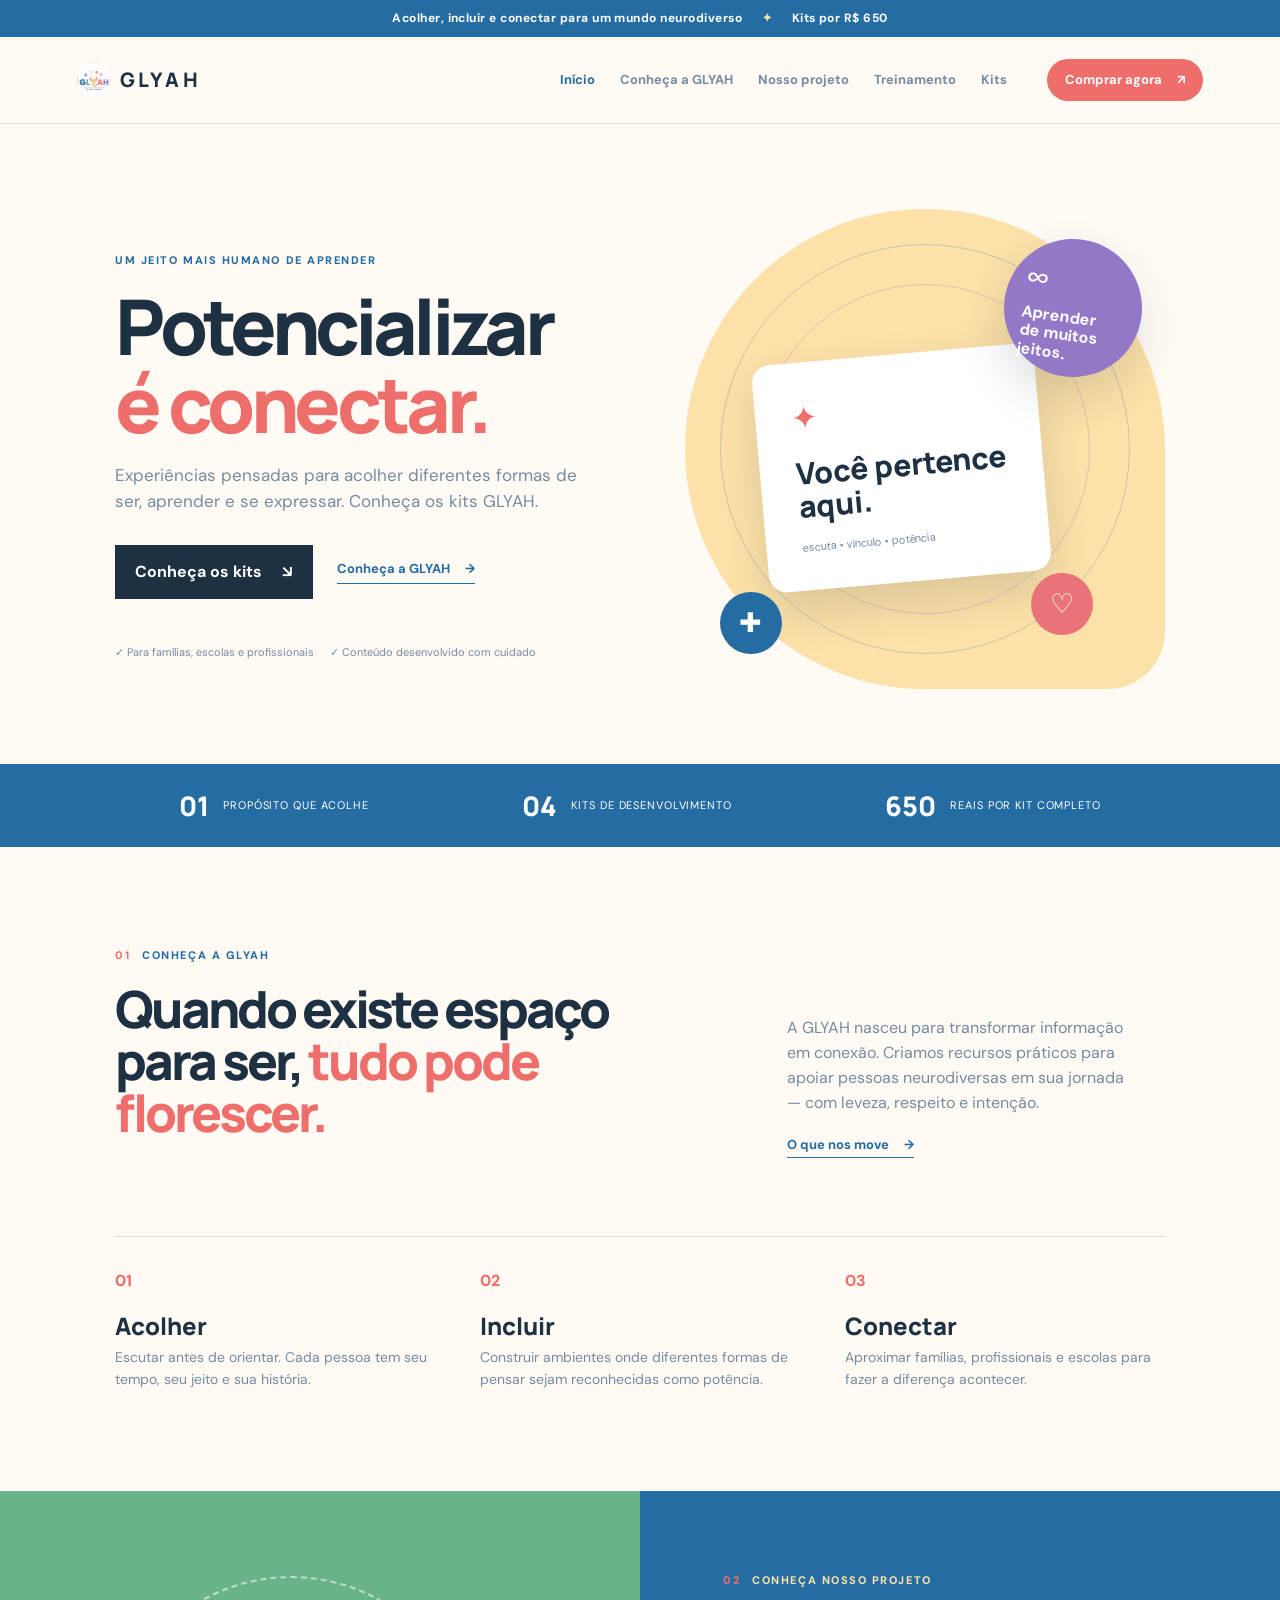
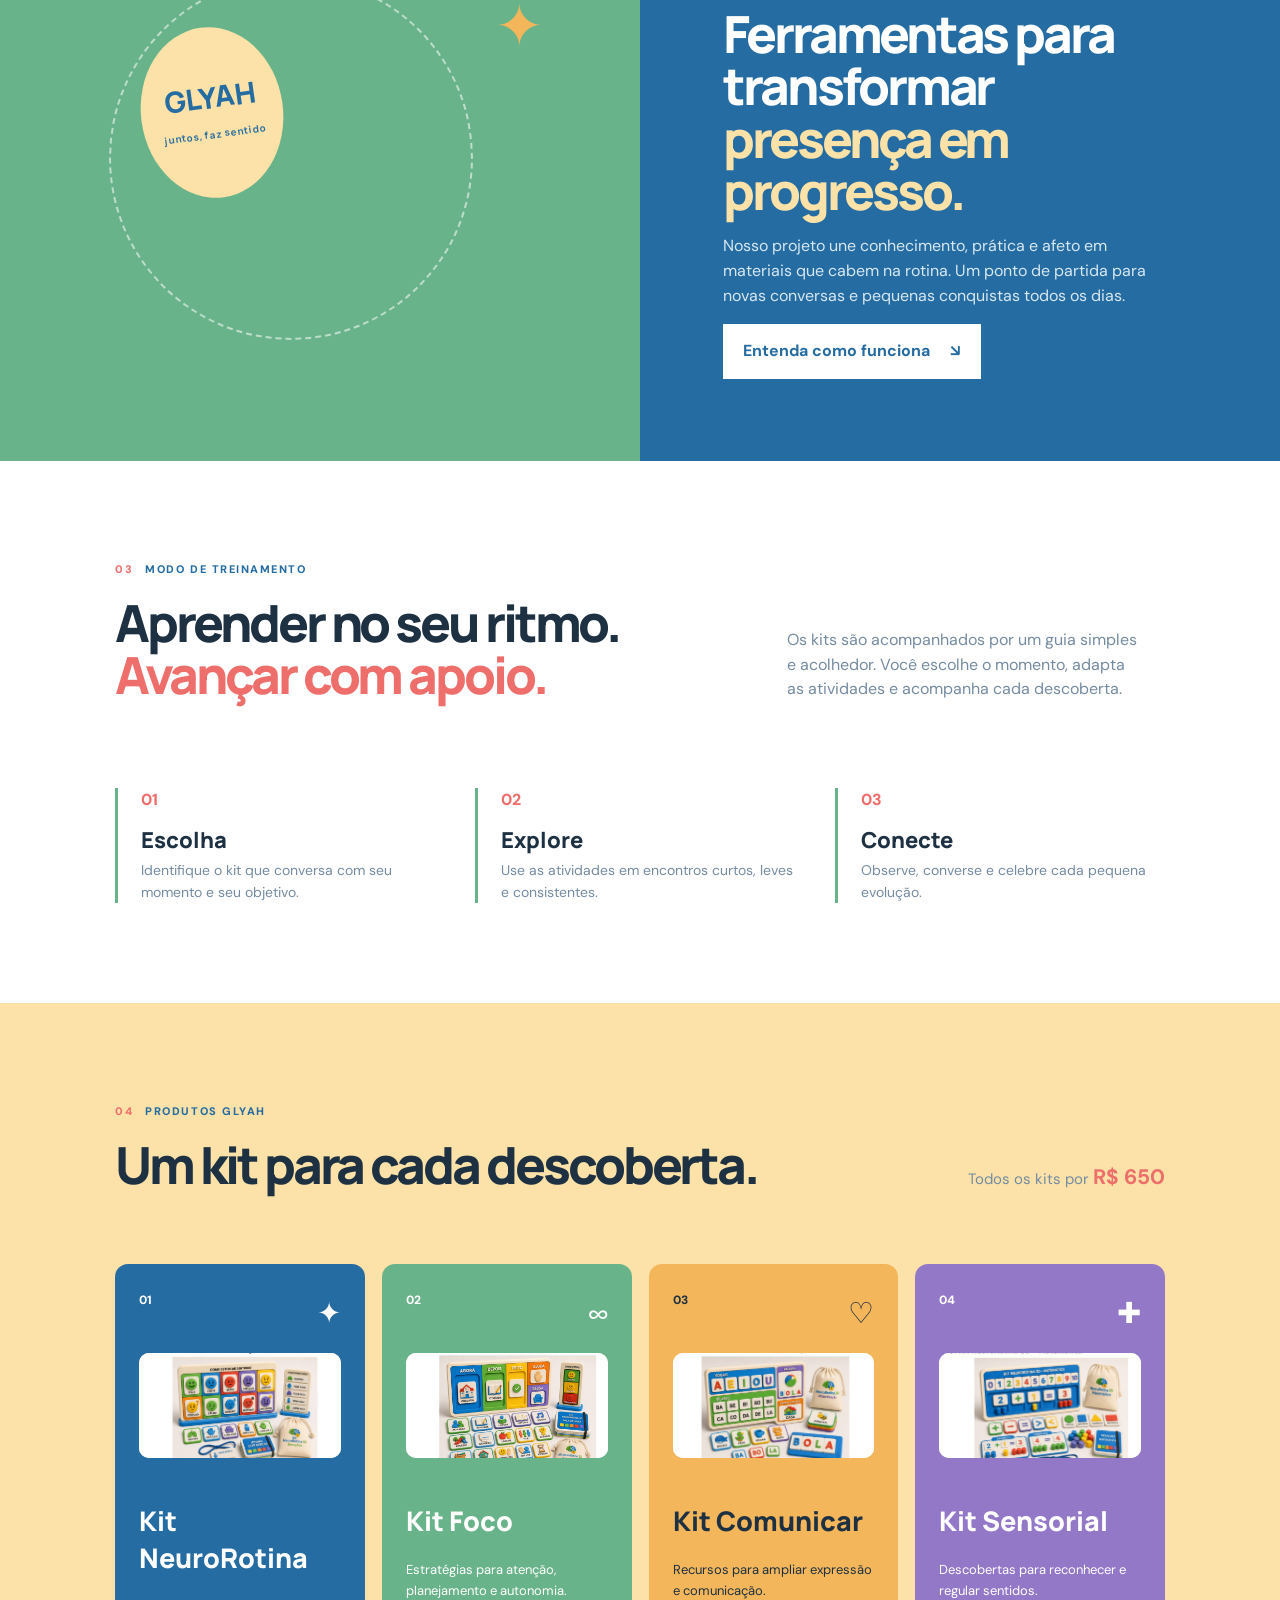
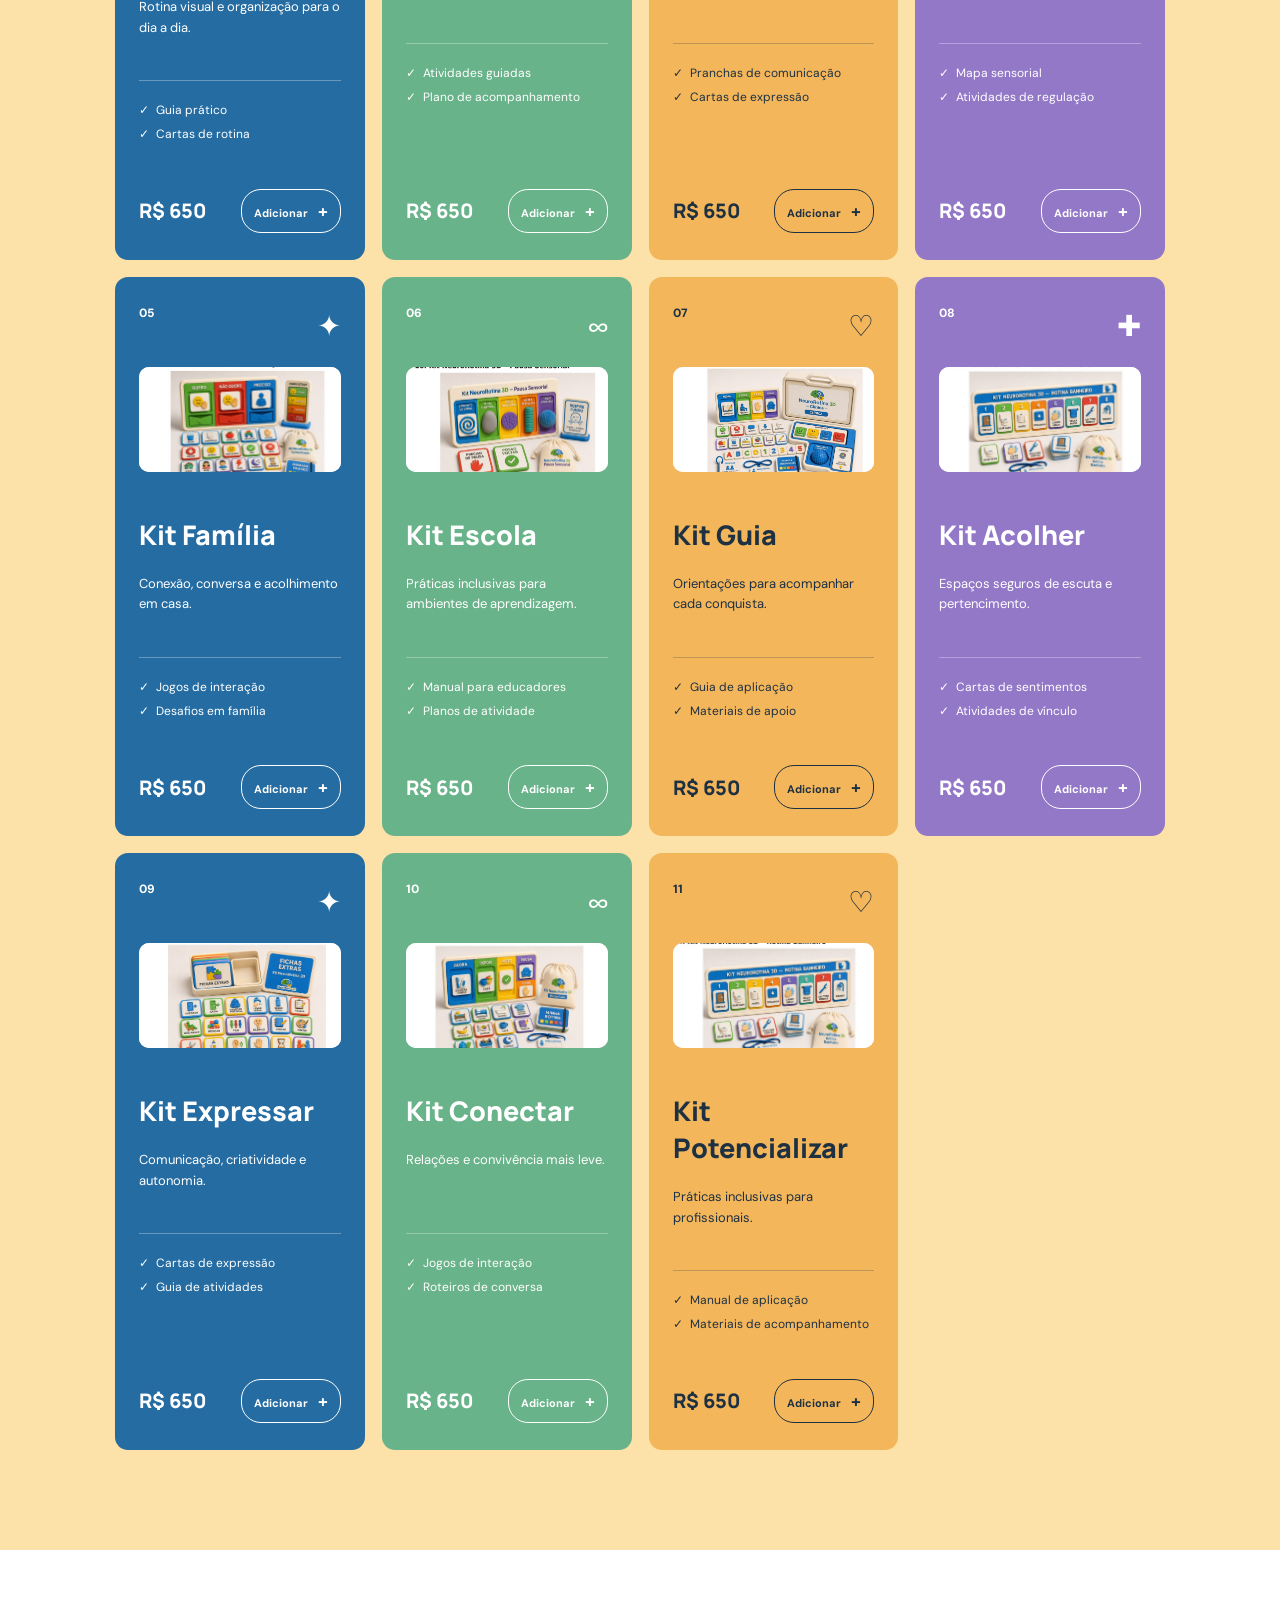
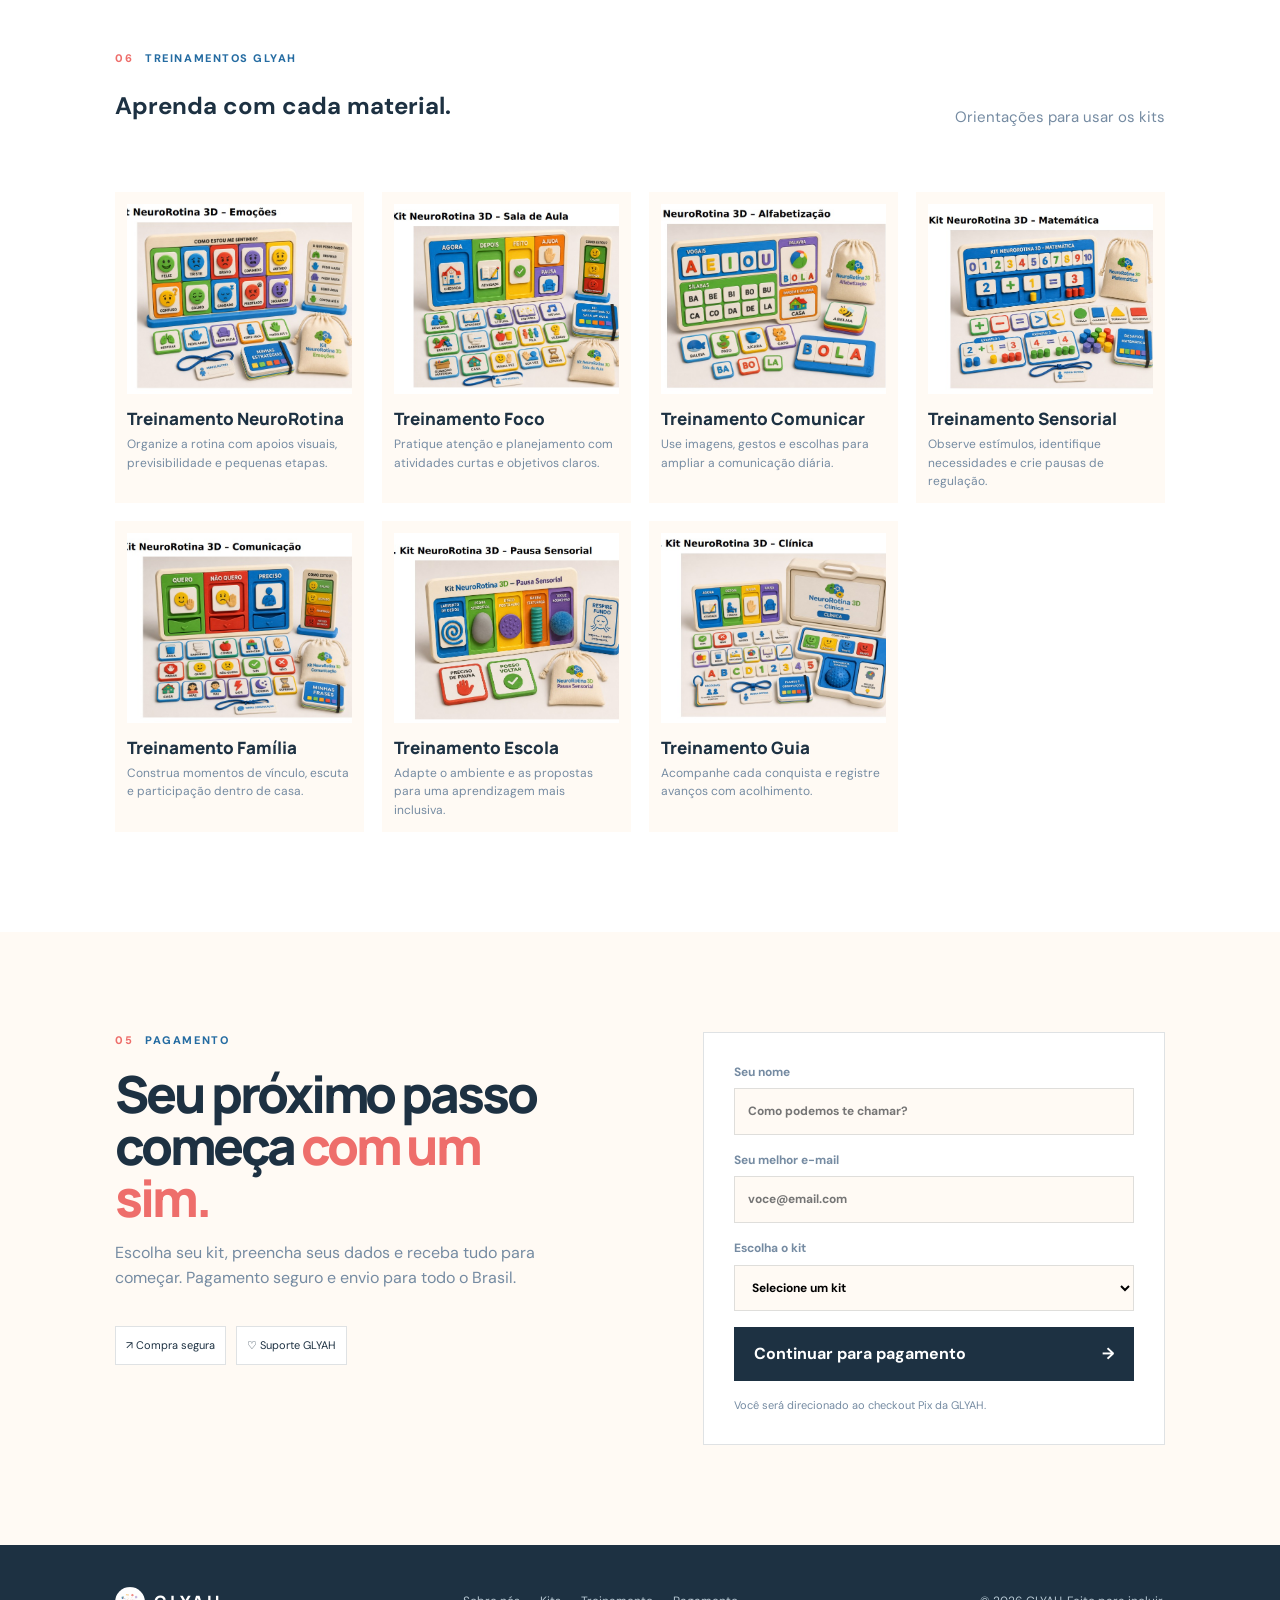
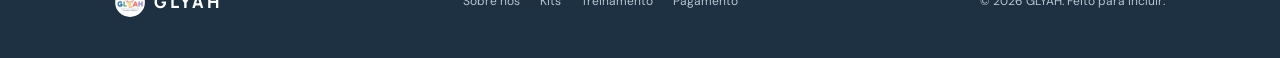
==== commit 47be8538: "Update image for kit 8" ====
--- a/index.html
+++ b/index.html
@@ -76,7 +76,7 @@
         <article class="kit-card kit-blue"><div class="kit-top"><span class="kit-number">05</span><span class="kit-symbol">✦</span></div><img class="kit-image" src="kit-familia.jpeg" alt="Imagem do Kit Família"><h3>Kit Família</h3><p>Conexão, conversa e acolhimento em casa.</p><ul><li>Jogos de interação</li><li>Desafios em família</li></ul><div class="kit-footer"><strong>R$ 650</strong><button class="add-kit" data-kit="Kit Família">Adicionar <span>+</span></button></div></article>
         <article class="kit-card kit-green"><div class="kit-top"><span class="kit-number">06</span><span class="kit-symbol">∞</span></div><img class="kit-image" src="kit-escola.jpeg" alt="Imagem do Kit Escola"><h3>Kit Escola</h3><p>Práticas inclusivas para ambientes de aprendizagem.</p><ul><li>Manual para educadores</li><li>Planos de atividade</li></ul><div class="kit-footer"><strong>R$ 650</strong><button class="add-kit" data-kit="Kit Escola">Adicionar <span>+</span></button></div></article>
         <article class="kit-card kit-yellow"><div class="kit-top"><span class="kit-number">07</span><span class="kit-symbol">♡</span></div><img class="kit-image" src="kit-guia.jpeg" alt="Imagem do Kit Guia"><h3>Kit Guia</h3><p>Orientações para acompanhar cada conquista.</p><ul><li>Guia de aplicação</li><li>Materiais de apoio</li></ul><div class="kit-footer"><strong>R$ 650</strong><button class="add-kit" data-kit="Kit Guia">Adicionar <span>+</span></button></div></article>
-        <article class="kit-card kit-purple"><div class="kit-top"><span class="kit-number">08</span><span class="kit-symbol">✚</span></div><img class="kit-image" src="kit-acolher.jpeg" alt="Imagem do Kit Acolher"><h3>Kit Acolher</h3><p>Espaços seguros de escuta e pertencimento.</p><ul><li>Cartas de sentimentos</li><li>Atividades de vínculo</li></ul><div class="kit-footer"><strong>R$ 650</strong><button class="add-kit" data-kit="Kit Acolher">Adicionar <span>+</span></button></div></article>
+        <article class="kit-card kit-purple"><div class="kit-top"><span class="kit-number">08</span><span class="kit-symbol">✚</span></div><img class="kit-image" src="kit-potencializar.jpeg" alt="Imagem do Kit Acolher"><h3>Kit Acolher</h3><p>Espaços seguros de escuta e pertencimento.</p><ul><li>Cartas de sentimentos</li><li>Atividades de vínculo</li></ul><div class="kit-footer"><strong>R$ 650</strong><button class="add-kit" data-kit="Kit Acolher">Adicionar <span>+</span></button></div></article>
         <article class="kit-card kit-blue"><div class="kit-top"><span class="kit-number">09</span><span class="kit-symbol">✦</span></div><img class="kit-image" src="kit-expressar.jpeg" alt="Imagem do Kit Expressar"><h3>Kit Expressar</h3><p>Comunicação, criatividade e autonomia.</p><ul><li>Cartas de expressão</li><li>Guia de atividades</li></ul><div class="kit-footer"><strong>R$ 650</strong><button class="add-kit" data-kit="Kit Expressar">Adicionar <span>+</span></button></div></article>
         <article class="kit-card kit-green"><div class="kit-top"><span class="kit-number">10</span><span class="kit-symbol">∞</span></div><img class="kit-image" src="kit-conectar.jpeg" alt="Imagem do Kit Conectar"><h3>Kit Conectar</h3><p>Relações e convivência mais leve.</p><ul><li>Jogos de interação</li><li>Roteiros de conversa</li></ul><div class="kit-footer"><strong>R$ 650</strong><button class="add-kit" data-kit="Kit Conectar">Adicionar <span>+</span></button></div></article>
         <article class="kit-card kit-yellow"><div class="kit-top"><span class="kit-number">11</span><span class="kit-symbol">♡</span></div><img class="kit-image" src="kit-potencializar.jpeg" alt="Imagem do Kit Potencializar"><h3>Kit Potencializar</h3><p>Práticas inclusivas para profissionais.</p><ul><li>Manual de aplicação</li><li>Materiais de acompanhamento</li></ul><div class="kit-footer"><strong>R$ 650</strong><button class="add-kit" data-kit="Kit Potencializar">Adicionar <span>+</span></button></div></article>
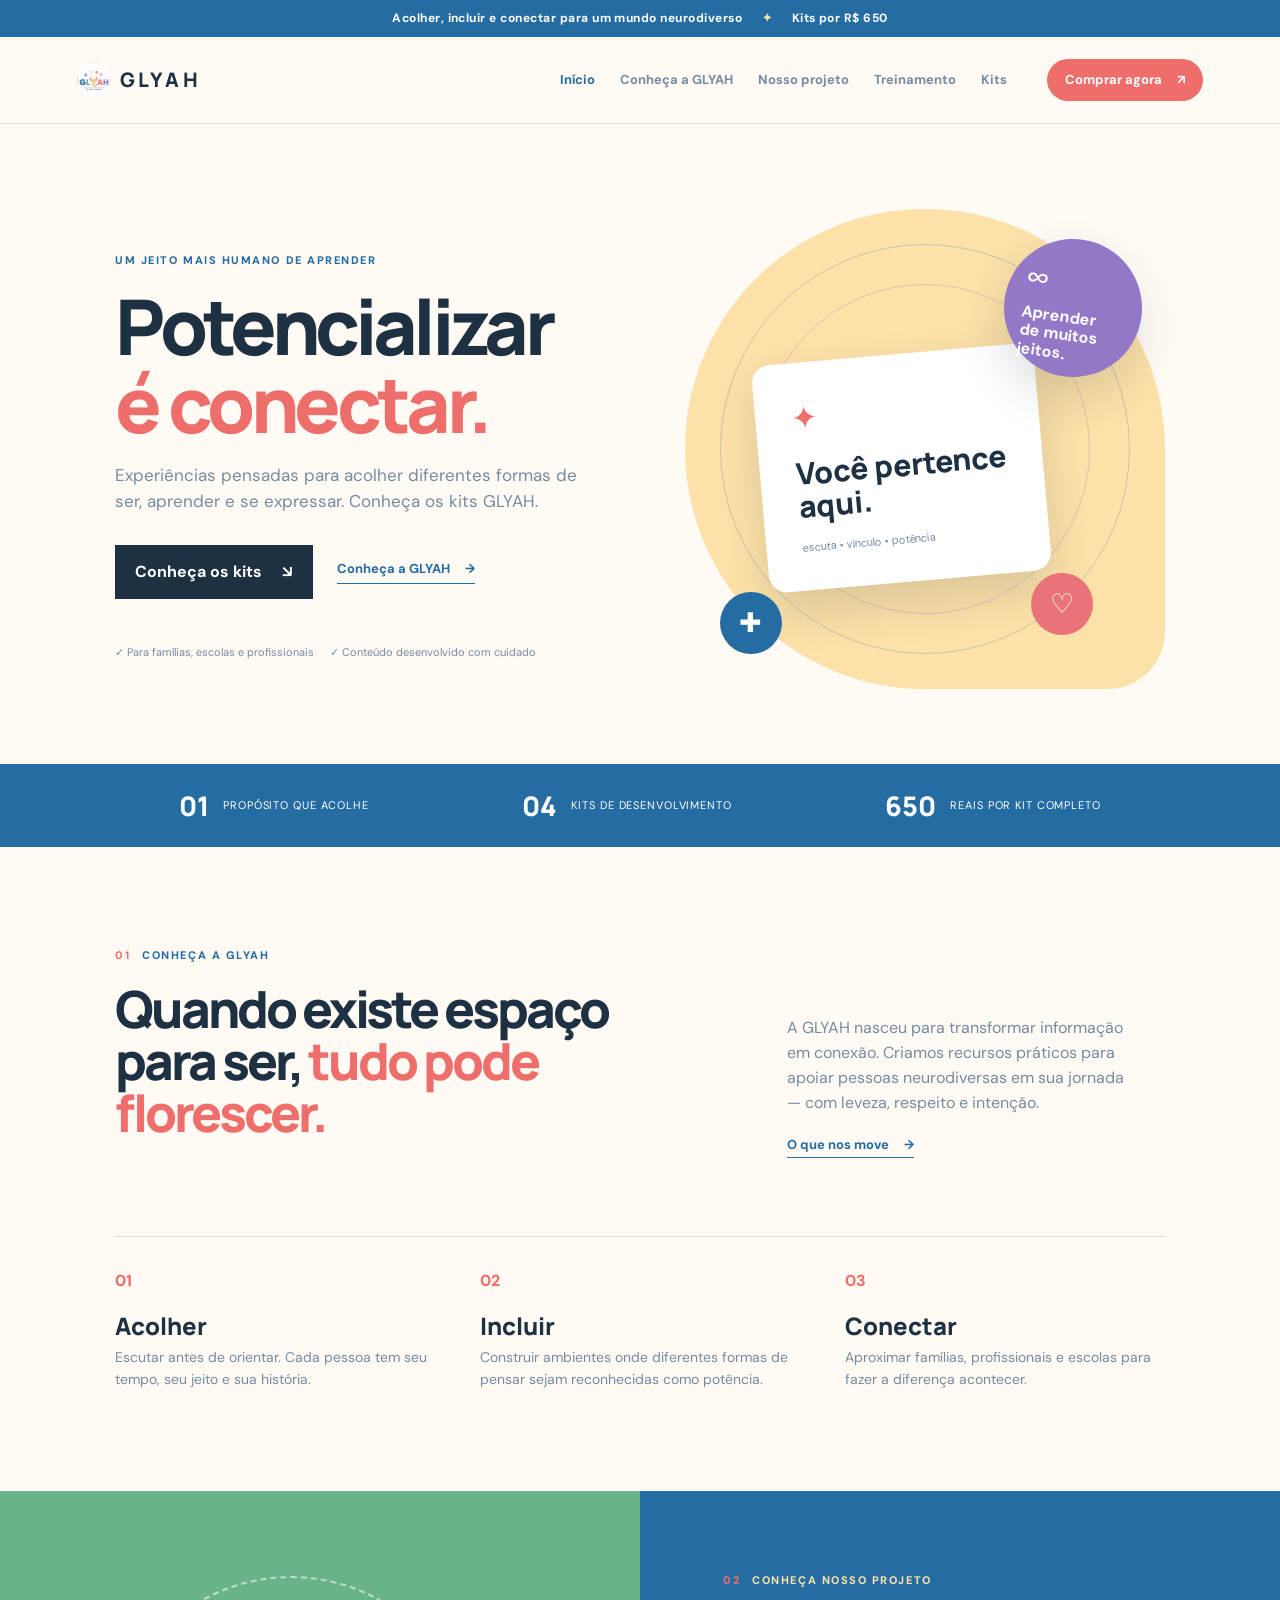
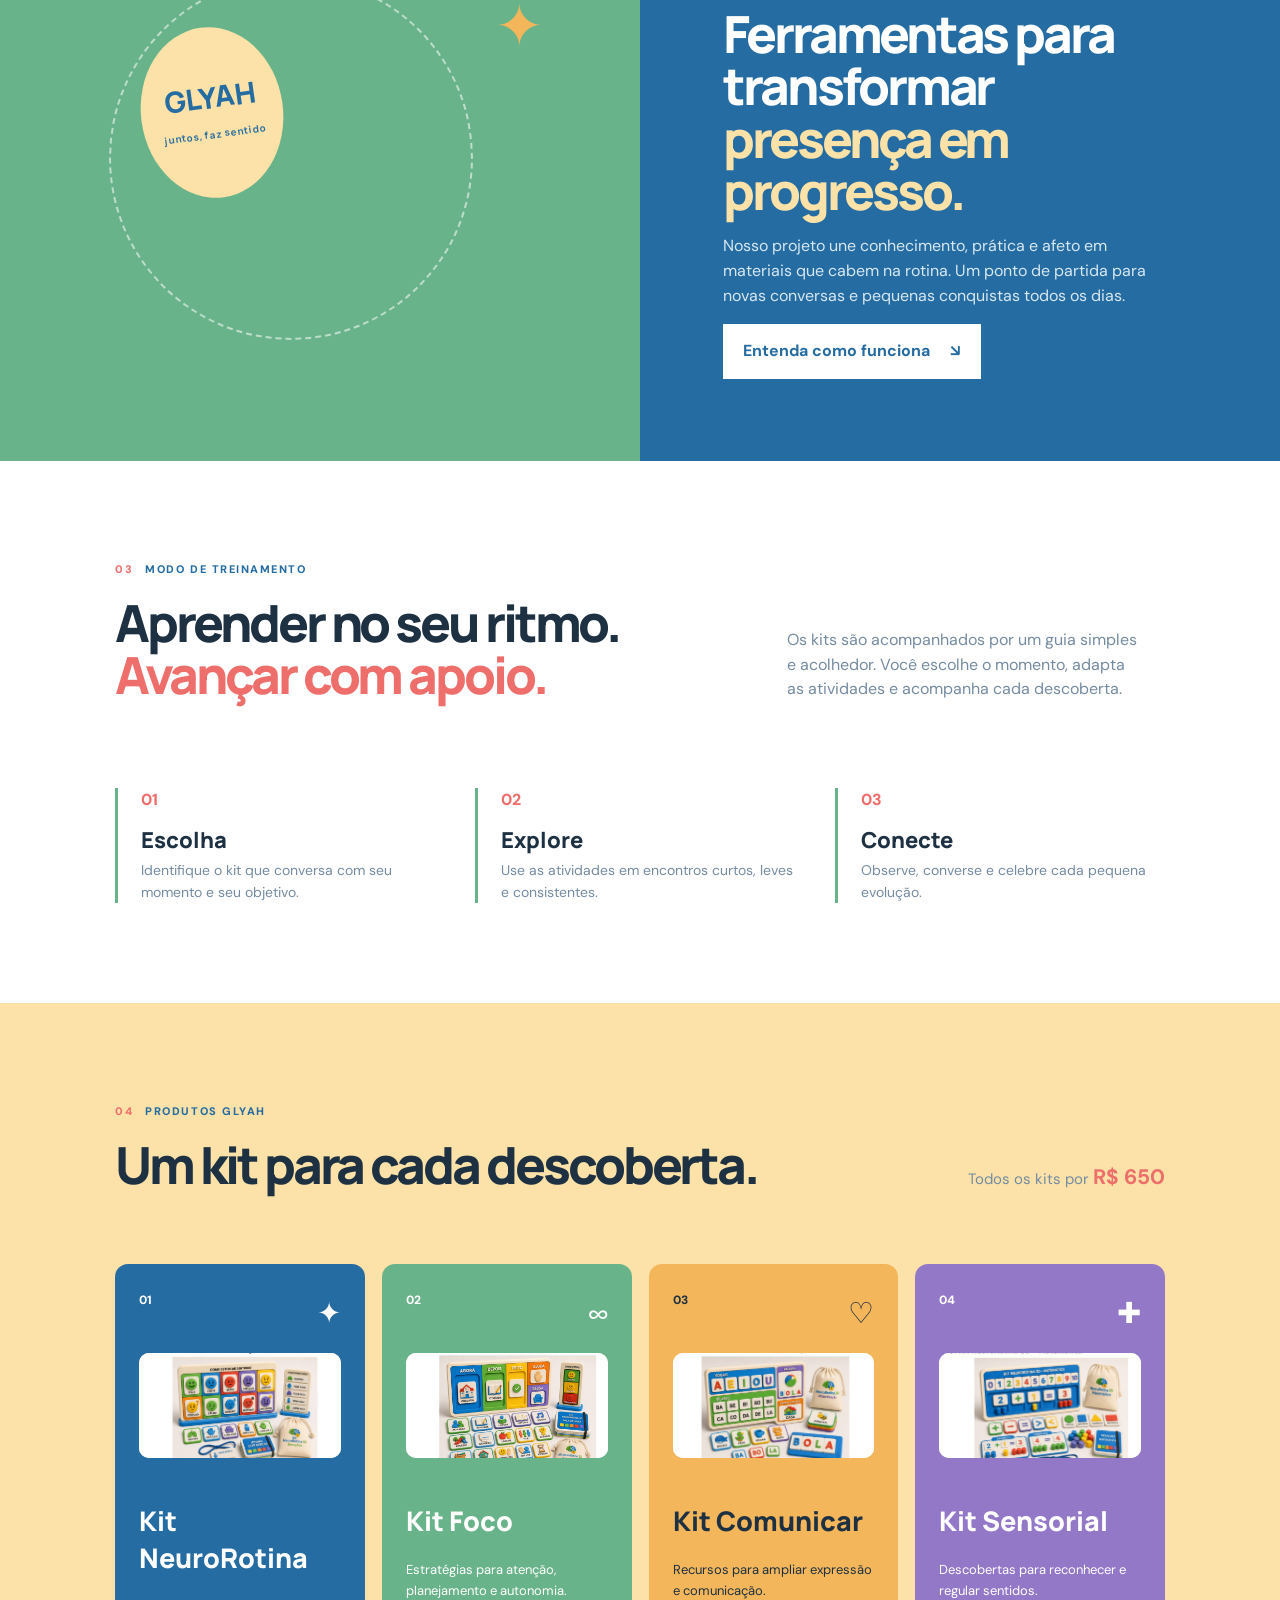
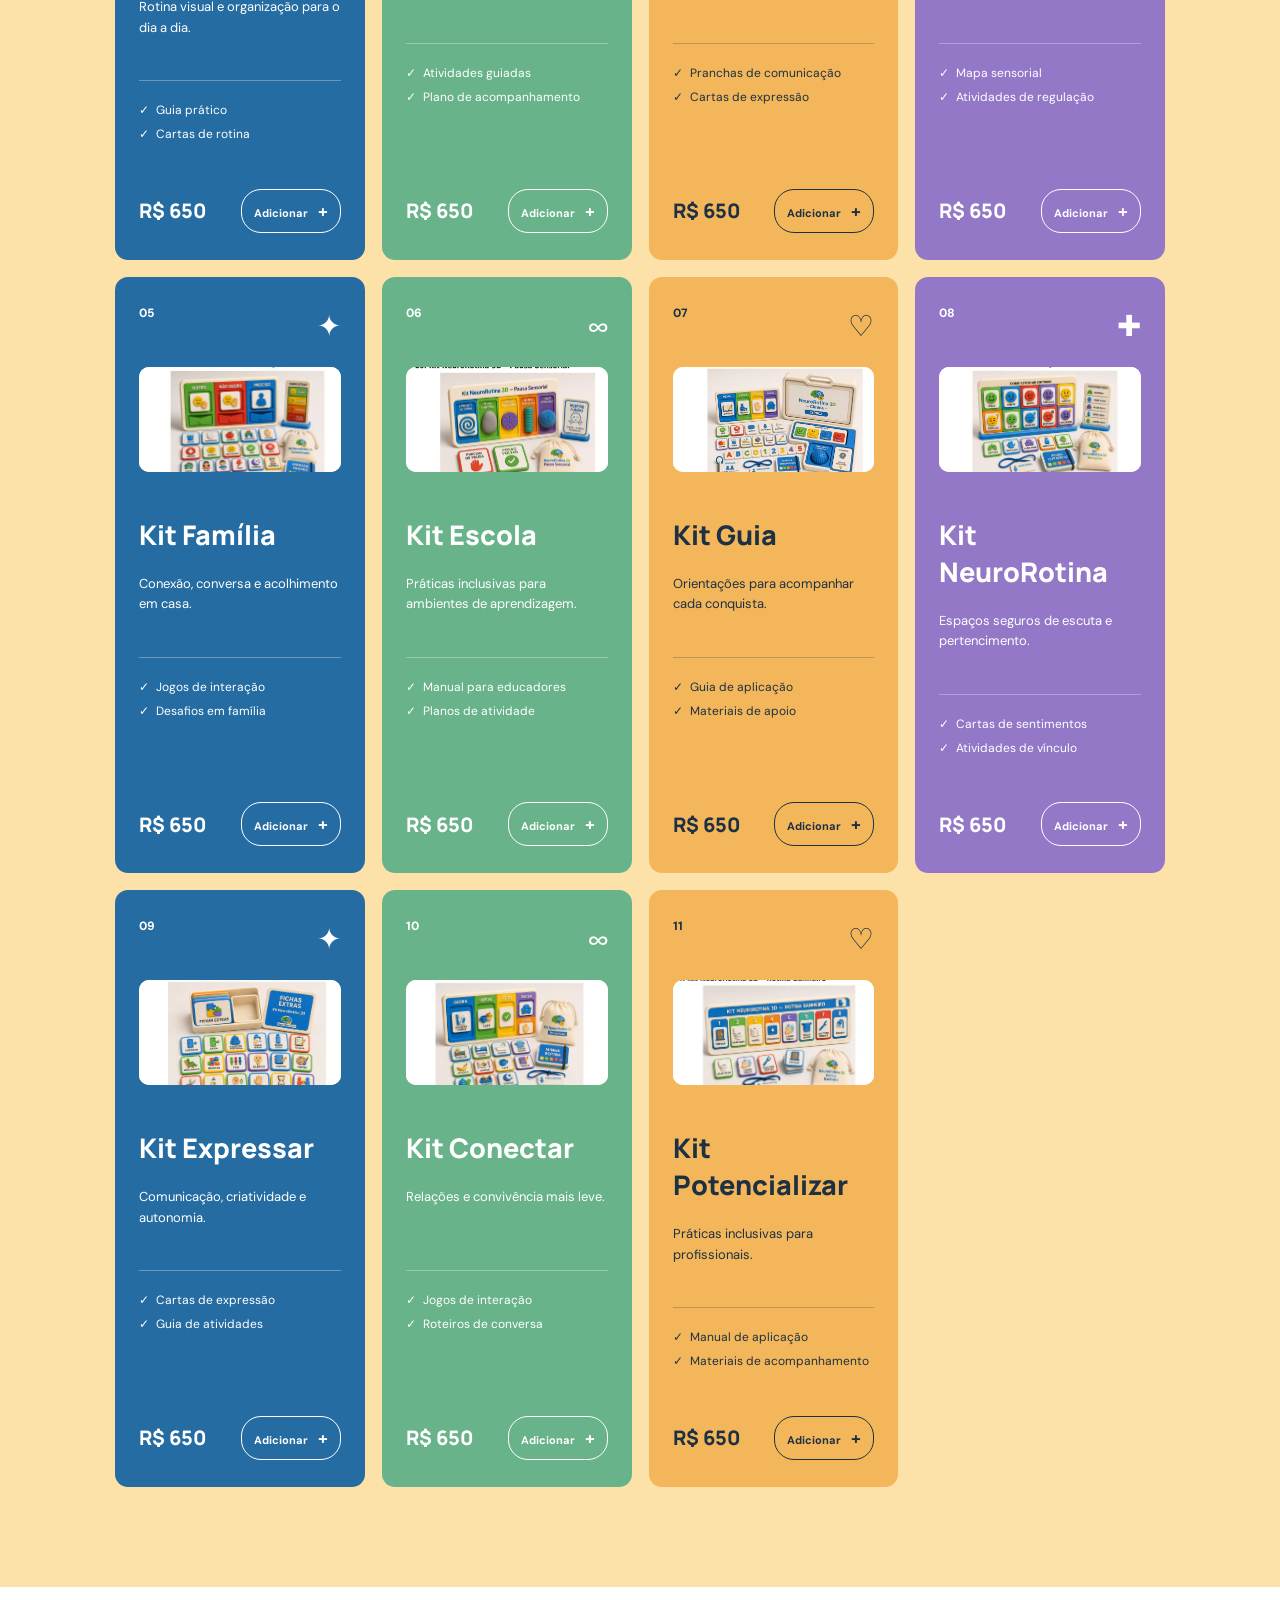
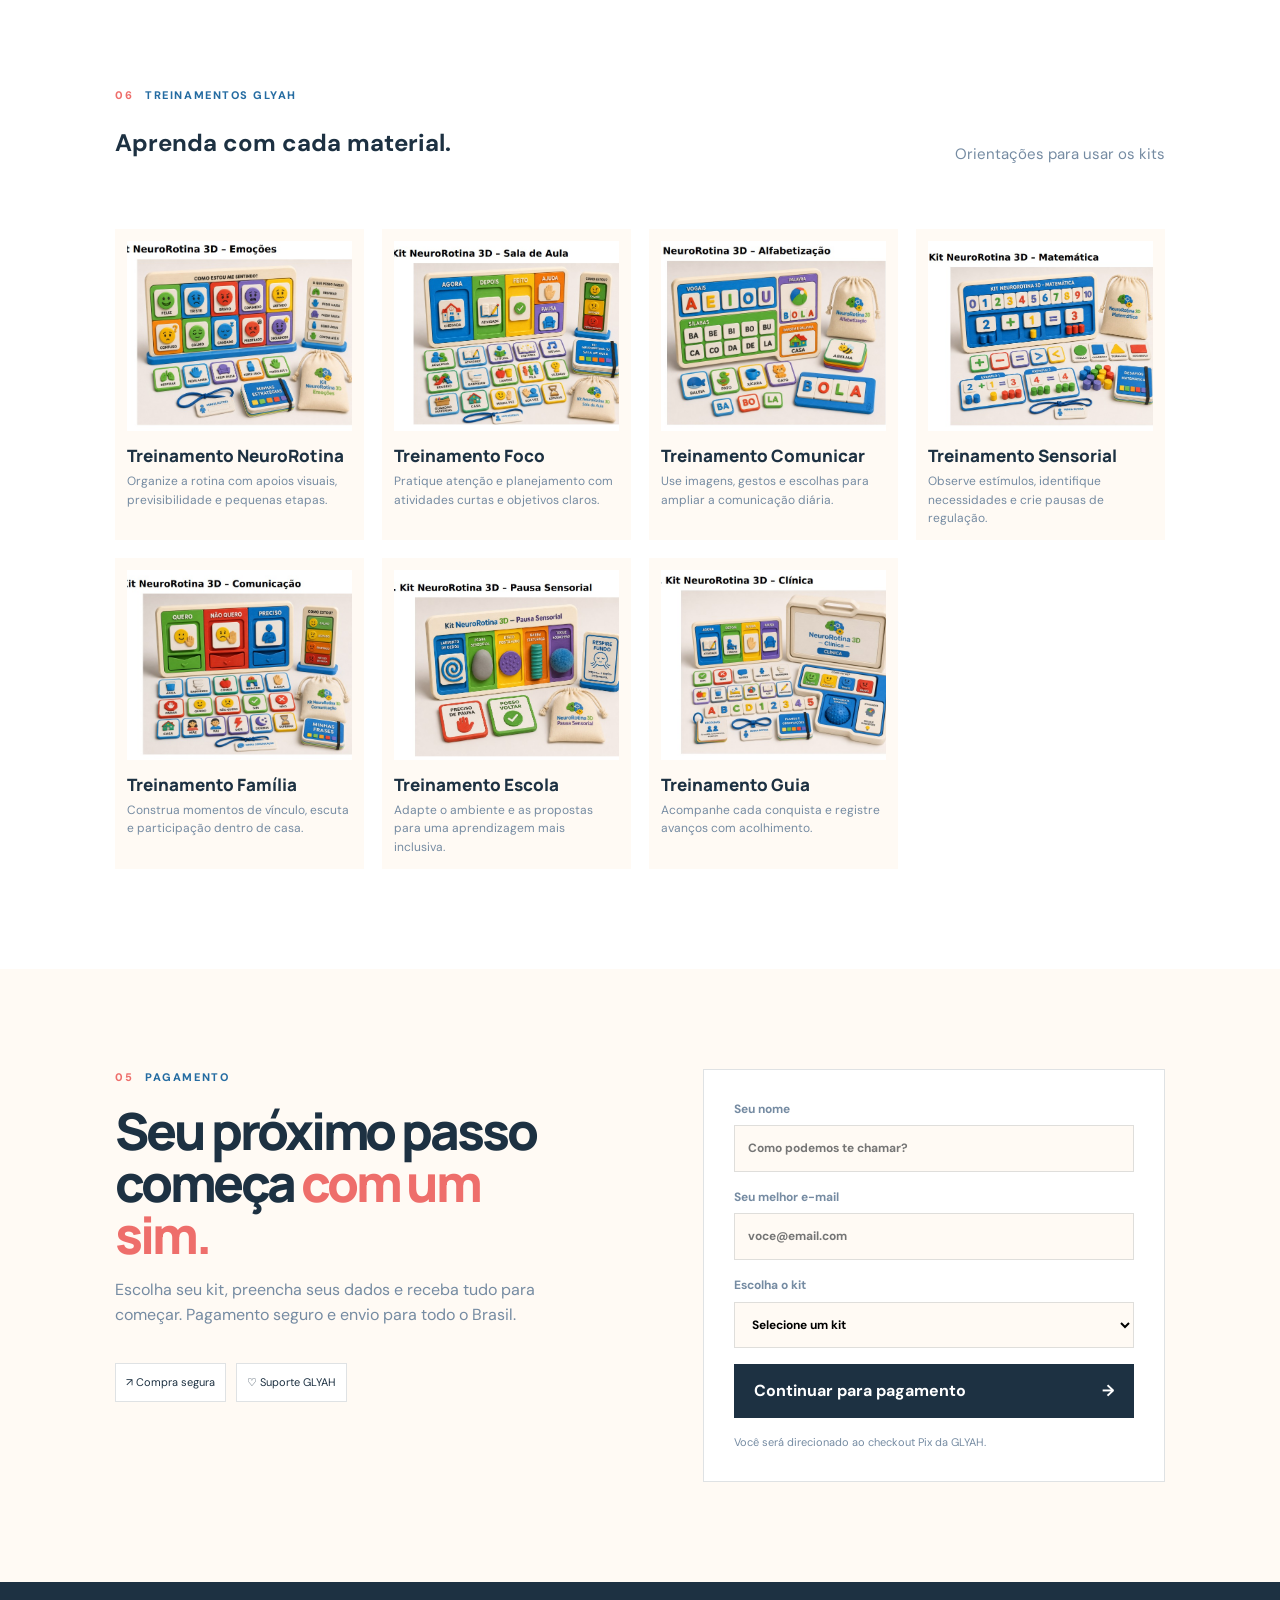
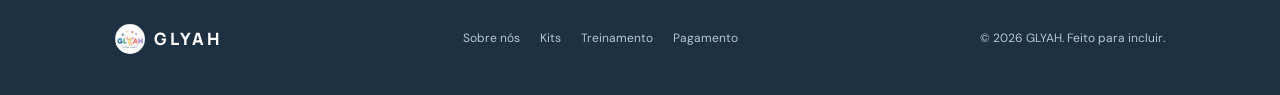
==== commit 17fff469: "Use NeuroRotina image for kit 8" ====
--- a/index.html
+++ b/index.html
@@ -76,7 +76,7 @@
         <article class="kit-card kit-blue"><div class="kit-top"><span class="kit-number">05</span><span class="kit-symbol">✦</span></div><img class="kit-image" src="kit-familia.jpeg" alt="Imagem do Kit Família"><h3>Kit Família</h3><p>Conexão, conversa e acolhimento em casa.</p><ul><li>Jogos de interação</li><li>Desafios em família</li></ul><div class="kit-footer"><strong>R$ 650</strong><button class="add-kit" data-kit="Kit Família">Adicionar <span>+</span></button></div></article>
         <article class="kit-card kit-green"><div class="kit-top"><span class="kit-number">06</span><span class="kit-symbol">∞</span></div><img class="kit-image" src="kit-escola.jpeg" alt="Imagem do Kit Escola"><h3>Kit Escola</h3><p>Práticas inclusivas para ambientes de aprendizagem.</p><ul><li>Manual para educadores</li><li>Planos de atividade</li></ul><div class="kit-footer"><strong>R$ 650</strong><button class="add-kit" data-kit="Kit Escola">Adicionar <span>+</span></button></div></article>
         <article class="kit-card kit-yellow"><div class="kit-top"><span class="kit-number">07</span><span class="kit-symbol">♡</span></div><img class="kit-image" src="kit-guia.jpeg" alt="Imagem do Kit Guia"><h3>Kit Guia</h3><p>Orientações para acompanhar cada conquista.</p><ul><li>Guia de aplicação</li><li>Materiais de apoio</li></ul><div class="kit-footer"><strong>R$ 650</strong><button class="add-kit" data-kit="Kit Guia">Adicionar <span>+</span></button></div></article>
-        <article class="kit-card kit-purple"><div class="kit-top"><span class="kit-number">08</span><span class="kit-symbol">✚</span></div><img class="kit-image" src="kit-potencializar.jpeg" alt="Imagem do Kit Acolher"><h3>Kit Acolher</h3><p>Espaços seguros de escuta e pertencimento.</p><ul><li>Cartas de sentimentos</li><li>Atividades de vínculo</li></ul><div class="kit-footer"><strong>R$ 650</strong><button class="add-kit" data-kit="Kit Acolher">Adicionar <span>+</span></button></div></article>
+        <article class="kit-card kit-purple"><div class="kit-top"><span class="kit-number">08</span><span class="kit-symbol">✚</span></div><img class="kit-image" src="kit-neurorotina.jpeg" alt="Imagem do Kit NeuroRotina"><h3>Kit NeuroRotina</h3><p>Espaços seguros de escuta e pertencimento.</p><ul><li>Cartas de sentimentos</li><li>Atividades de vínculo</li></ul><div class="kit-footer"><strong>R$ 650</strong><button class="add-kit" data-kit="Kit NeuroRotina">Adicionar <span>+</span></button></div></article>
         <article class="kit-card kit-blue"><div class="kit-top"><span class="kit-number">09</span><span class="kit-symbol">✦</span></div><img class="kit-image" src="kit-expressar.jpeg" alt="Imagem do Kit Expressar"><h3>Kit Expressar</h3><p>Comunicação, criatividade e autonomia.</p><ul><li>Cartas de expressão</li><li>Guia de atividades</li></ul><div class="kit-footer"><strong>R$ 650</strong><button class="add-kit" data-kit="Kit Expressar">Adicionar <span>+</span></button></div></article>
         <article class="kit-card kit-green"><div class="kit-top"><span class="kit-number">10</span><span class="kit-symbol">∞</span></div><img class="kit-image" src="kit-conectar.jpeg" alt="Imagem do Kit Conectar"><h3>Kit Conectar</h3><p>Relações e convivência mais leve.</p><ul><li>Jogos de interação</li><li>Roteiros de conversa</li></ul><div class="kit-footer"><strong>R$ 650</strong><button class="add-kit" data-kit="Kit Conectar">Adicionar <span>+</span></button></div></article>
         <article class="kit-card kit-yellow"><div class="kit-top"><span class="kit-number">11</span><span class="kit-symbol">♡</span></div><img class="kit-image" src="kit-potencializar.jpeg" alt="Imagem do Kit Potencializar"><h3>Kit Potencializar</h3><p>Práticas inclusivas para profissionais.</p><ul><li>Manual de aplicação</li><li>Materiais de acompanhamento</li></ul><div class="kit-footer"><strong>R$ 650</strong><button class="add-kit" data-kit="Kit Potencializar">Adicionar <span>+</span></button></div></article>
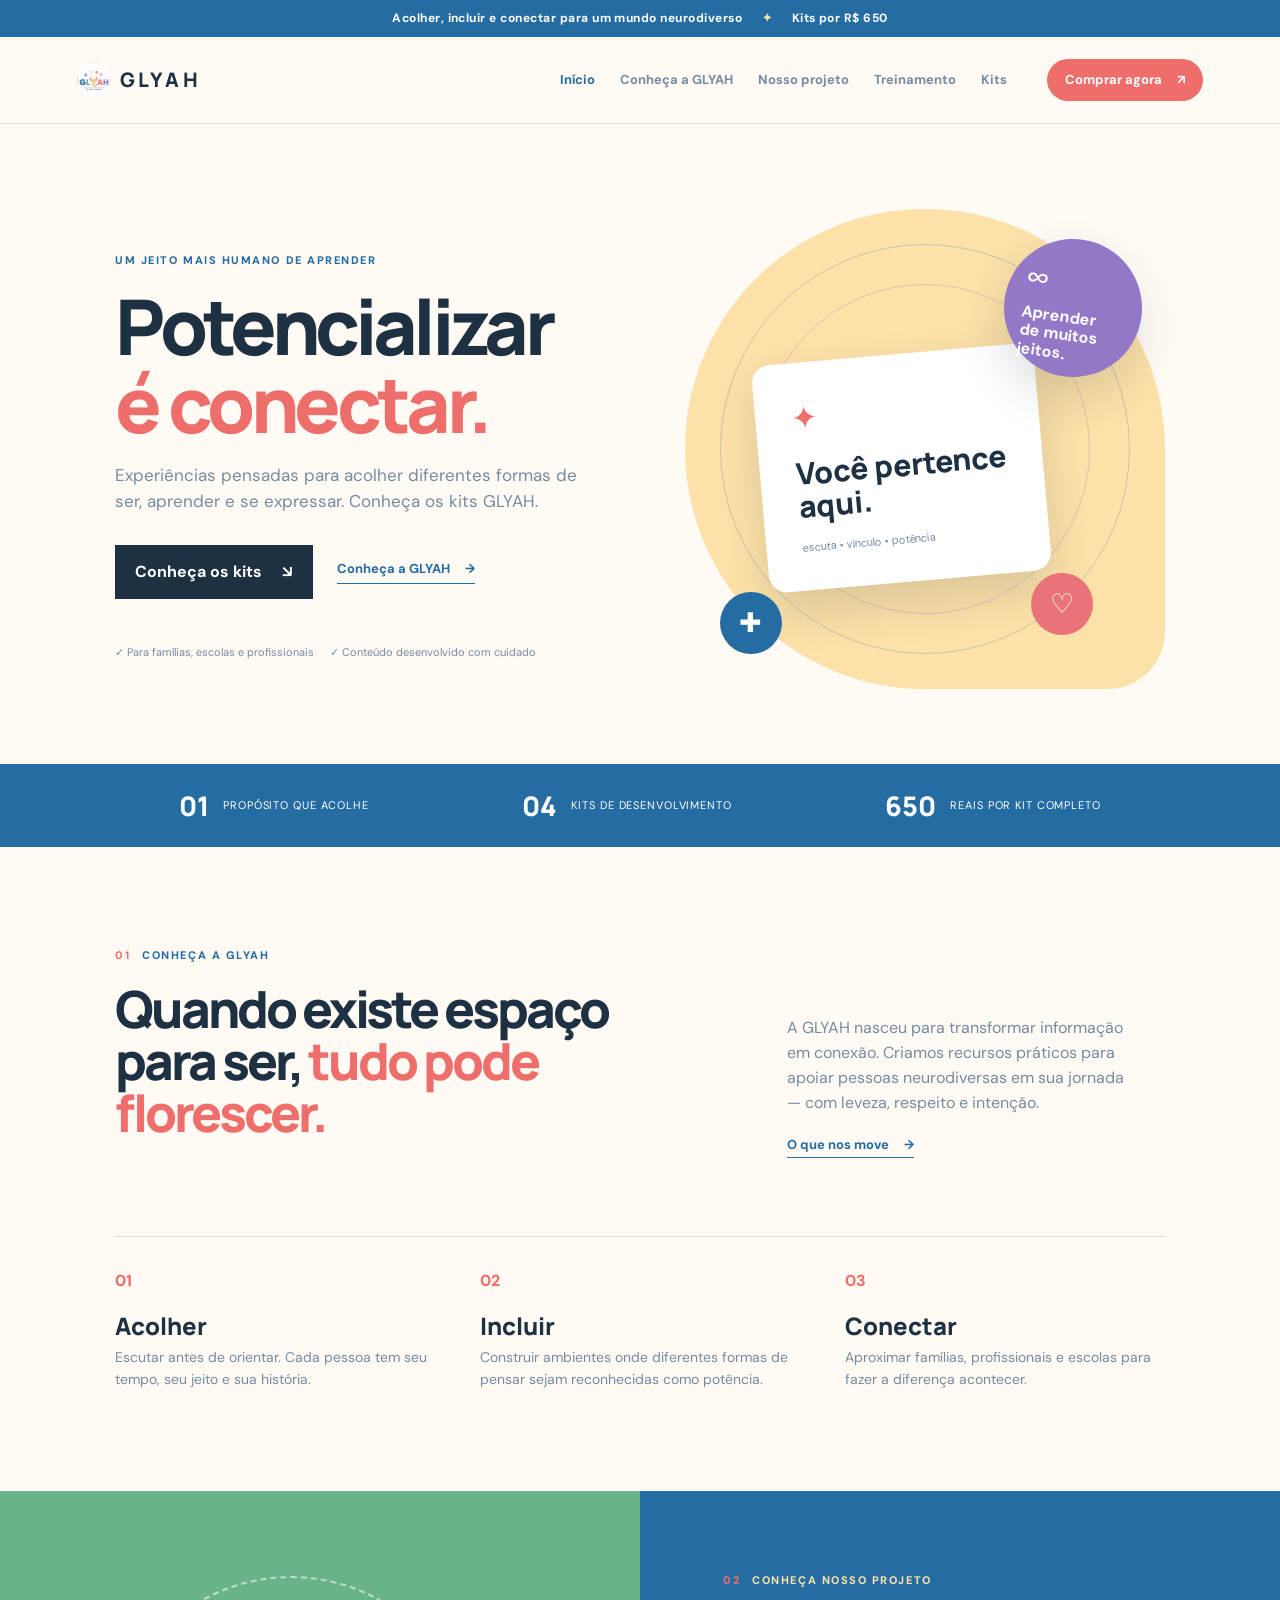
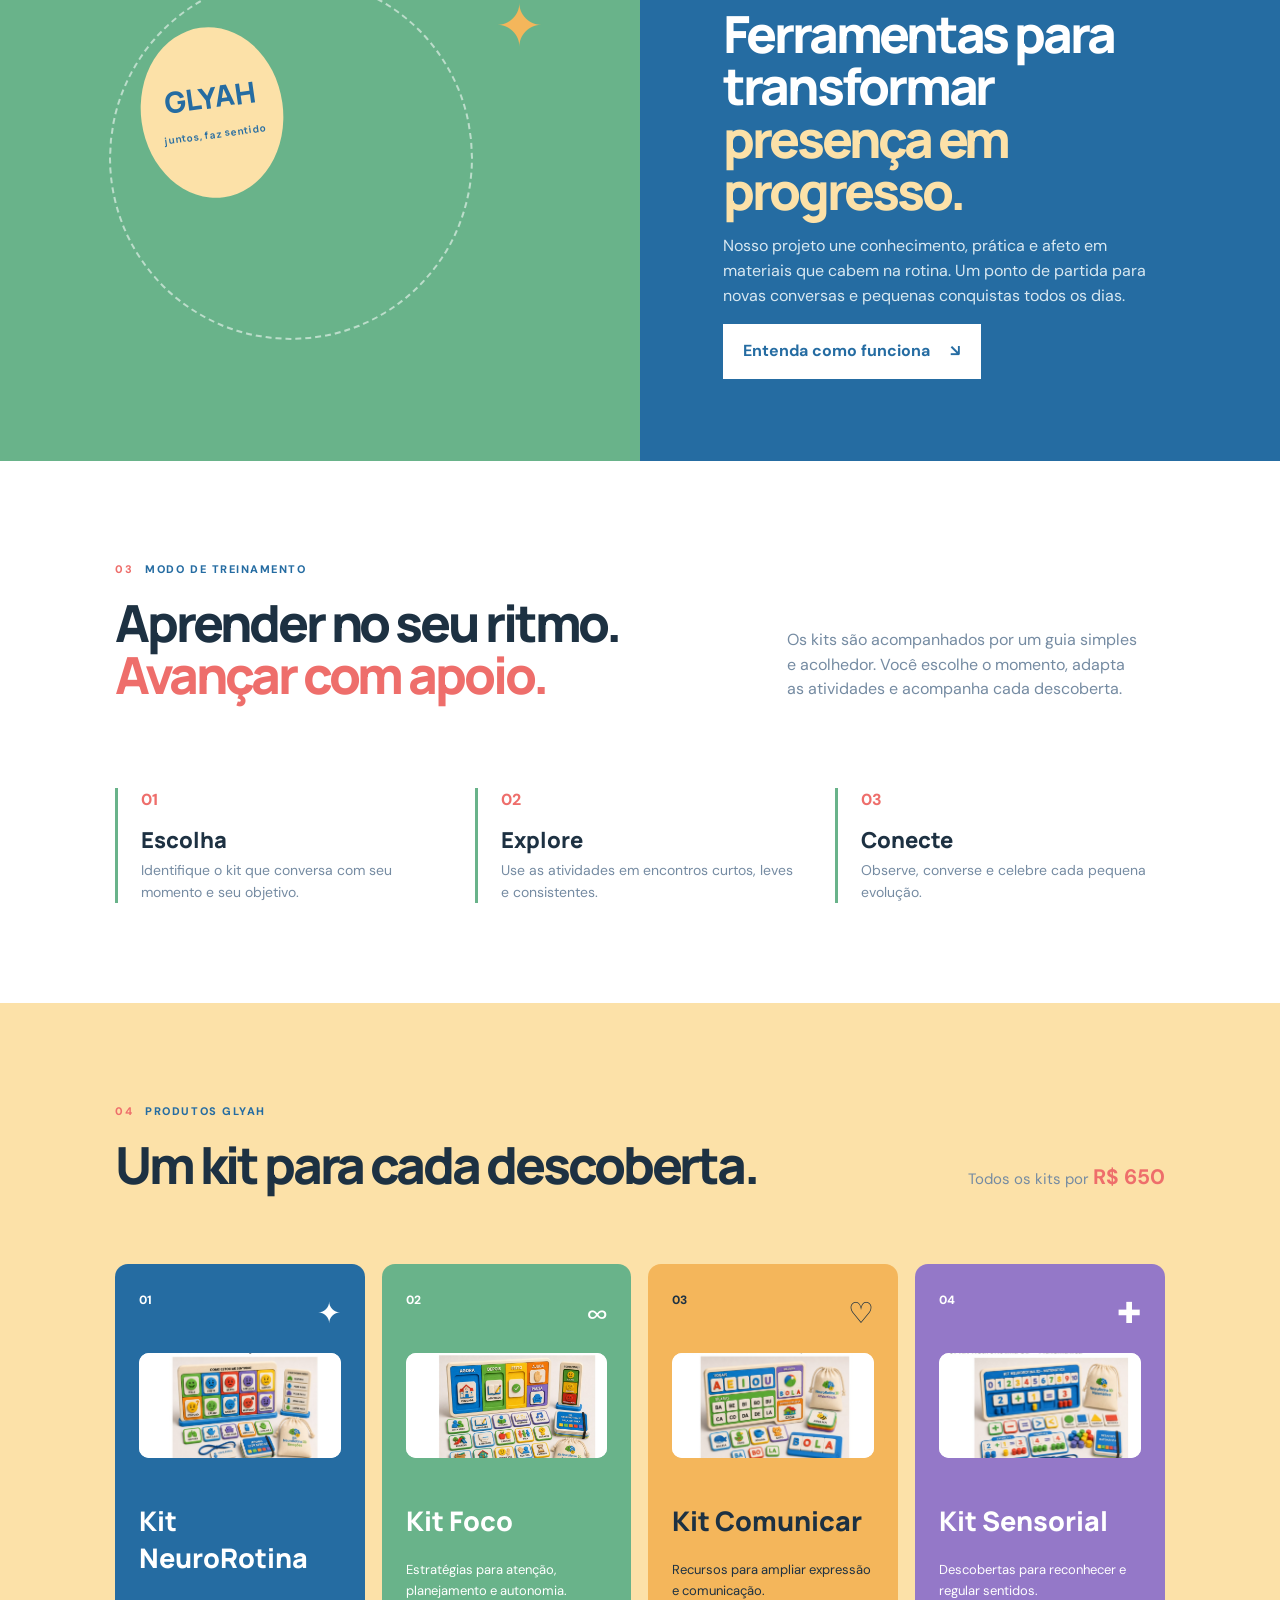
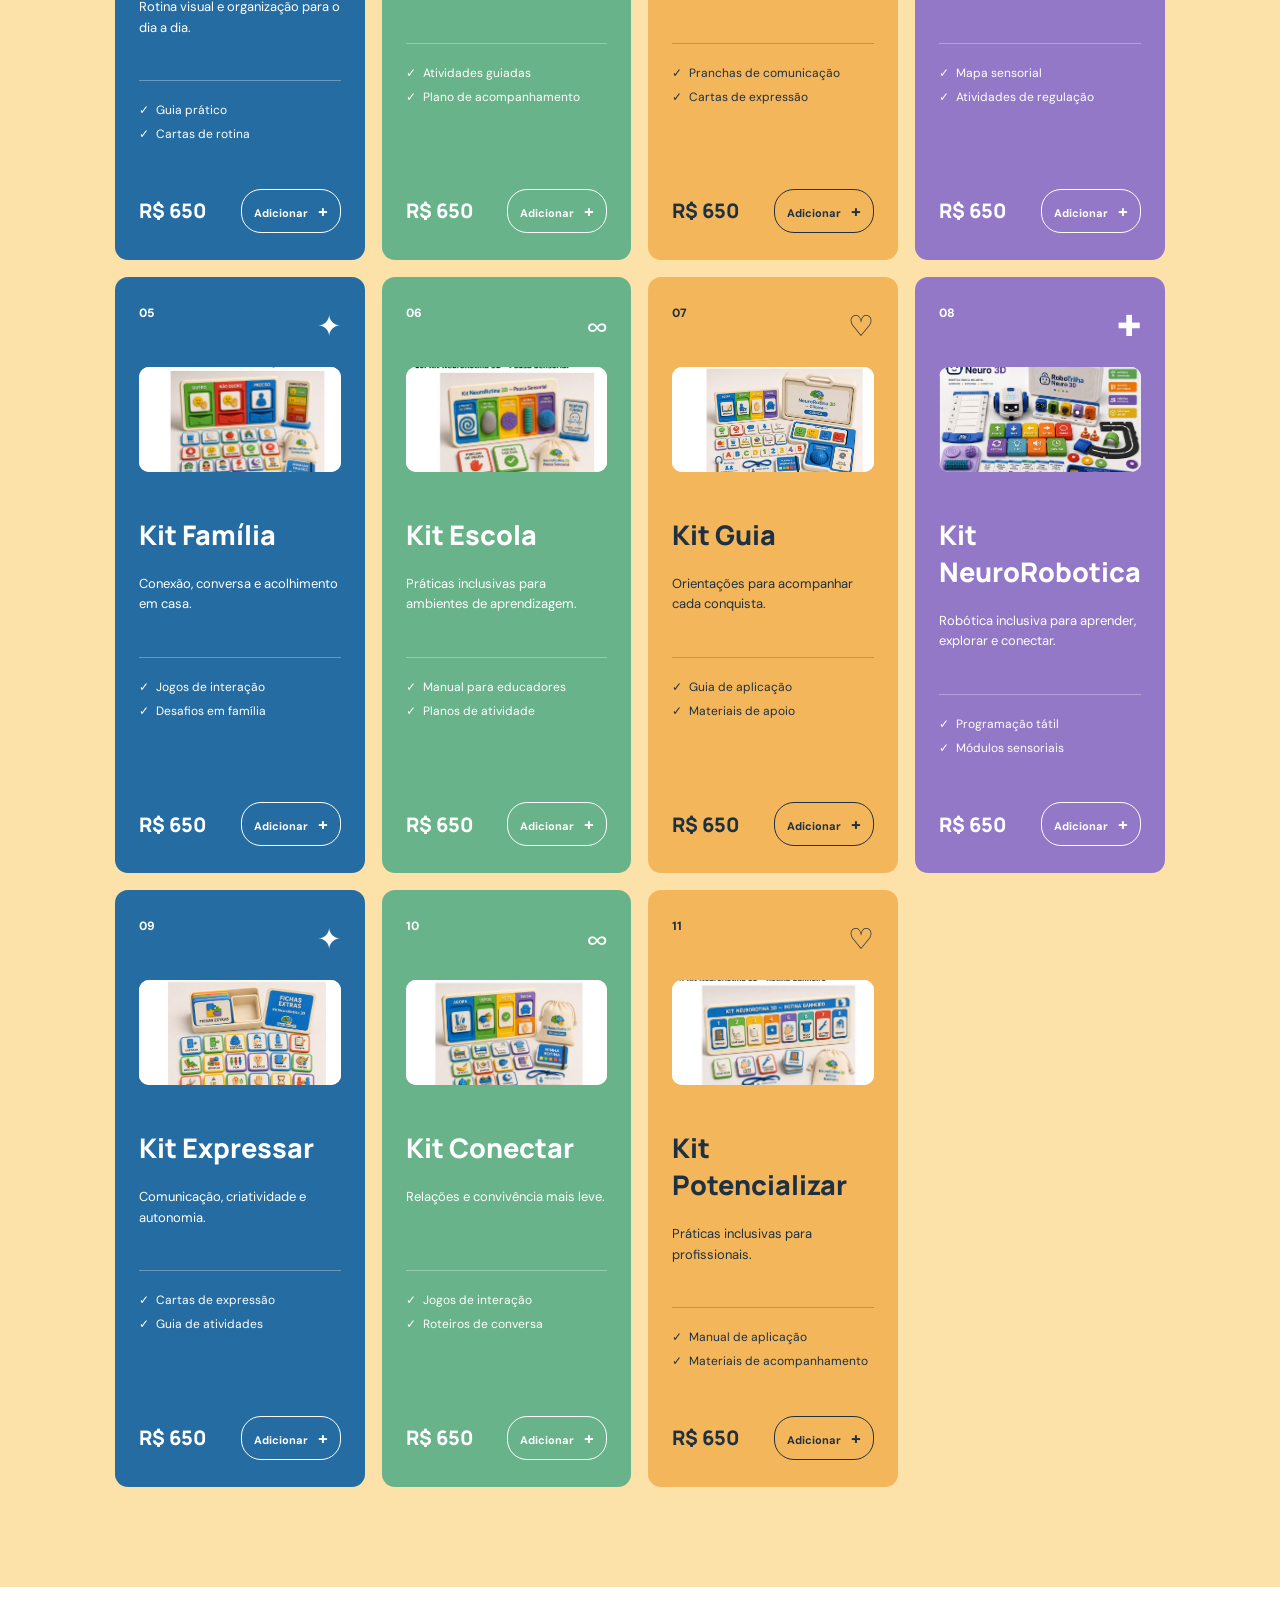
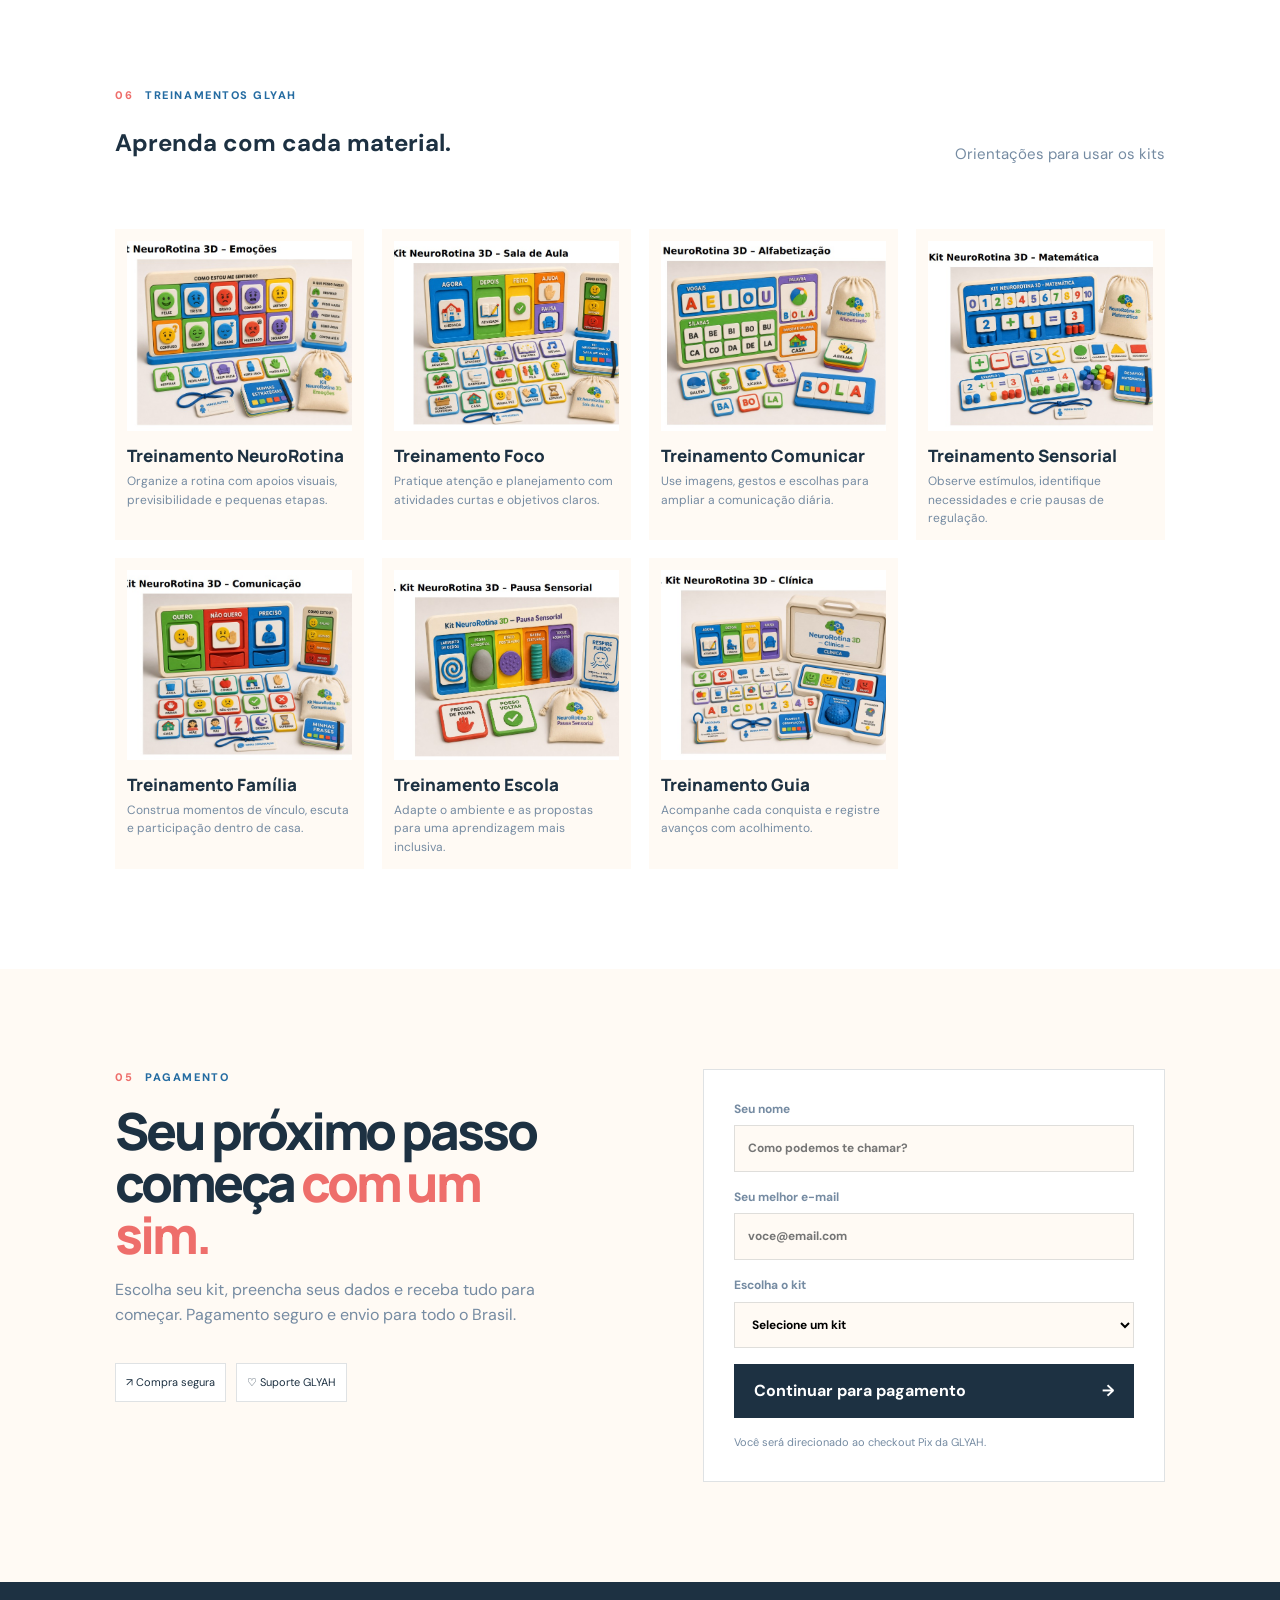
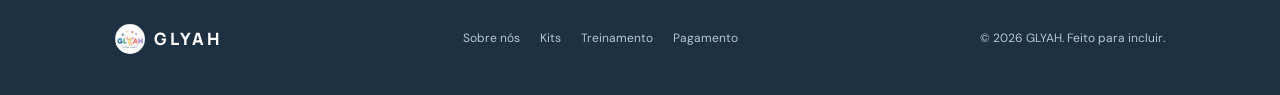
==== commit 820a8955: "Add Kit NeuroRobotica image" ====
--- a/index.html
+++ b/index.html
@@ -76,7 +76,7 @@
         <article class="kit-card kit-blue"><div class="kit-top"><span class="kit-number">05</span><span class="kit-symbol">✦</span></div><img class="kit-image" src="kit-familia.jpeg" alt="Imagem do Kit Família"><h3>Kit Família</h3><p>Conexão, conversa e acolhimento em casa.</p><ul><li>Jogos de interação</li><li>Desafios em família</li></ul><div class="kit-footer"><strong>R$ 650</strong><button class="add-kit" data-kit="Kit Família">Adicionar <span>+</span></button></div></article>
         <article class="kit-card kit-green"><div class="kit-top"><span class="kit-number">06</span><span class="kit-symbol">∞</span></div><img class="kit-image" src="kit-escola.jpeg" alt="Imagem do Kit Escola"><h3>Kit Escola</h3><p>Práticas inclusivas para ambientes de aprendizagem.</p><ul><li>Manual para educadores</li><li>Planos de atividade</li></ul><div class="kit-footer"><strong>R$ 650</strong><button class="add-kit" data-kit="Kit Escola">Adicionar <span>+</span></button></div></article>
         <article class="kit-card kit-yellow"><div class="kit-top"><span class="kit-number">07</span><span class="kit-symbol">♡</span></div><img class="kit-image" src="kit-guia.jpeg" alt="Imagem do Kit Guia"><h3>Kit Guia</h3><p>Orientações para acompanhar cada conquista.</p><ul><li>Guia de aplicação</li><li>Materiais de apoio</li></ul><div class="kit-footer"><strong>R$ 650</strong><button class="add-kit" data-kit="Kit Guia">Adicionar <span>+</span></button></div></article>
-        <article class="kit-card kit-purple"><div class="kit-top"><span class="kit-number">08</span><span class="kit-symbol">✚</span></div><img class="kit-image" src="kit-neurorotina.jpeg" alt="Imagem do Kit NeuroRotina"><h3>Kit NeuroRotina</h3><p>Espaços seguros de escuta e pertencimento.</p><ul><li>Cartas de sentimentos</li><li>Atividades de vínculo</li></ul><div class="kit-footer"><strong>R$ 650</strong><button class="add-kit" data-kit="Kit NeuroRotina">Adicionar <span>+</span></button></div></article>
+        <article class="kit-card kit-purple"><div class="kit-top"><span class="kit-number">08</span><span class="kit-symbol">✚</span></div><img class="kit-image" src="kit-neurorobotica.png" alt="Imagem do Kit NeuroRobotica"><h3>Kit NeuroRobotica</h3><p>Robótica inclusiva para aprender, explorar e conectar.</p><ul><li>Programação tátil</li><li>Módulos sensoriais</li></ul><div class="kit-footer"><strong>R$ 650</strong><button class="add-kit" data-kit="Kit NeuroRobotica">Adicionar <span>+</span></button></div></article>
         <article class="kit-card kit-blue"><div class="kit-top"><span class="kit-number">09</span><span class="kit-symbol">✦</span></div><img class="kit-image" src="kit-expressar.jpeg" alt="Imagem do Kit Expressar"><h3>Kit Expressar</h3><p>Comunicação, criatividade e autonomia.</p><ul><li>Cartas de expressão</li><li>Guia de atividades</li></ul><div class="kit-footer"><strong>R$ 650</strong><button class="add-kit" data-kit="Kit Expressar">Adicionar <span>+</span></button></div></article>
         <article class="kit-card kit-green"><div class="kit-top"><span class="kit-number">10</span><span class="kit-symbol">∞</span></div><img class="kit-image" src="kit-conectar.jpeg" alt="Imagem do Kit Conectar"><h3>Kit Conectar</h3><p>Relações e convivência mais leve.</p><ul><li>Jogos de interação</li><li>Roteiros de conversa</li></ul><div class="kit-footer"><strong>R$ 650</strong><button class="add-kit" data-kit="Kit Conectar">Adicionar <span>+</span></button></div></article>
         <article class="kit-card kit-yellow"><div class="kit-top"><span class="kit-number">11</span><span class="kit-symbol">♡</span></div><img class="kit-image" src="kit-potencializar.jpeg" alt="Imagem do Kit Potencializar"><h3>Kit Potencializar</h3><p>Práticas inclusivas para profissionais.</p><ul><li>Manual de aplicação</li><li>Materiais de acompanhamento</li></ul><div class="kit-footer"><strong>R$ 650</strong><button class="add-kit" data-kit="Kit Potencializar">Adicionar <span>+</span></button></div></article>
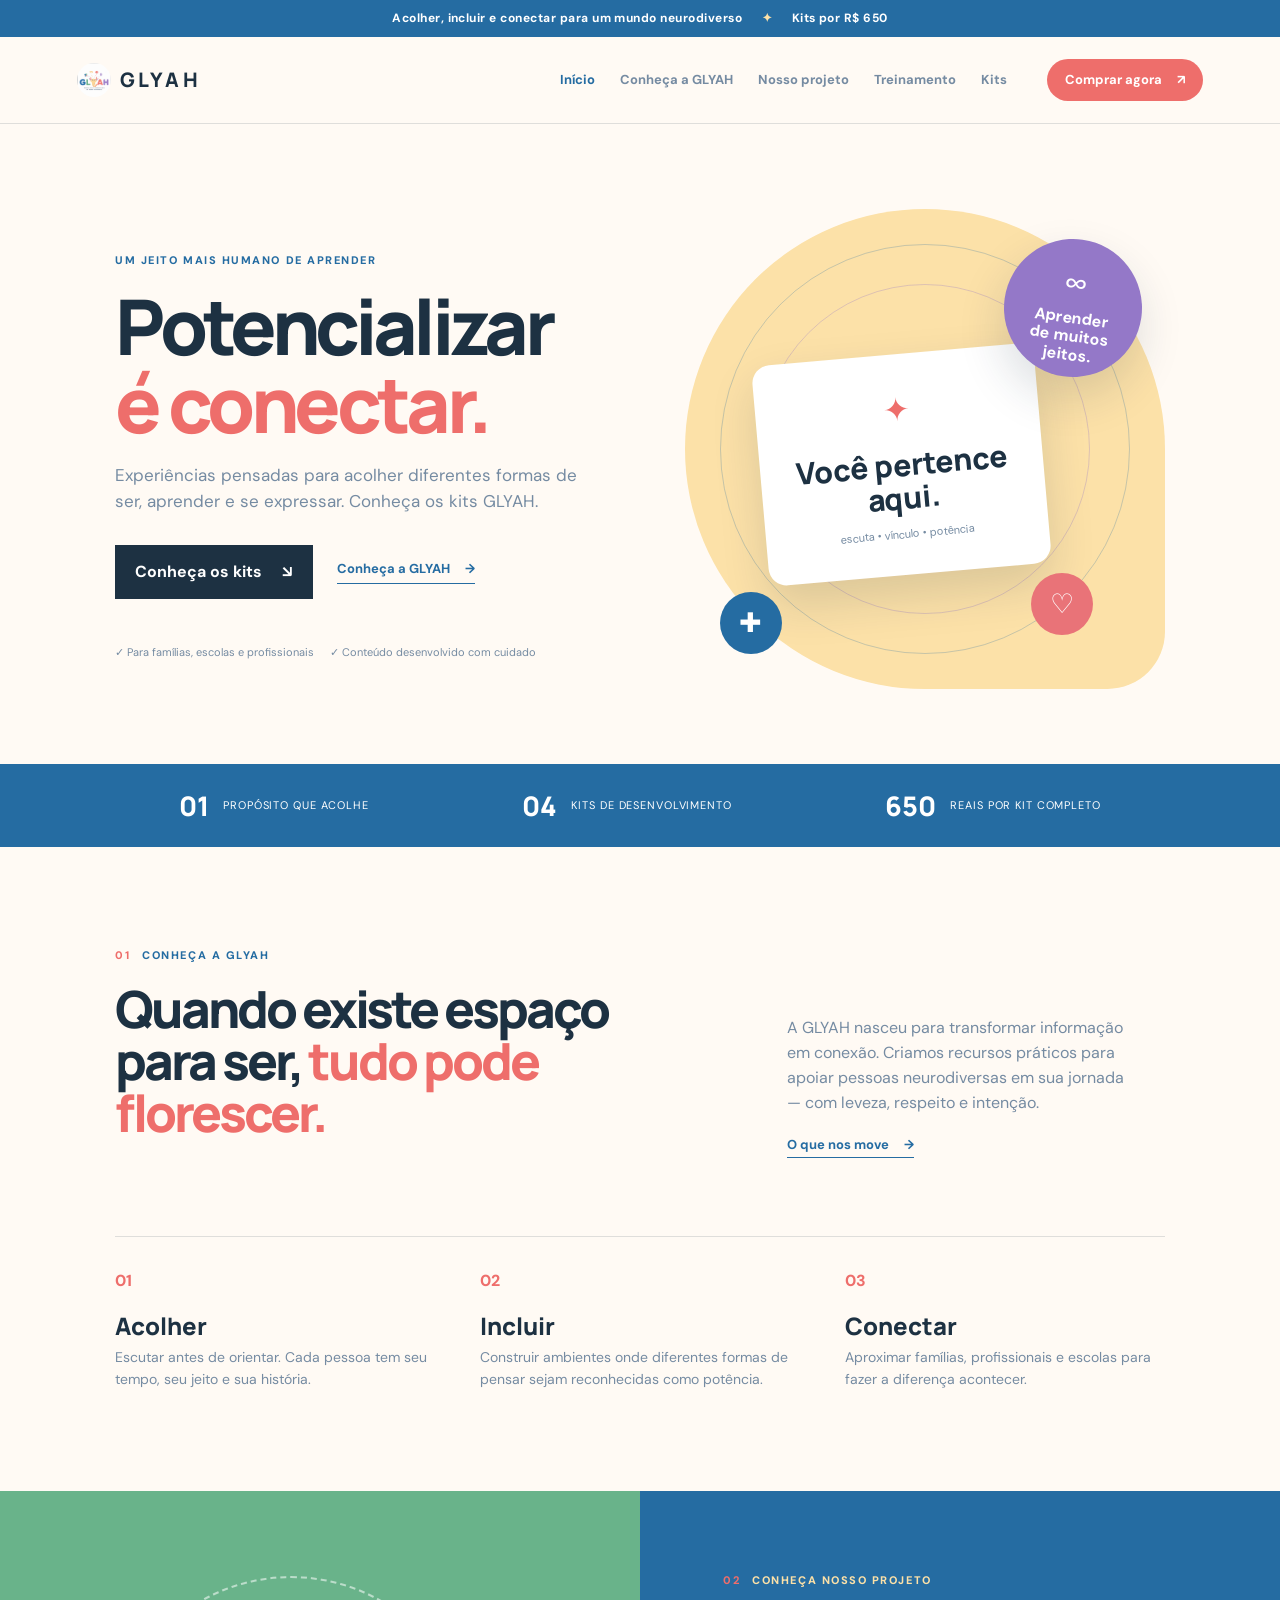
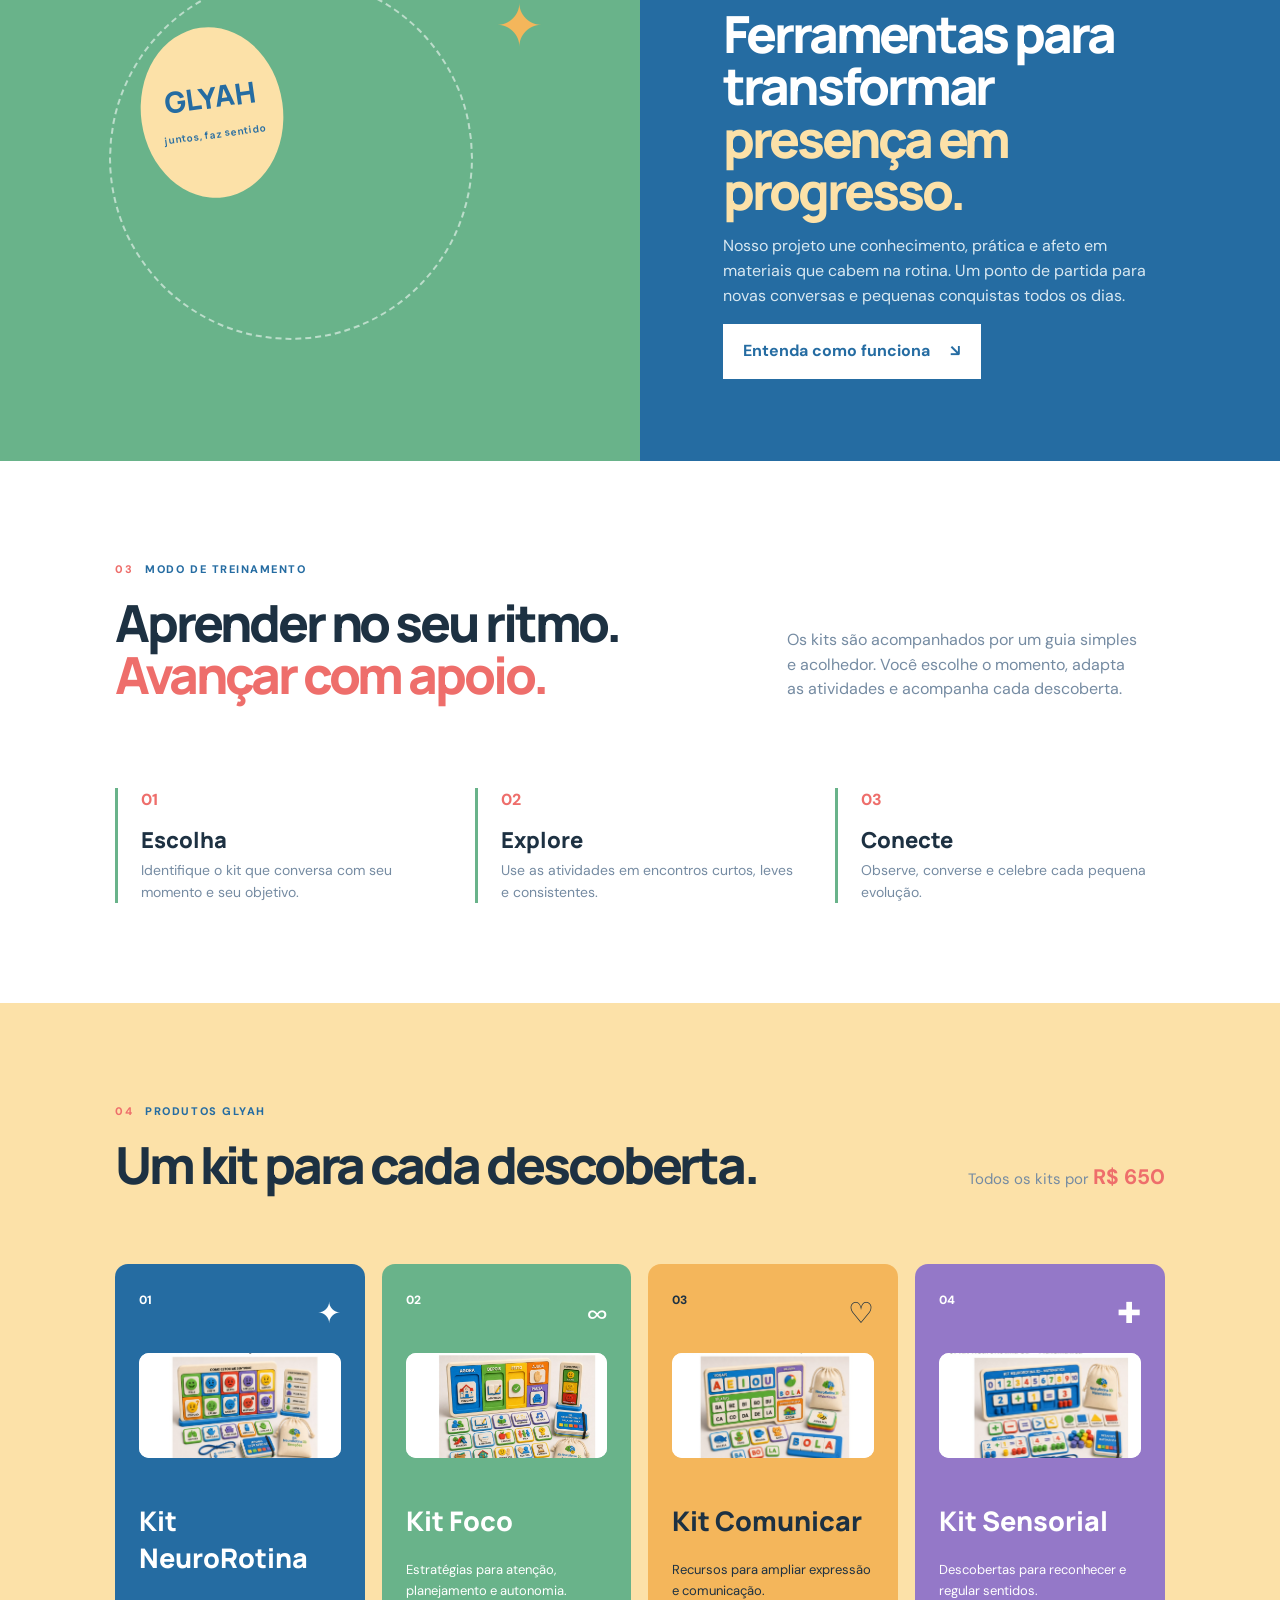
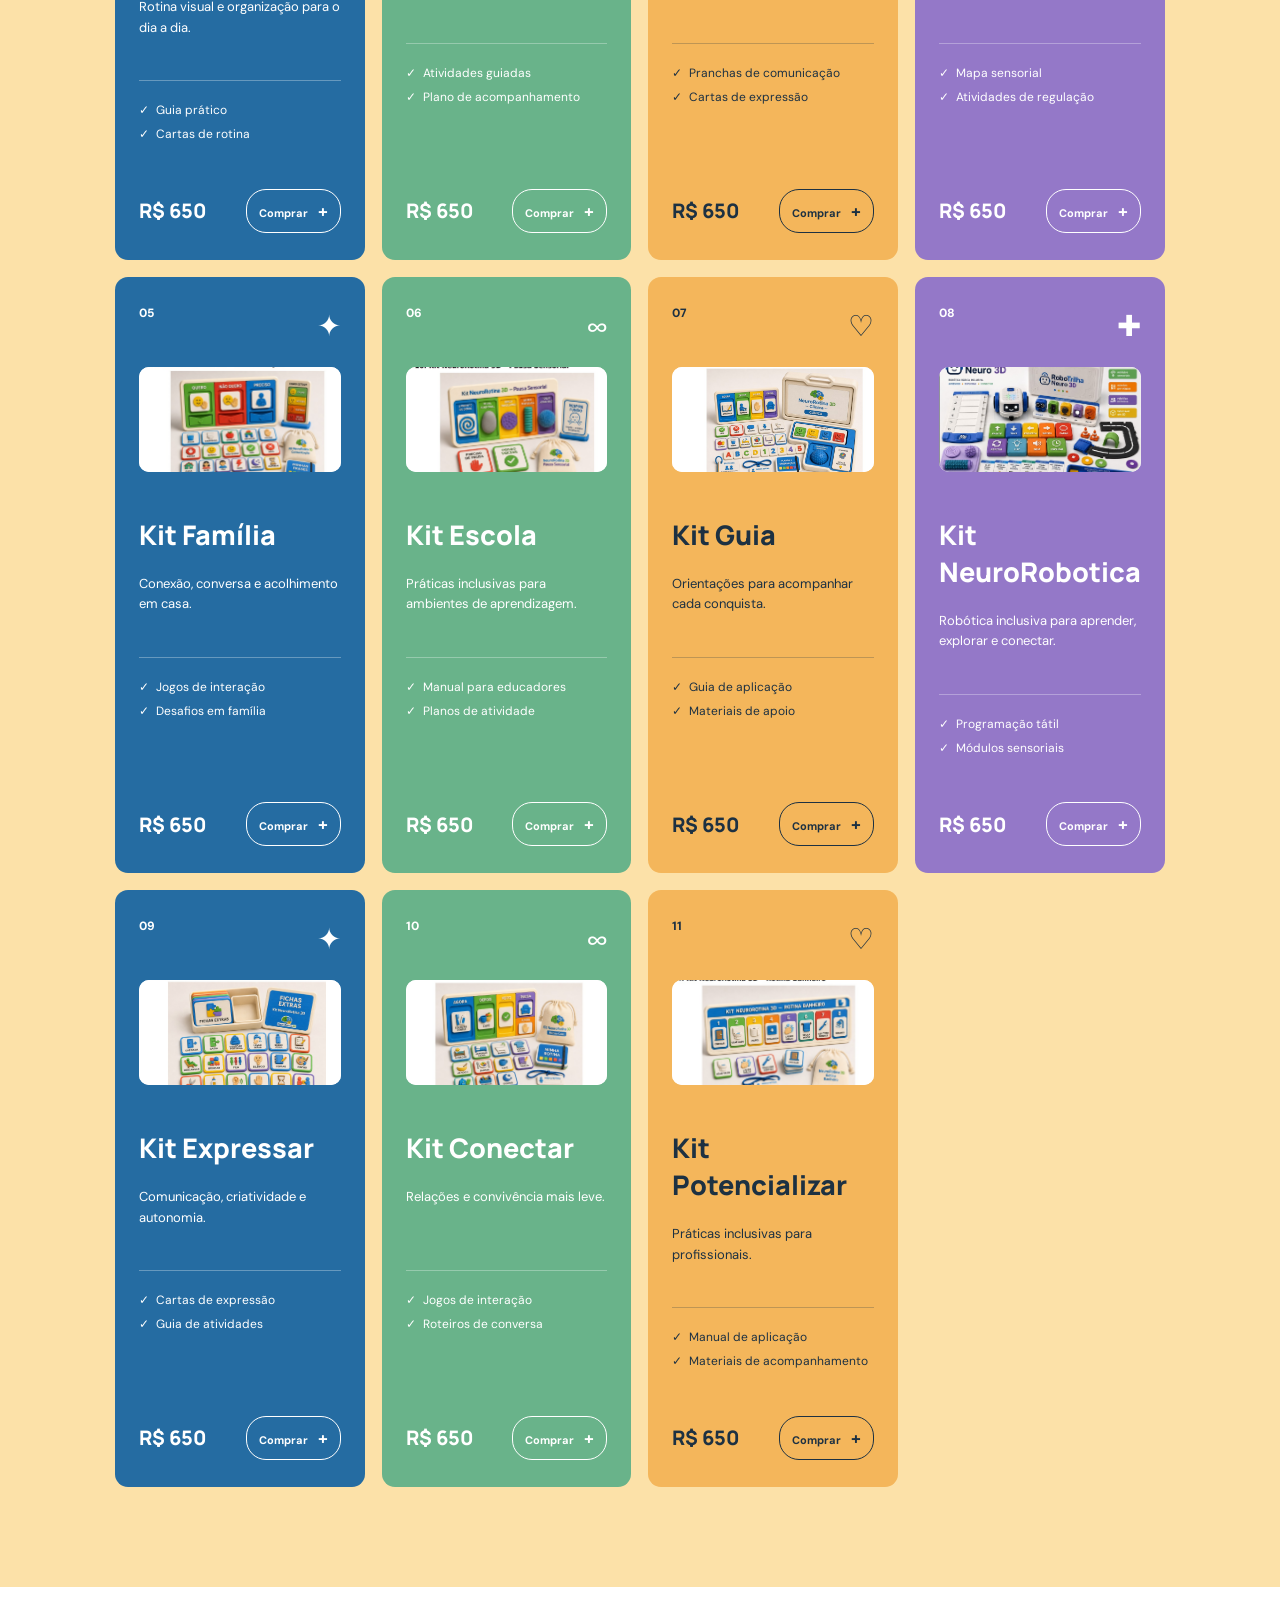
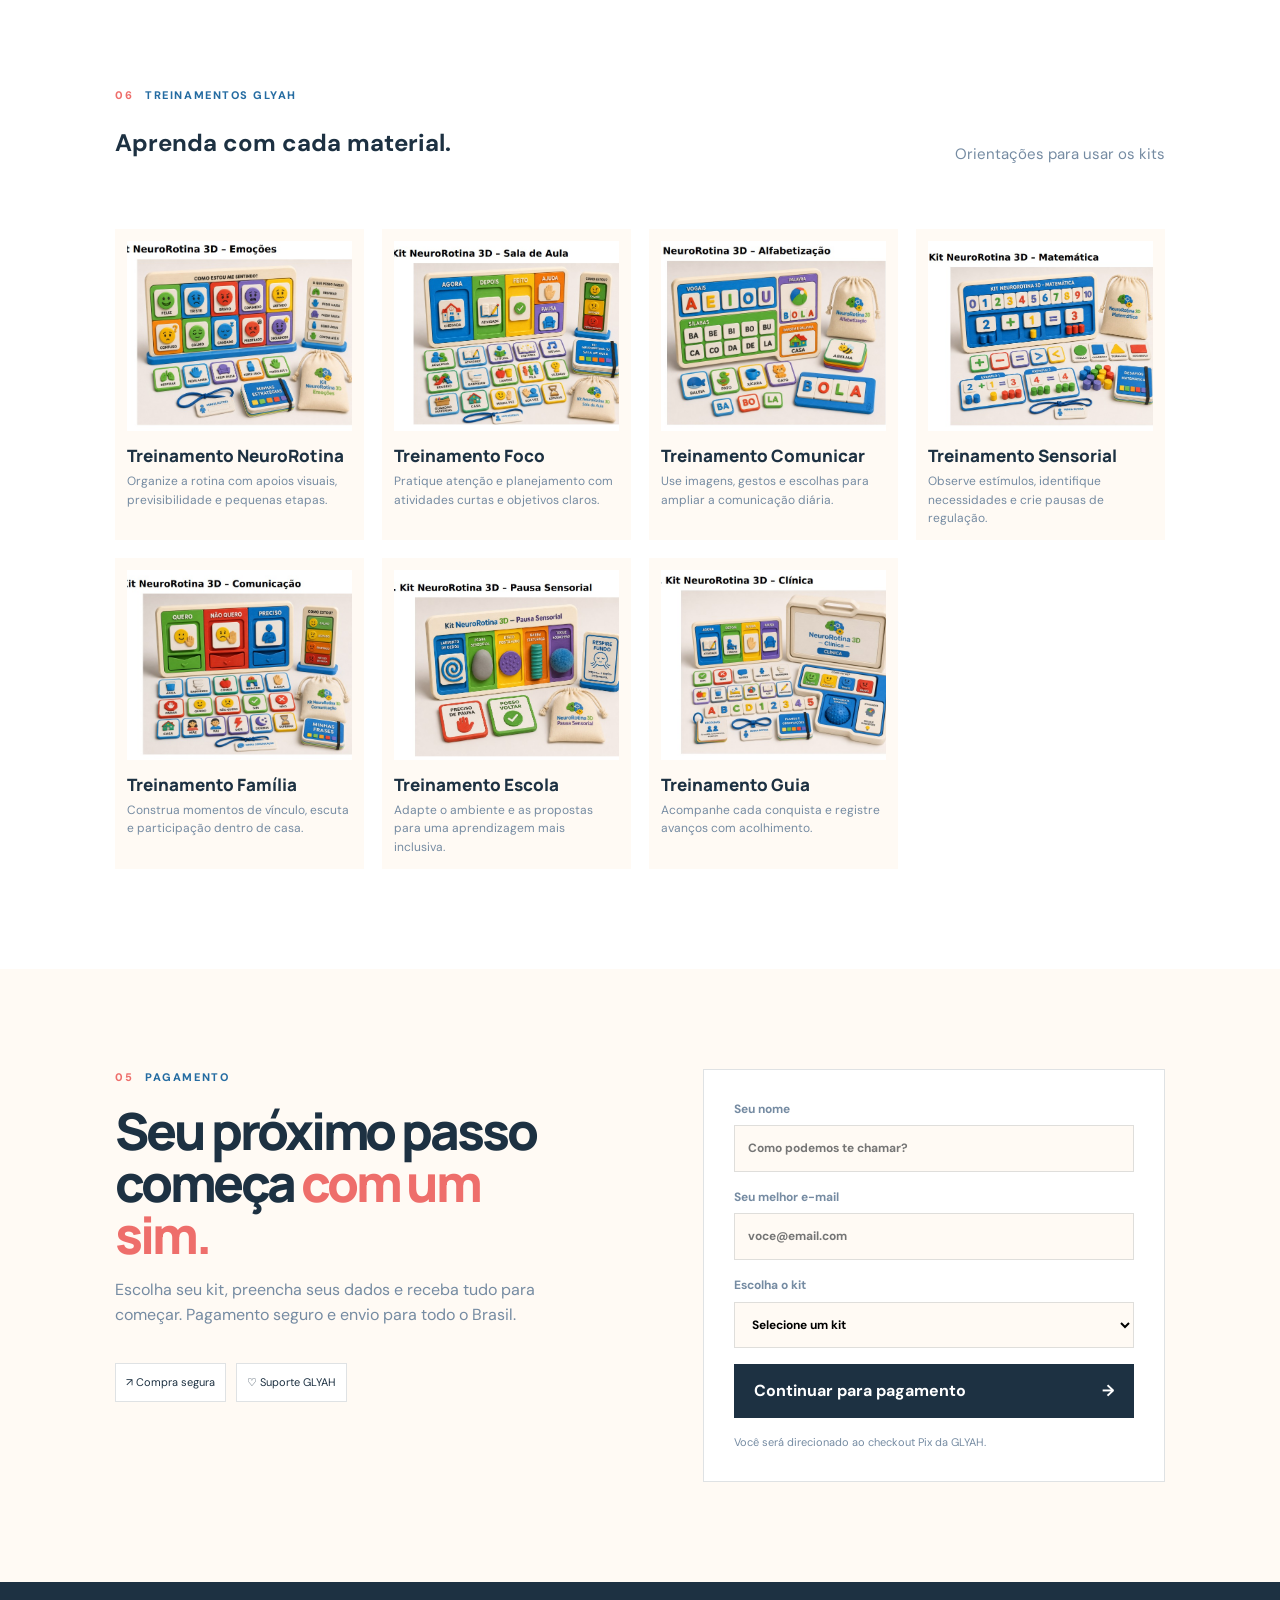
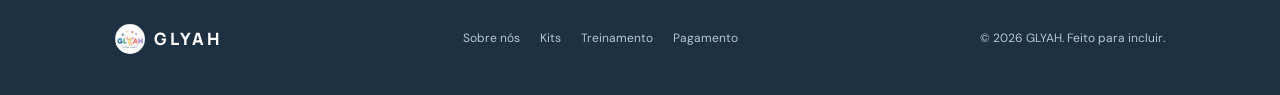
==== commit 17faa67d: "Update GLYAH kits and layout" ====
--- a/index.html
+++ b/index.html
@@ -10,6 +10,12 @@
   <link rel="preconnect" href="https://fonts.gstatic.com" crossorigin>
   <link href="https://fonts.googleapis.com/css2?family=DM+Sans:wght@400;500;600;700&family=Manrope:wght@600;700;800&display=swap" rel="stylesheet">
   <link rel="stylesheet" href="styles.css">
+  <style>
+    .hero-card-main { text-align: center; }
+    .hero-card-main small { display: block; text-align: center; }
+    .hero-card-float { text-align: center; }
+    .hero-card-float p { text-align: center; }
+  </style>
 </head>
 <body data-page="home">
   <div class="announcement">Acolher, incluir e conectar para um mundo neurodiverso <span>✦</span> Kits por R$ 650</div>
@@ -69,17 +75,17 @@
     <section class="kits section-pad" id="kits">
       <div class="section-heading"><div><div class="section-label"><span>04</span><p>Produtos GLYAH</p></div><h2>Um kit para cada descoberta.</h2></div><p class="heading-note">Todos os kits por <strong>R$ 650</strong></p></div>
       <div class="kits-grid">
-        <article class="kit-card kit-blue"><div class="kit-top"><span class="kit-number">01</span><span class="kit-symbol">✦</span></div><img class="kit-image" src="kit-neurorotina.jpeg" alt="Imagem do Kit NeuroRotina"><h3>Kit NeuroRotina</h3><p>Rotina visual e organização para o dia a dia.</p><ul><li>Guia prático</li><li>Cartas de rotina</li></ul><div class="kit-footer"><strong>R$ 650</strong><button class="add-kit" data-kit="Kit NeuroRotina">Adicionar <span>+</span></button></div></article>
-        <article class="kit-card kit-green"><div class="kit-top"><span class="kit-number">02</span><span class="kit-symbol">∞</span></div><img class="kit-image" src="kit-foco.jpeg" alt="Imagem do Kit Foco"><h3>Kit Foco</h3><p>Estratégias para atenção, planejamento e autonomia.</p><ul><li>Atividades guiadas</li><li>Plano de acompanhamento</li></ul><div class="kit-footer"><strong>R$ 650</strong><button class="add-kit" data-kit="Kit Foco">Adicionar <span>+</span></button></div></article>
-        <article class="kit-card kit-yellow"><div class="kit-top"><span class="kit-number">03</span><span class="kit-symbol">♡</span></div><img class="kit-image" src="kit-comunicar.jpeg" alt="Imagem do Kit Comunicar"><h3>Kit Comunicar</h3><p>Recursos para ampliar expressão e comunicação.</p><ul><li>Pranchas de comunicação</li><li>Cartas de expressão</li></ul><div class="kit-footer"><strong>R$ 650</strong><button class="add-kit" data-kit="Kit Comunicar">Adicionar <span>+</span></button></div></article>
-        <article class="kit-card kit-purple"><div class="kit-top"><span class="kit-number">04</span><span class="kit-symbol">✚</span></div><img class="kit-image" src="kit-sensorial.jpeg" alt="Imagem do Kit Sensorial"><h3>Kit Sensorial</h3><p>Descobertas para reconhecer e regular sentidos.</p><ul><li>Mapa sensorial</li><li>Atividades de regulação</li></ul><div class="kit-footer"><strong>R$ 650</strong><button class="add-kit" data-kit="Kit Sensorial">Adicionar <span>+</span></button></div></article>
-        <article class="kit-card kit-blue"><div class="kit-top"><span class="kit-number">05</span><span class="kit-symbol">✦</span></div><img class="kit-image" src="kit-familia.jpeg" alt="Imagem do Kit Família"><h3>Kit Família</h3><p>Conexão, conversa e acolhimento em casa.</p><ul><li>Jogos de interação</li><li>Desafios em família</li></ul><div class="kit-footer"><strong>R$ 650</strong><button class="add-kit" data-kit="Kit Família">Adicionar <span>+</span></button></div></article>
-        <article class="kit-card kit-green"><div class="kit-top"><span class="kit-number">06</span><span class="kit-symbol">∞</span></div><img class="kit-image" src="kit-escola.jpeg" alt="Imagem do Kit Escola"><h3>Kit Escola</h3><p>Práticas inclusivas para ambientes de aprendizagem.</p><ul><li>Manual para educadores</li><li>Planos de atividade</li></ul><div class="kit-footer"><strong>R$ 650</strong><button class="add-kit" data-kit="Kit Escola">Adicionar <span>+</span></button></div></article>
-        <article class="kit-card kit-yellow"><div class="kit-top"><span class="kit-number">07</span><span class="kit-symbol">♡</span></div><img class="kit-image" src="kit-guia.jpeg" alt="Imagem do Kit Guia"><h3>Kit Guia</h3><p>Orientações para acompanhar cada conquista.</p><ul><li>Guia de aplicação</li><li>Materiais de apoio</li></ul><div class="kit-footer"><strong>R$ 650</strong><button class="add-kit" data-kit="Kit Guia">Adicionar <span>+</span></button></div></article>
-        <article class="kit-card kit-purple"><div class="kit-top"><span class="kit-number">08</span><span class="kit-symbol">✚</span></div><img class="kit-image" src="kit-neurorobotica.png" alt="Imagem do Kit NeuroRobotica"><h3>Kit NeuroRobotica</h3><p>Robótica inclusiva para aprender, explorar e conectar.</p><ul><li>Programação tátil</li><li>Módulos sensoriais</li></ul><div class="kit-footer"><strong>R$ 650</strong><button class="add-kit" data-kit="Kit NeuroRobotica">Adicionar <span>+</span></button></div></article>
-        <article class="kit-card kit-blue"><div class="kit-top"><span class="kit-number">09</span><span class="kit-symbol">✦</span></div><img class="kit-image" src="kit-expressar.jpeg" alt="Imagem do Kit Expressar"><h3>Kit Expressar</h3><p>Comunicação, criatividade e autonomia.</p><ul><li>Cartas de expressão</li><li>Guia de atividades</li></ul><div class="kit-footer"><strong>R$ 650</strong><button class="add-kit" data-kit="Kit Expressar">Adicionar <span>+</span></button></div></article>
-        <article class="kit-card kit-green"><div class="kit-top"><span class="kit-number">10</span><span class="kit-symbol">∞</span></div><img class="kit-image" src="kit-conectar.jpeg" alt="Imagem do Kit Conectar"><h3>Kit Conectar</h3><p>Relações e convivência mais leve.</p><ul><li>Jogos de interação</li><li>Roteiros de conversa</li></ul><div class="kit-footer"><strong>R$ 650</strong><button class="add-kit" data-kit="Kit Conectar">Adicionar <span>+</span></button></div></article>
-        <article class="kit-card kit-yellow"><div class="kit-top"><span class="kit-number">11</span><span class="kit-symbol">♡</span></div><img class="kit-image" src="kit-potencializar.jpeg" alt="Imagem do Kit Potencializar"><h3>Kit Potencializar</h3><p>Práticas inclusivas para profissionais.</p><ul><li>Manual de aplicação</li><li>Materiais de acompanhamento</li></ul><div class="kit-footer"><strong>R$ 650</strong><button class="add-kit" data-kit="Kit Potencializar">Adicionar <span>+</span></button></div></article>
+        <article class="kit-card kit-blue"><div class="kit-top"><span class="kit-number">01</span><span class="kit-symbol">✦</span></div><img class="kit-image" src="kit-neurorotina.jpeg" alt="Imagem do Kit NeuroRotina"><h3>Kit NeuroRotina</h3><p>Rotina visual e organização para o dia a dia.</p><ul><li>Guia prático</li><li>Cartas de rotina</li></ul><div class="kit-footer"><strong>R$ 650</strong><button class="add-kit" data-kit="Kit NeuroRotina">Comprar <span>+</span></button></div></article>
+        <article class="kit-card kit-green"><div class="kit-top"><span class="kit-number">02</span><span class="kit-symbol">∞</span></div><img class="kit-image" src="kit-foco.jpeg" alt="Imagem do Kit Foco"><h3>Kit Foco</h3><p>Estratégias para atenção, planejamento e autonomia.</p><ul><li>Atividades guiadas</li><li>Plano de acompanhamento</li></ul><div class="kit-footer"><strong>R$ 650</strong><button class="add-kit" data-kit="Kit Foco">Comprar <span>+</span></button></div></article>
+        <article class="kit-card kit-yellow"><div class="kit-top"><span class="kit-number">03</span><span class="kit-symbol">♡</span></div><img class="kit-image" src="kit-comunicar.jpeg" alt="Imagem do Kit Comunicar"><h3>Kit Comunicar</h3><p>Recursos para ampliar expressão e comunicação.</p><ul><li>Pranchas de comunicação</li><li>Cartas de expressão</li></ul><div class="kit-footer"><strong>R$ 650</strong><button class="add-kit" data-kit="Kit Comunicar">Comprar <span>+</span></button></div></article>
+        <article class="kit-card kit-purple"><div class="kit-top"><span class="kit-number">04</span><span class="kit-symbol">✚</span></div><img class="kit-image" src="kit-sensorial.jpeg" alt="Imagem do Kit Sensorial"><h3>Kit Sensorial</h3><p>Descobertas para reconhecer e regular sentidos.</p><ul><li>Mapa sensorial</li><li>Atividades de regulação</li></ul><div class="kit-footer"><strong>R$ 650</strong><button class="add-kit" data-kit="Kit Sensorial">Comprar <span>+</span></button></div></article>
+        <article class="kit-card kit-blue"><div class="kit-top"><span class="kit-number">05</span><span class="kit-symbol">✦</span></div><img class="kit-image" src="kit-familia.jpeg" alt="Imagem do Kit Família"><h3>Kit Família</h3><p>Conexão, conversa e acolhimento em casa.</p><ul><li>Jogos de interação</li><li>Desafios em família</li></ul><div class="kit-footer"><strong>R$ 650</strong><button class="add-kit" data-kit="Kit Família">Comprar <span>+</span></button></div></article>
+        <article class="kit-card kit-green"><div class="kit-top"><span class="kit-number">06</span><span class="kit-symbol">∞</span></div><img class="kit-image" src="kit-escola.jpeg" alt="Imagem do Kit Escola"><h3>Kit Escola</h3><p>Práticas inclusivas para ambientes de aprendizagem.</p><ul><li>Manual para educadores</li><li>Planos de atividade</li></ul><div class="kit-footer"><strong>R$ 650</strong><button class="add-kit" data-kit="Kit Escola">Comprar <span>+</span></button></div></article>
+        <article class="kit-card kit-yellow"><div class="kit-top"><span class="kit-number">07</span><span class="kit-symbol">♡</span></div><img class="kit-image" src="kit-guia.jpeg" alt="Imagem do Kit Guia"><h3>Kit Guia</h3><p>Orientações para acompanhar cada conquista.</p><ul><li>Guia de aplicação</li><li>Materiais de apoio</li></ul><div class="kit-footer"><strong>R$ 650</strong><button class="add-kit" data-kit="Kit Guia">Comprar <span>+</span></button></div></article>
+        <article class="kit-card kit-purple"><div class="kit-top"><span class="kit-number">08</span><span class="kit-symbol">✚</span></div><img class="kit-image" src="kit-neurorobotica.png" alt="Imagem do Kit NeuroRobotica"><h3>Kit NeuroRobotica</h3><p>Robótica inclusiva para aprender, explorar e conectar.</p><ul><li>Programação tátil</li><li>Módulos sensoriais</li></ul><div class="kit-footer"><strong>R$ 650</strong><button class="add-kit" data-kit="Kit NeuroRobotica">Comprar <span>+</span></button></div></article>
+        <article class="kit-card kit-blue"><div class="kit-top"><span class="kit-number">09</span><span class="kit-symbol">✦</span></div><img class="kit-image" src="kit-expressar.jpeg" alt="Imagem do Kit Expressar"><h3>Kit Expressar</h3><p>Comunicação, criatividade e autonomia.</p><ul><li>Cartas de expressão</li><li>Guia de atividades</li></ul><div class="kit-footer"><strong>R$ 650</strong><button class="add-kit" data-kit="Kit Expressar">Comprar <span>+</span></button></div></article>
+        <article class="kit-card kit-green"><div class="kit-top"><span class="kit-number">10</span><span class="kit-symbol">∞</span></div><img class="kit-image" src="kit-conectar.jpeg" alt="Imagem do Kit Conectar"><h3>Kit Conectar</h3><p>Relações e convivência mais leve.</p><ul><li>Jogos de interação</li><li>Roteiros de conversa</li></ul><div class="kit-footer"><strong>R$ 650</strong><button class="add-kit" data-kit="Kit Conectar">Comprar <span>+</span></button></div></article>
+        <article class="kit-card kit-yellow"><div class="kit-top"><span class="kit-number">11</span><span class="kit-symbol">♡</span></div><img class="kit-image" src="kit-potencializar.jpeg" alt="Imagem do Kit Potencializar"><h3>Kit Potencializar</h3><p>Práticas inclusivas para profissionais.</p><ul><li>Manual de aplicação</li><li>Materiais de acompanhamento</li></ul><div class="kit-footer"><strong>R$ 650</strong><button class="add-kit" data-kit="Kit Potencializar">Comprar <span>+</span></button></div></article>
       </div>
     </section>
 
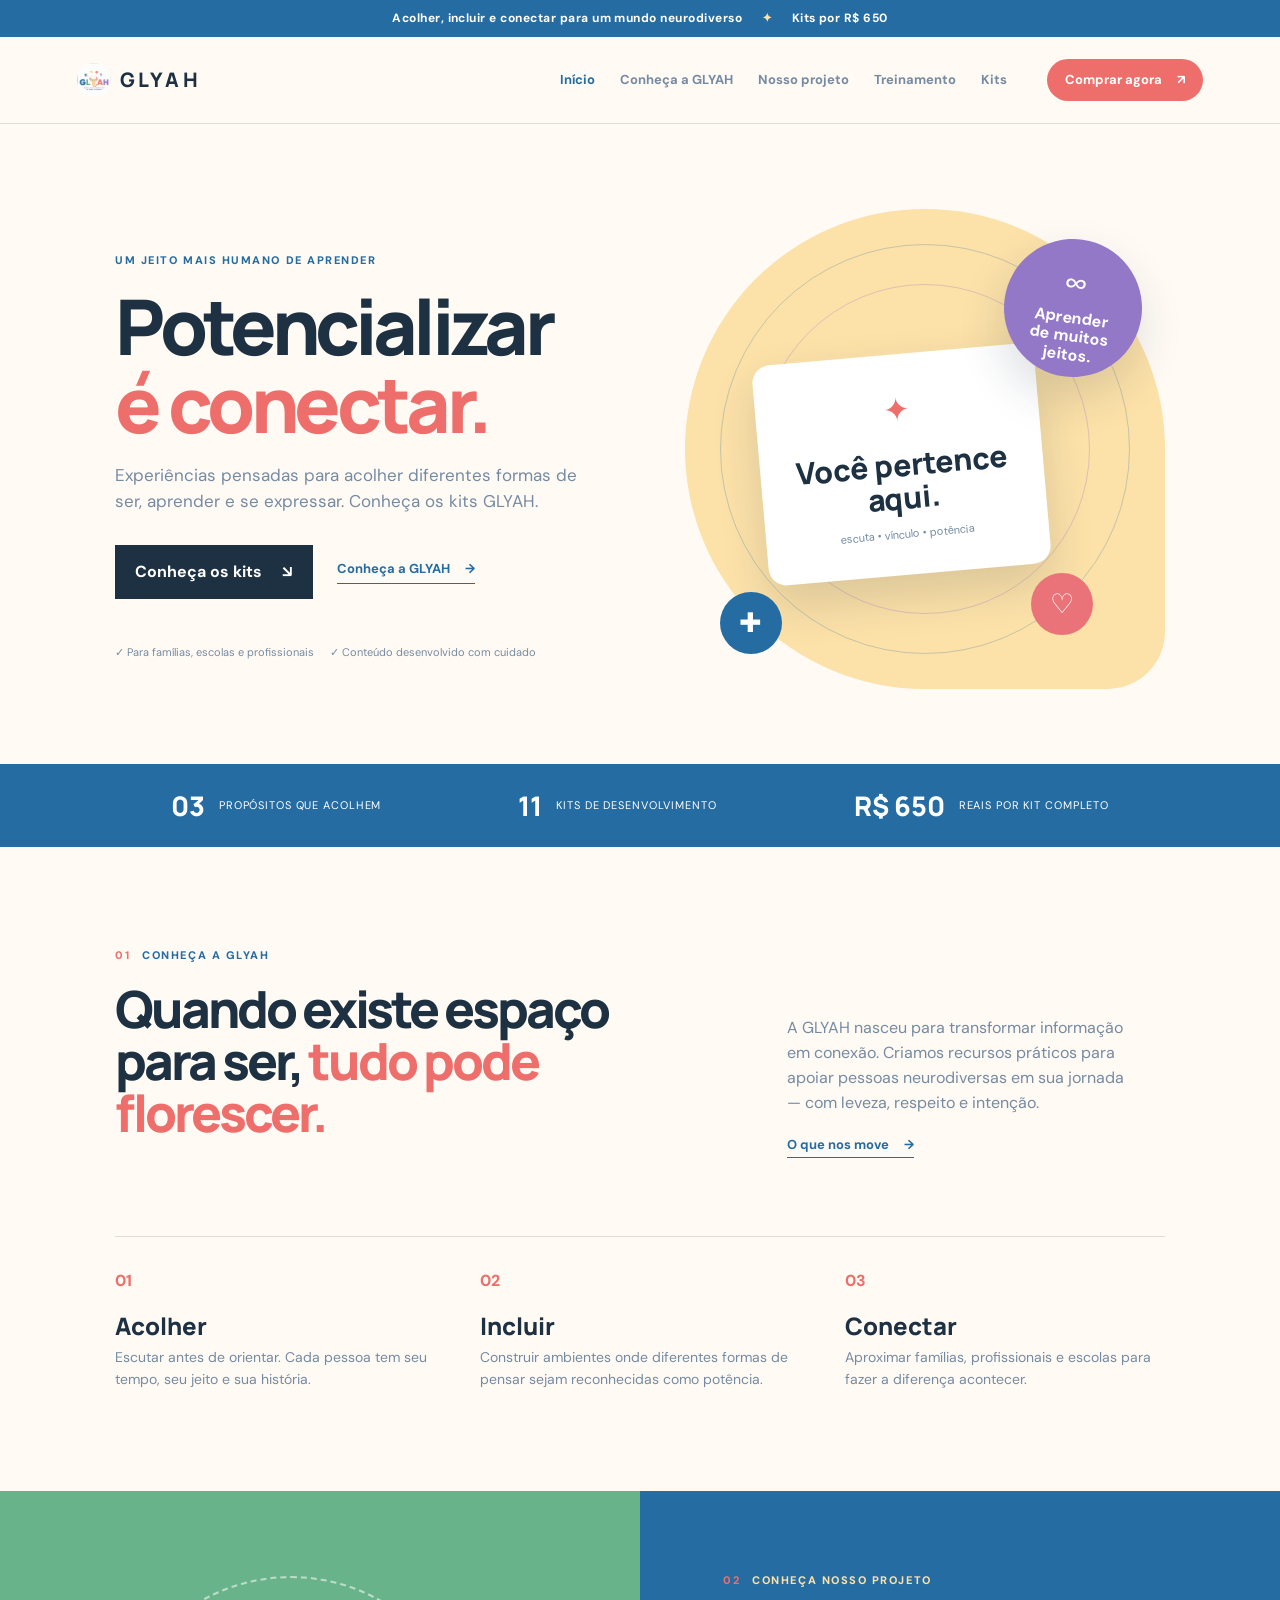
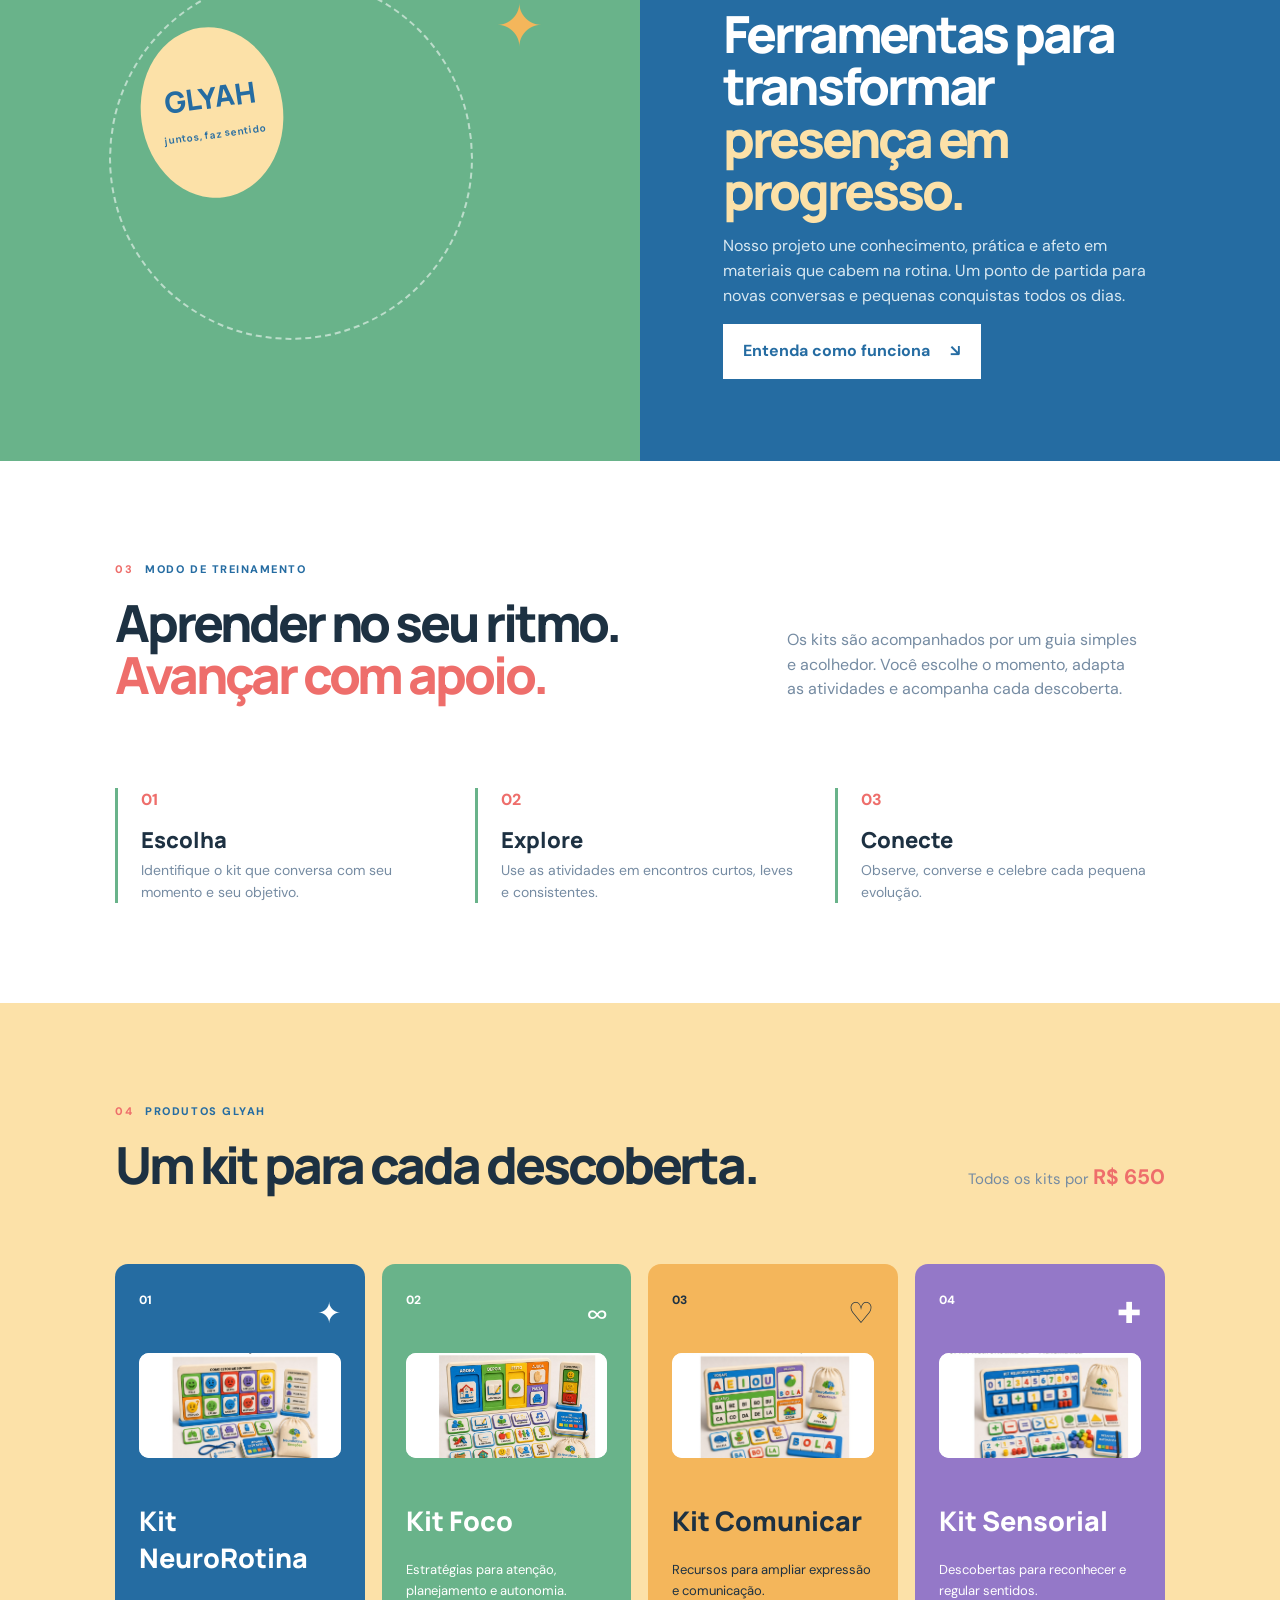
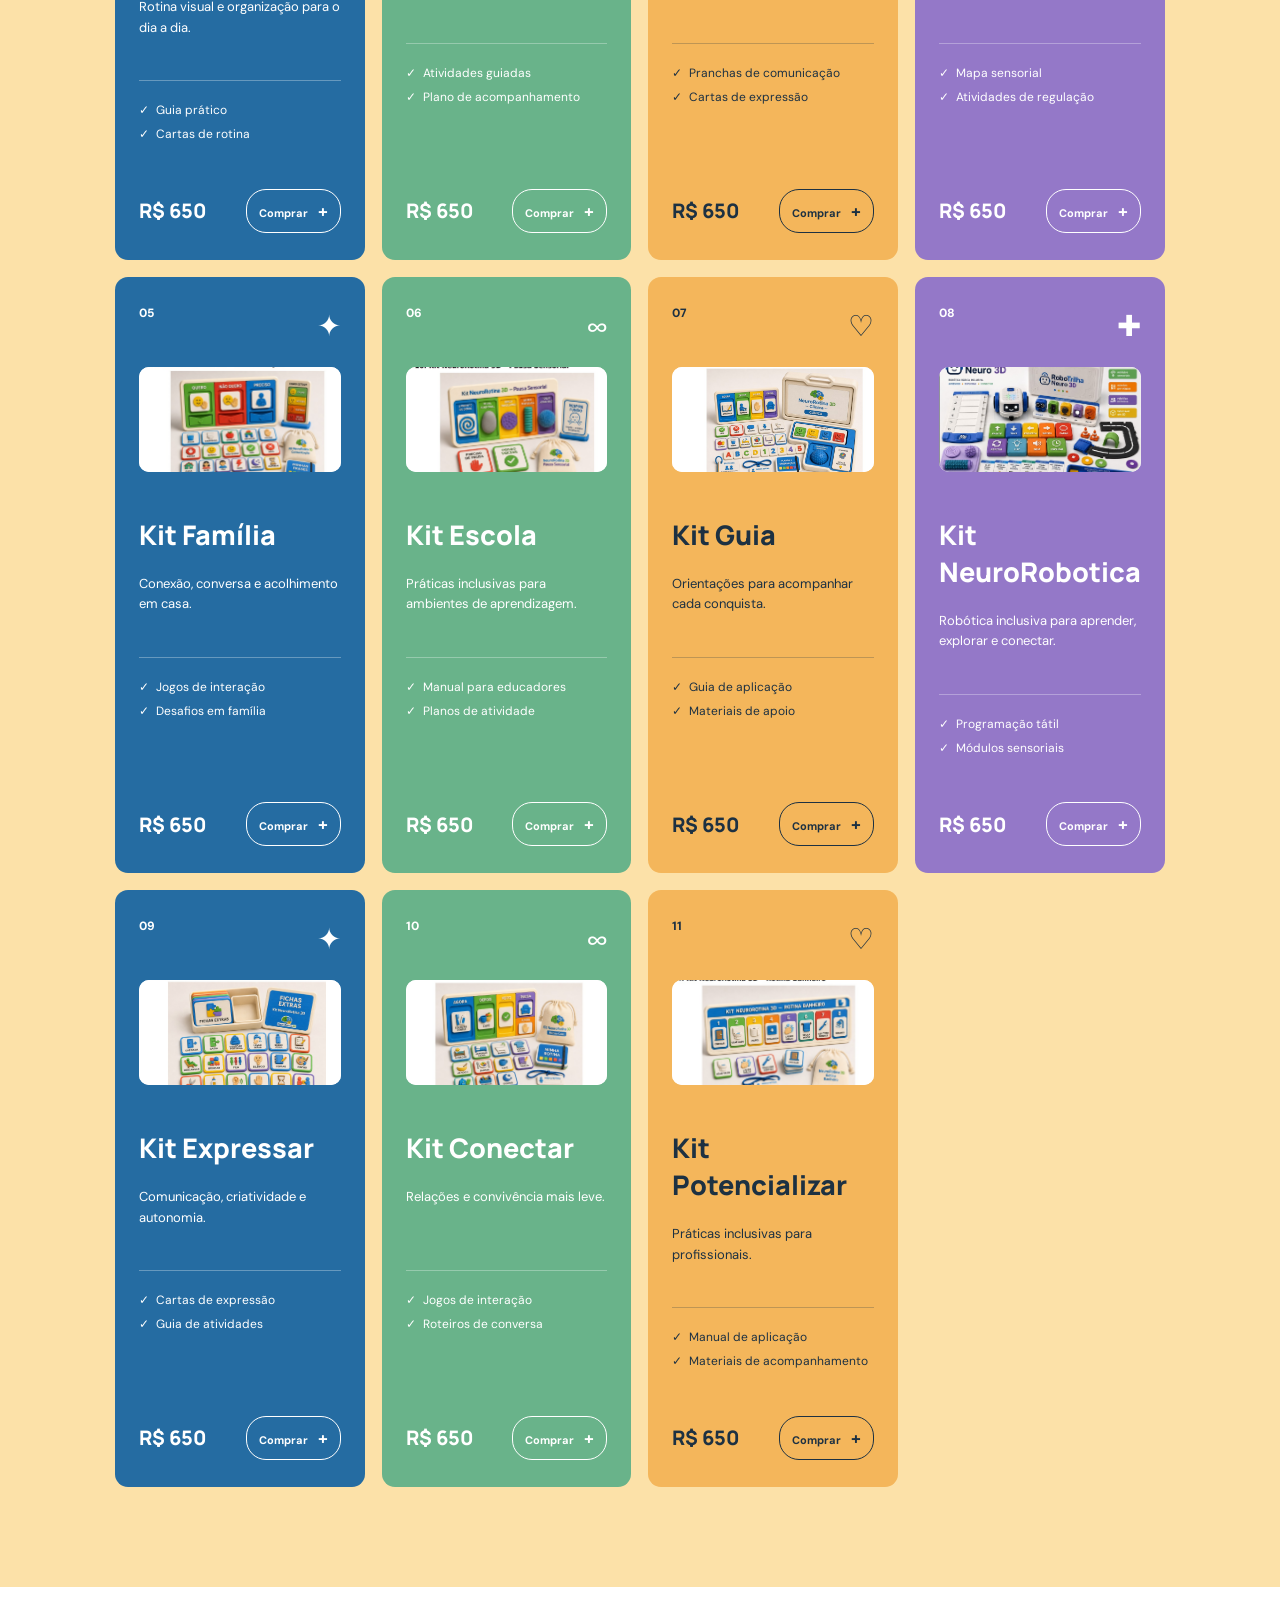
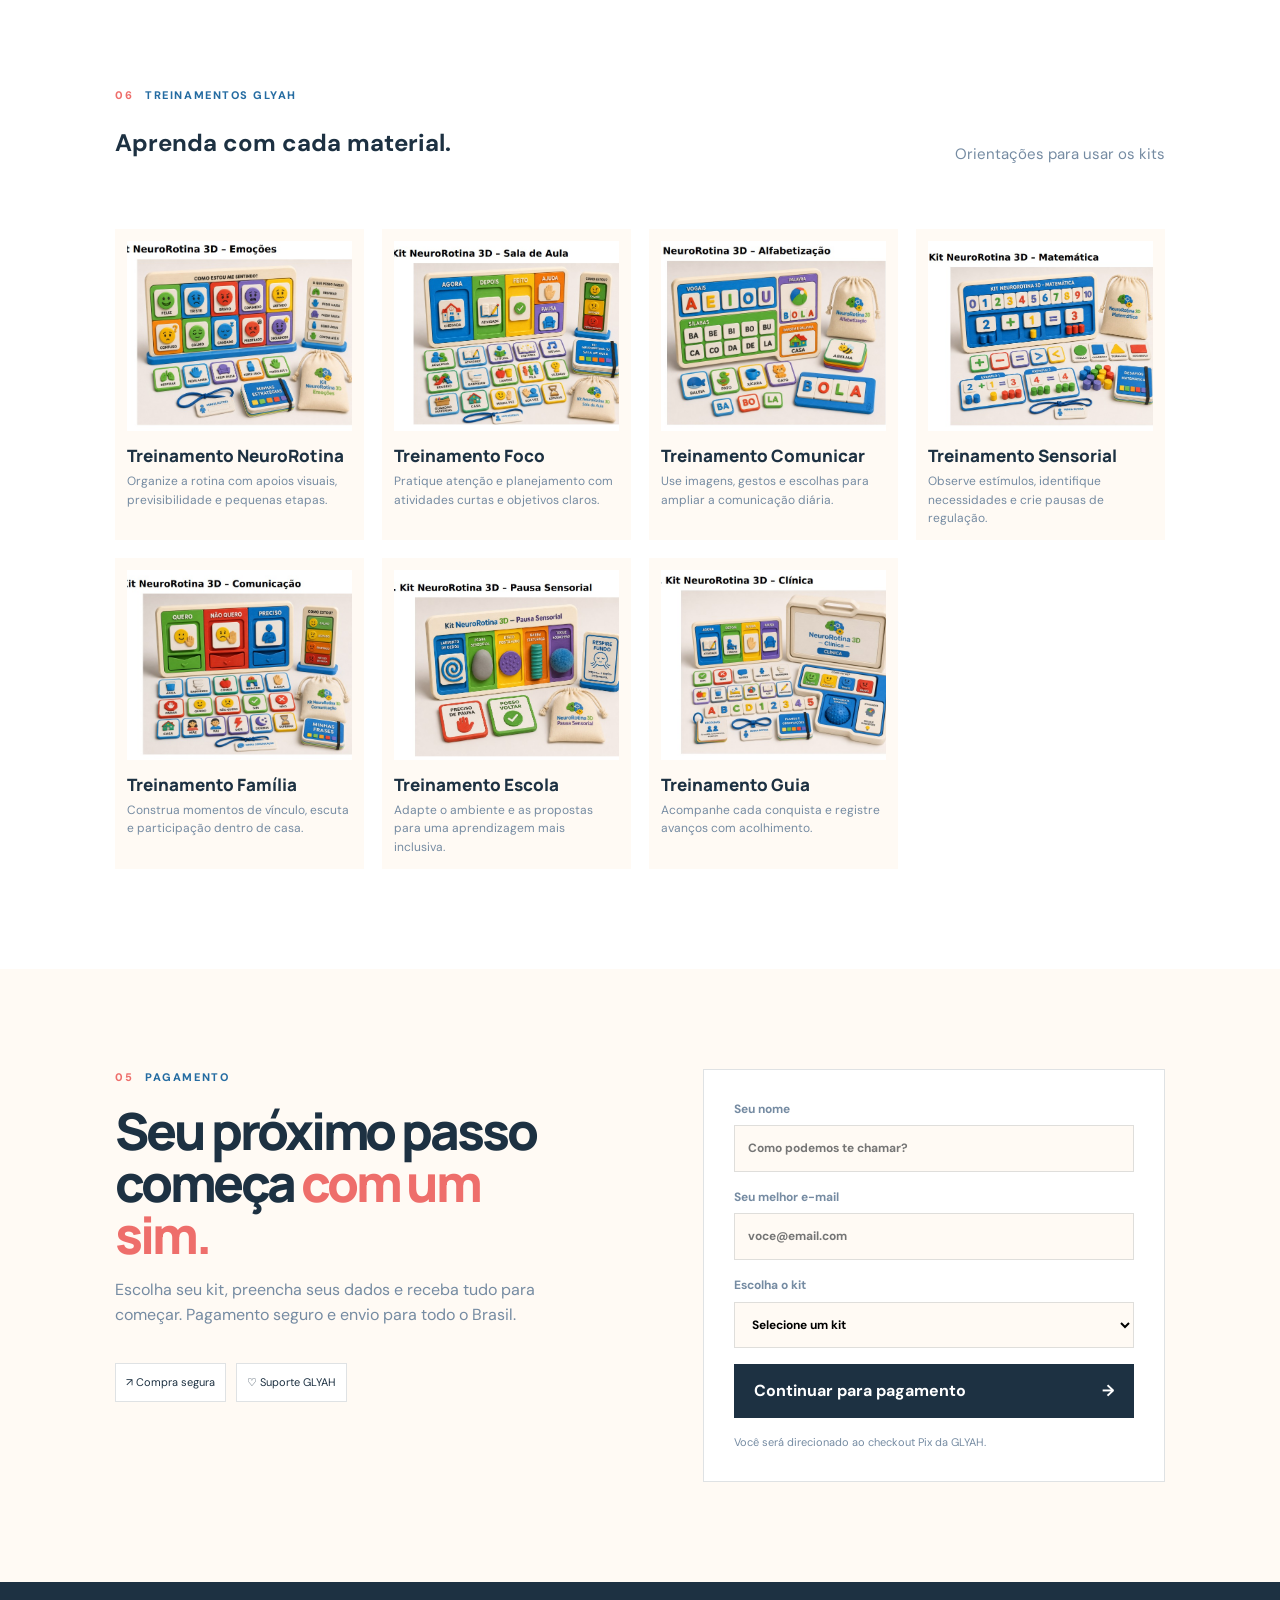
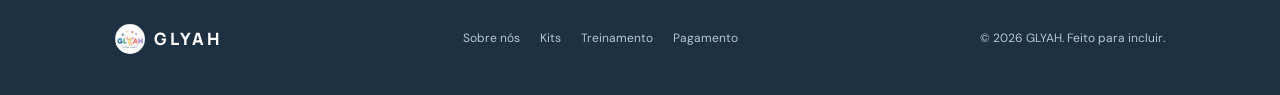
==== commit 1376e784: "Update GLYAH statistics" ====
--- a/index.html
+++ b/index.html
@@ -53,7 +53,7 @@
       </div>
     </section>
 
-    <section class="stats-band"><div><strong>01</strong><span>propósito que acolhe</span></div><div><strong>04</strong><span>kits de desenvolvimento</span></div><div><strong>650</strong><span>reais por kit completo</span></div></section>
+    <section class="stats-band"><div><strong>03</strong><span>propósitos que acolhem</span></div><div><strong>11</strong><span>kits de desenvolvimento</span></div><div><strong>R$ 650</strong><span>reais por kit completo</span></div></section>
 
     <section class="about section-pad" id="sobre">
       <div class="section-label"><span>01</span><p>Conheça a GLYAH</p></div>
